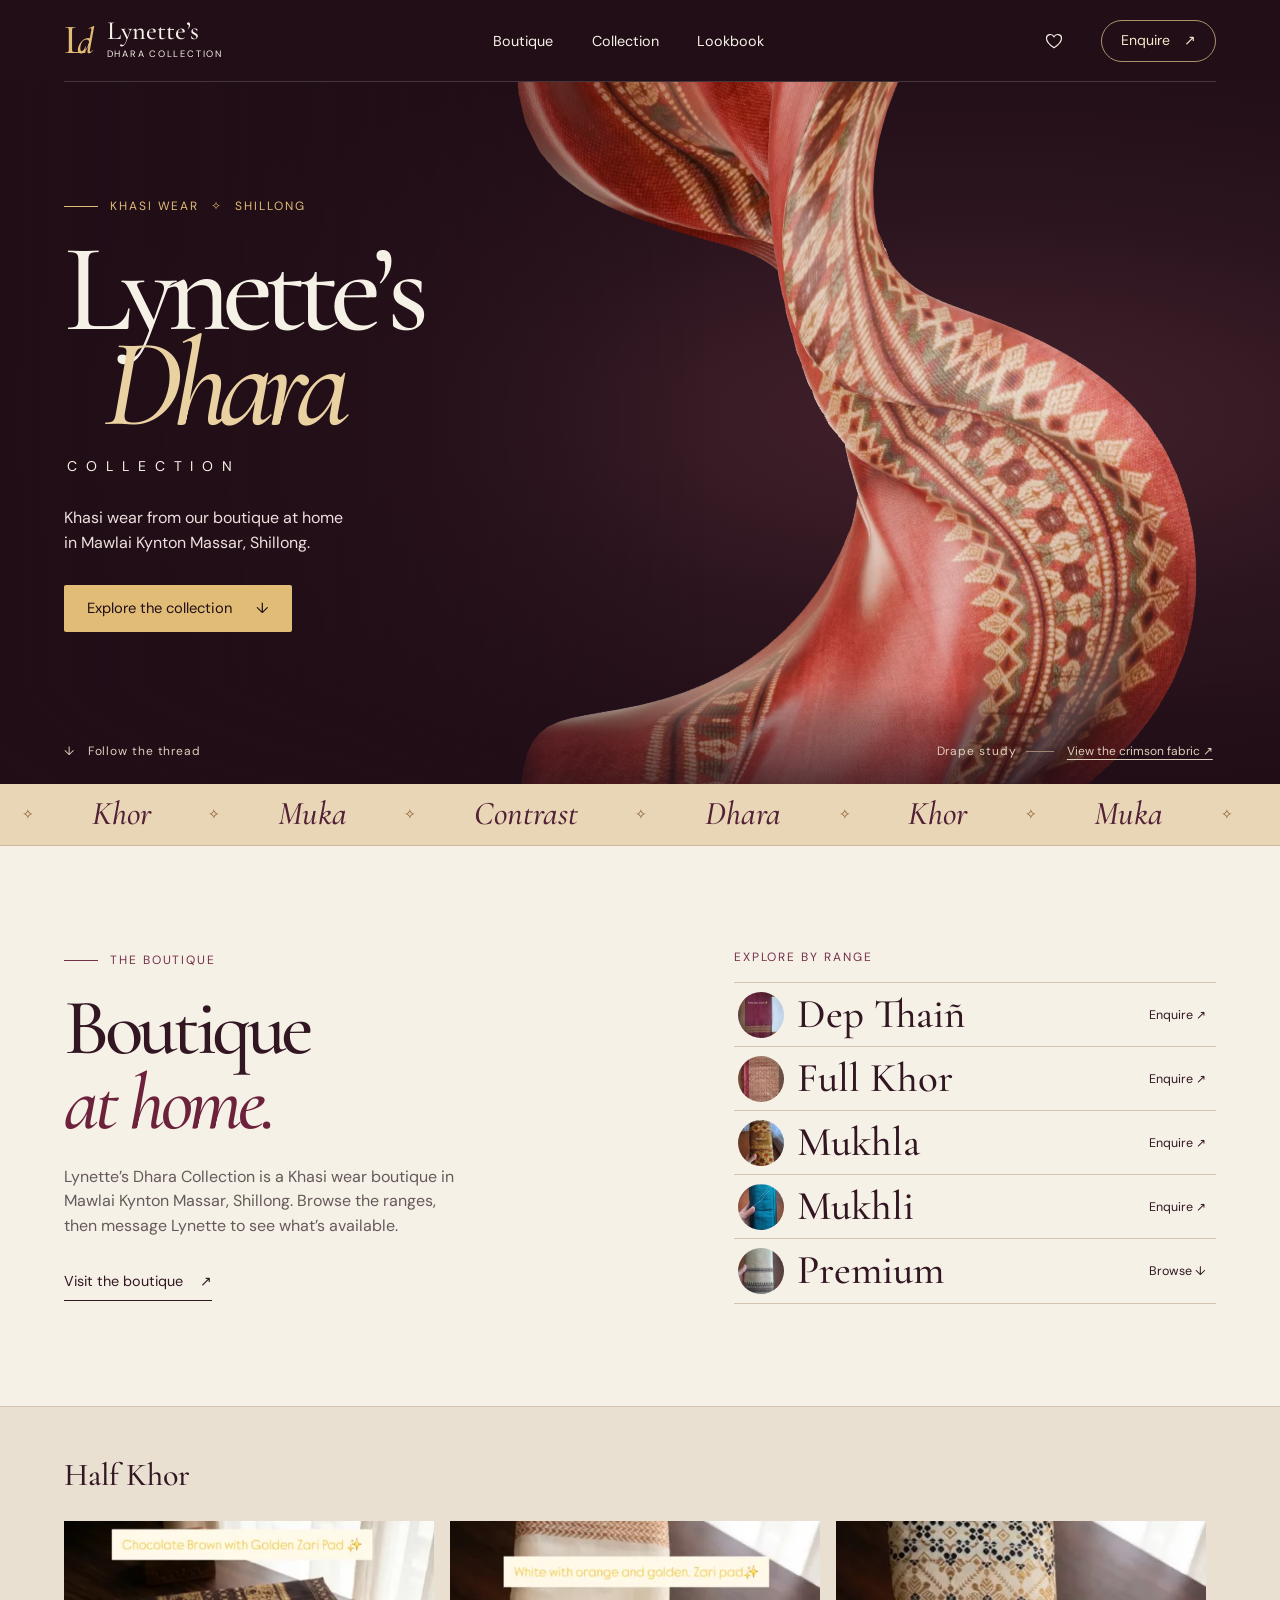
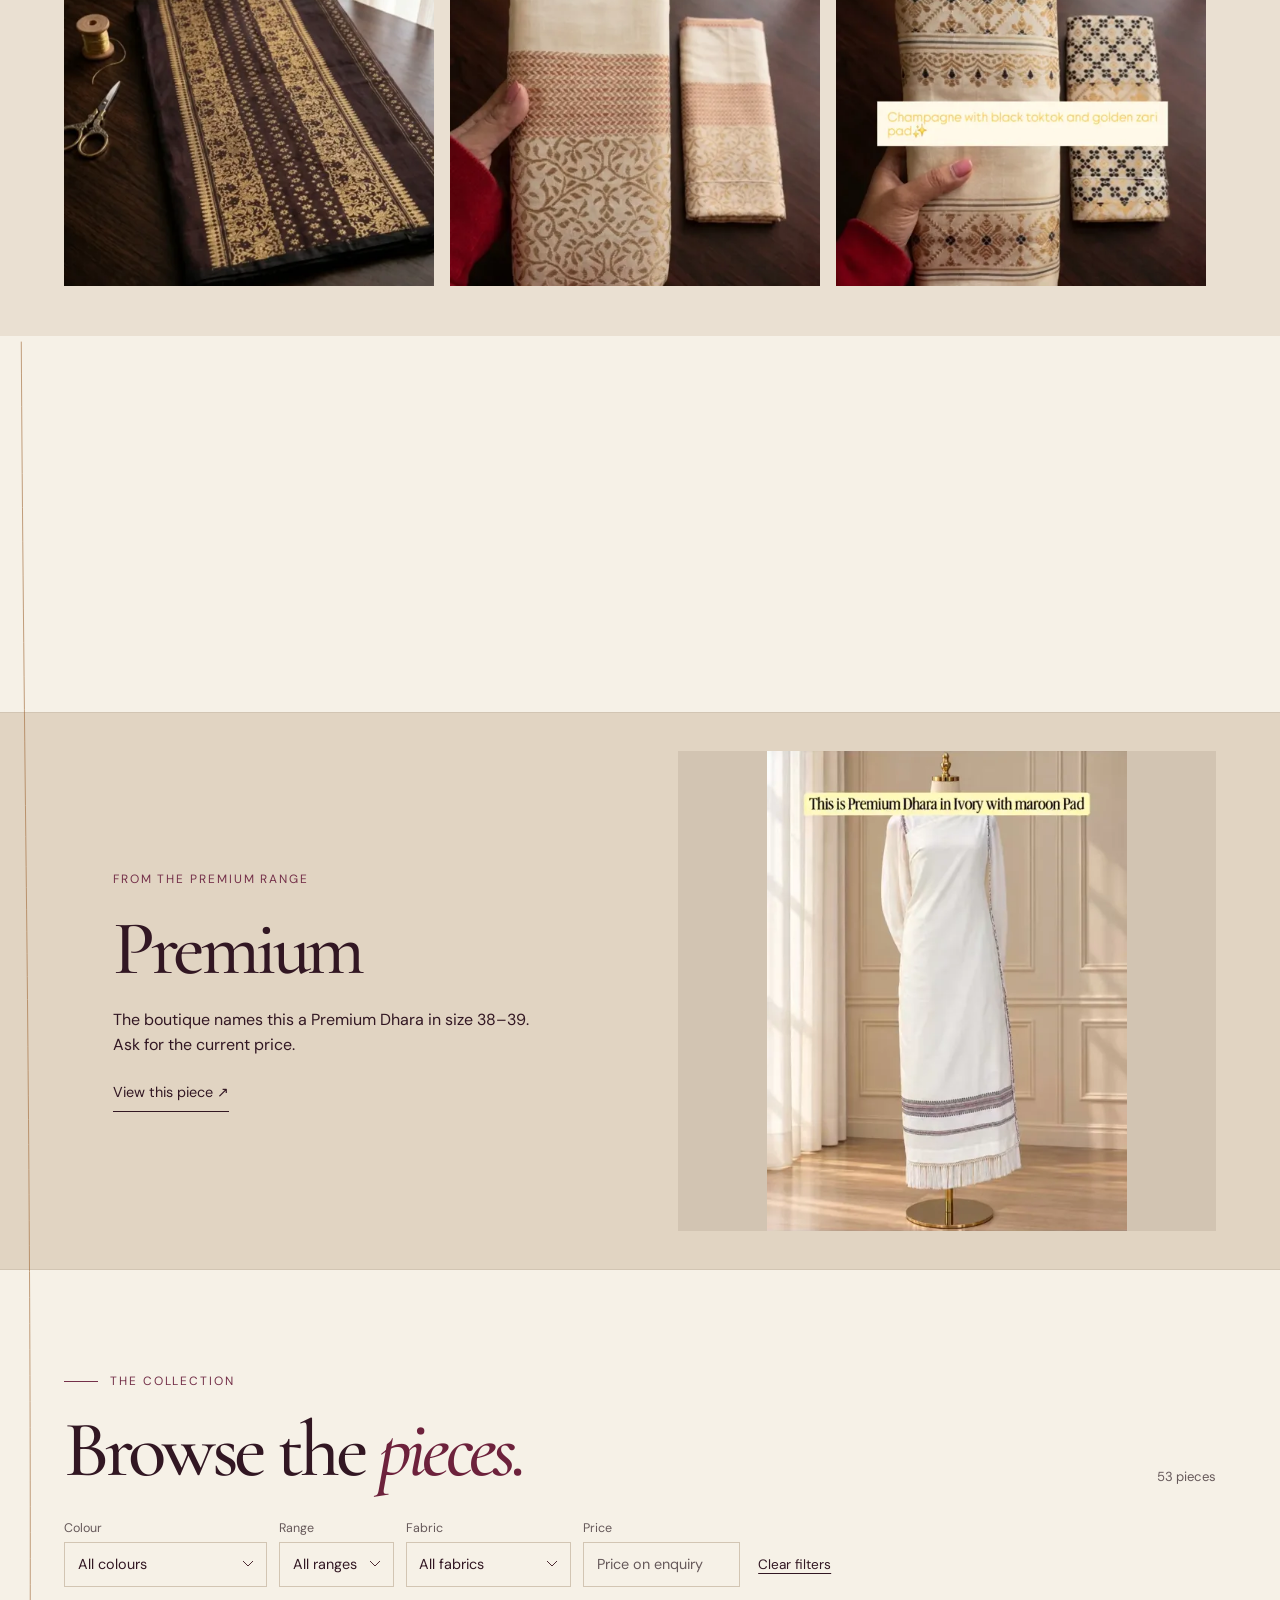
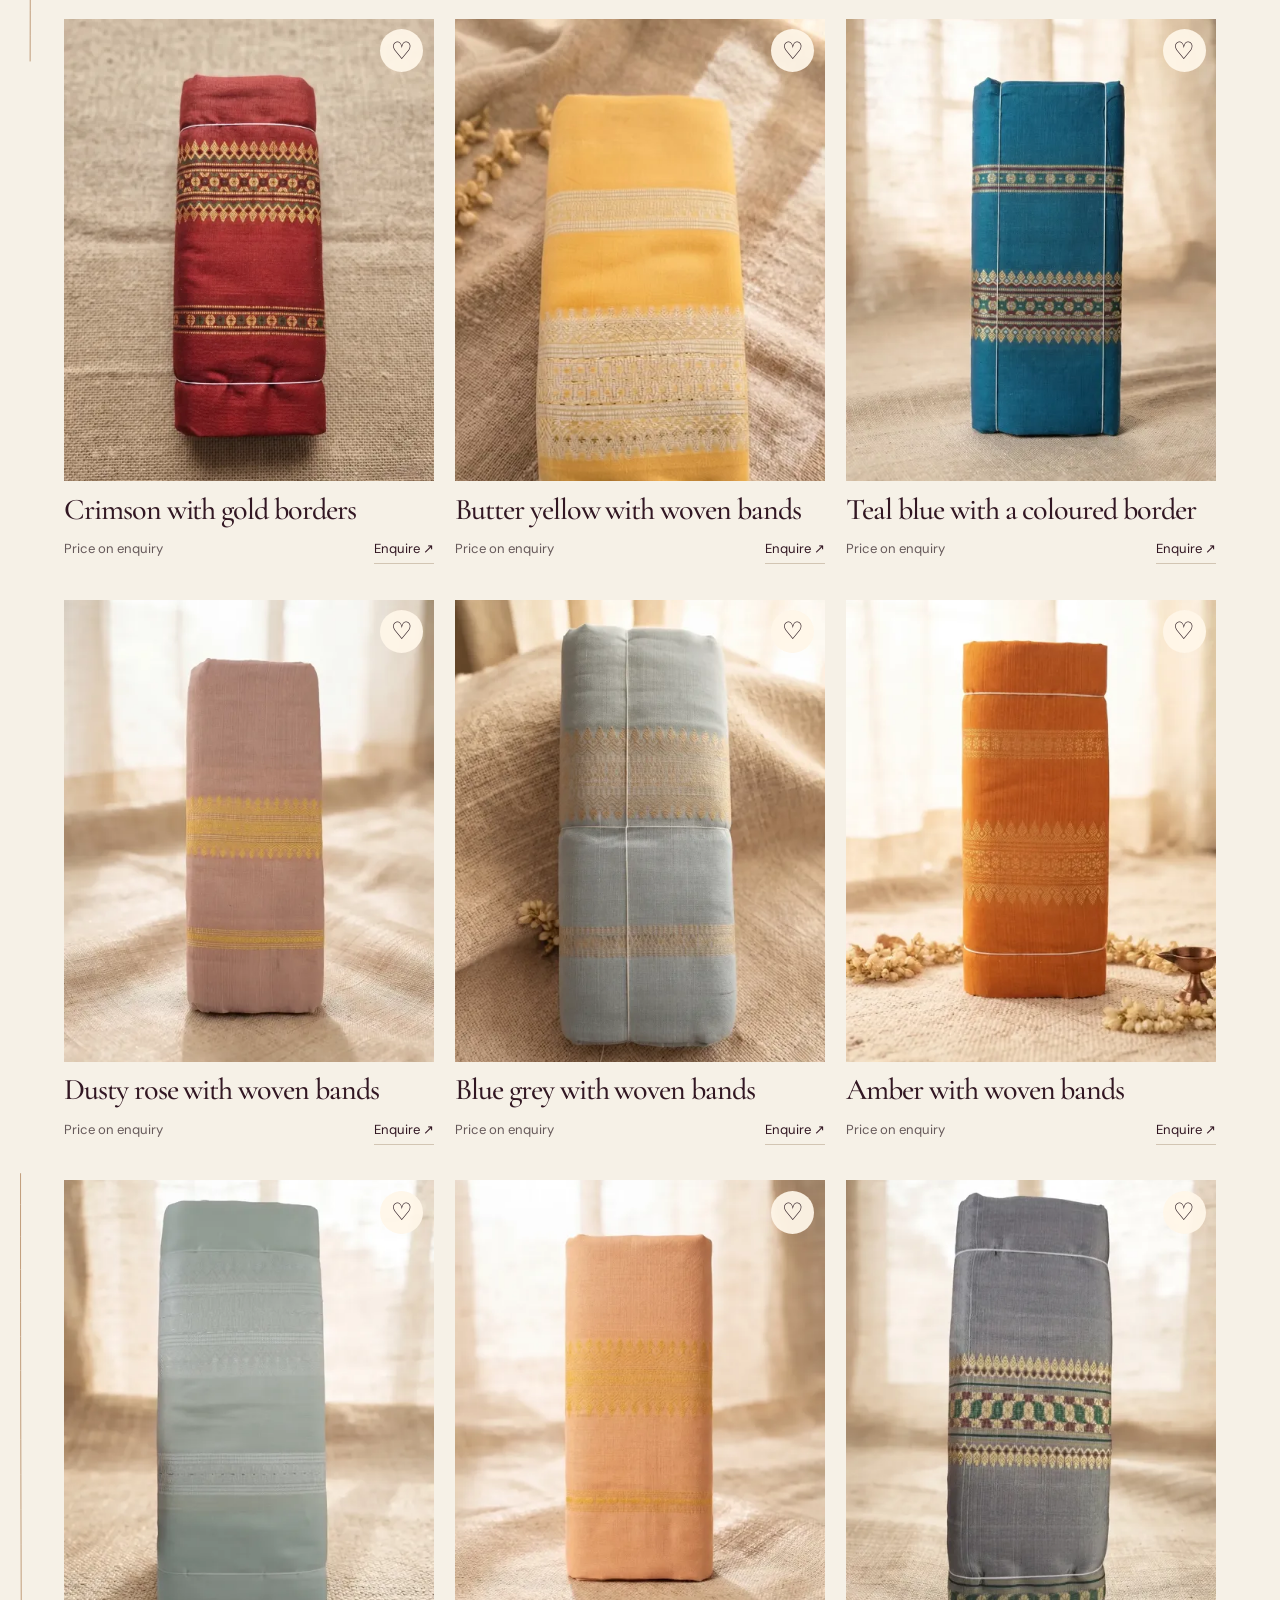
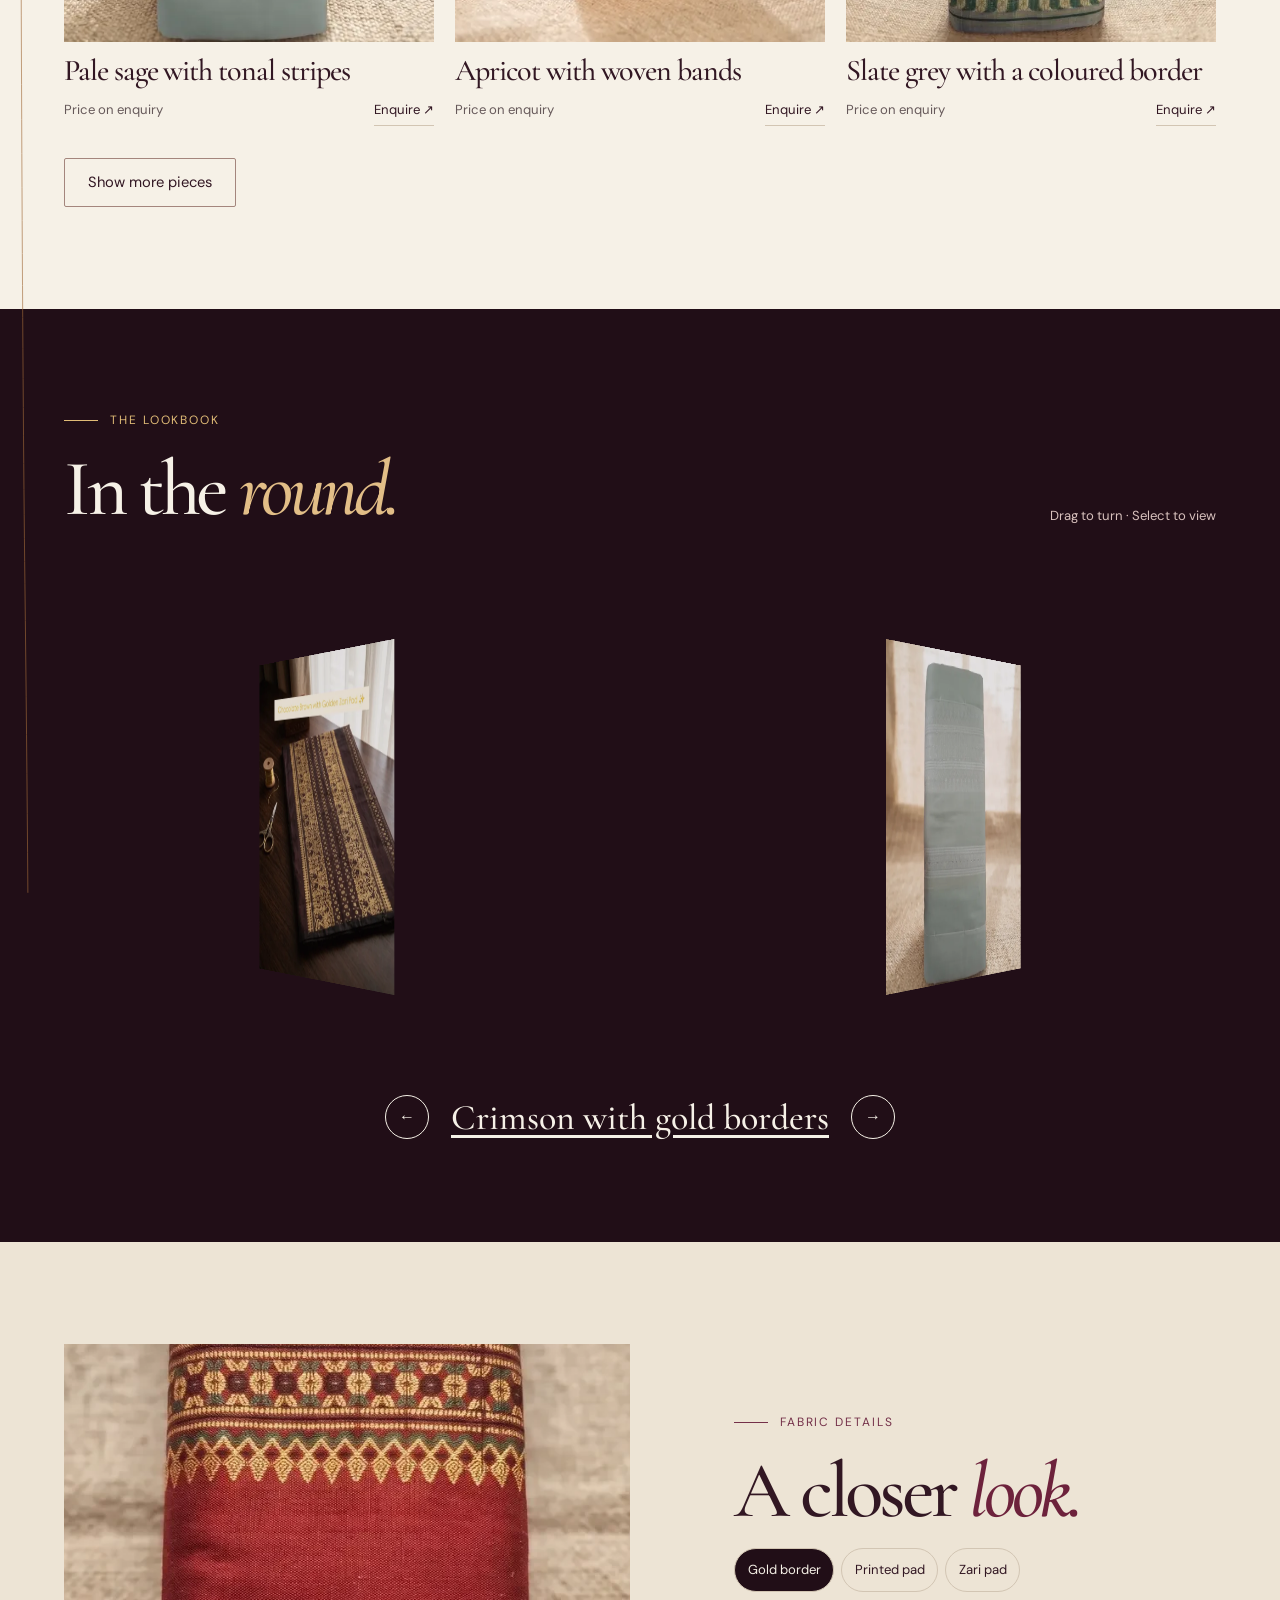
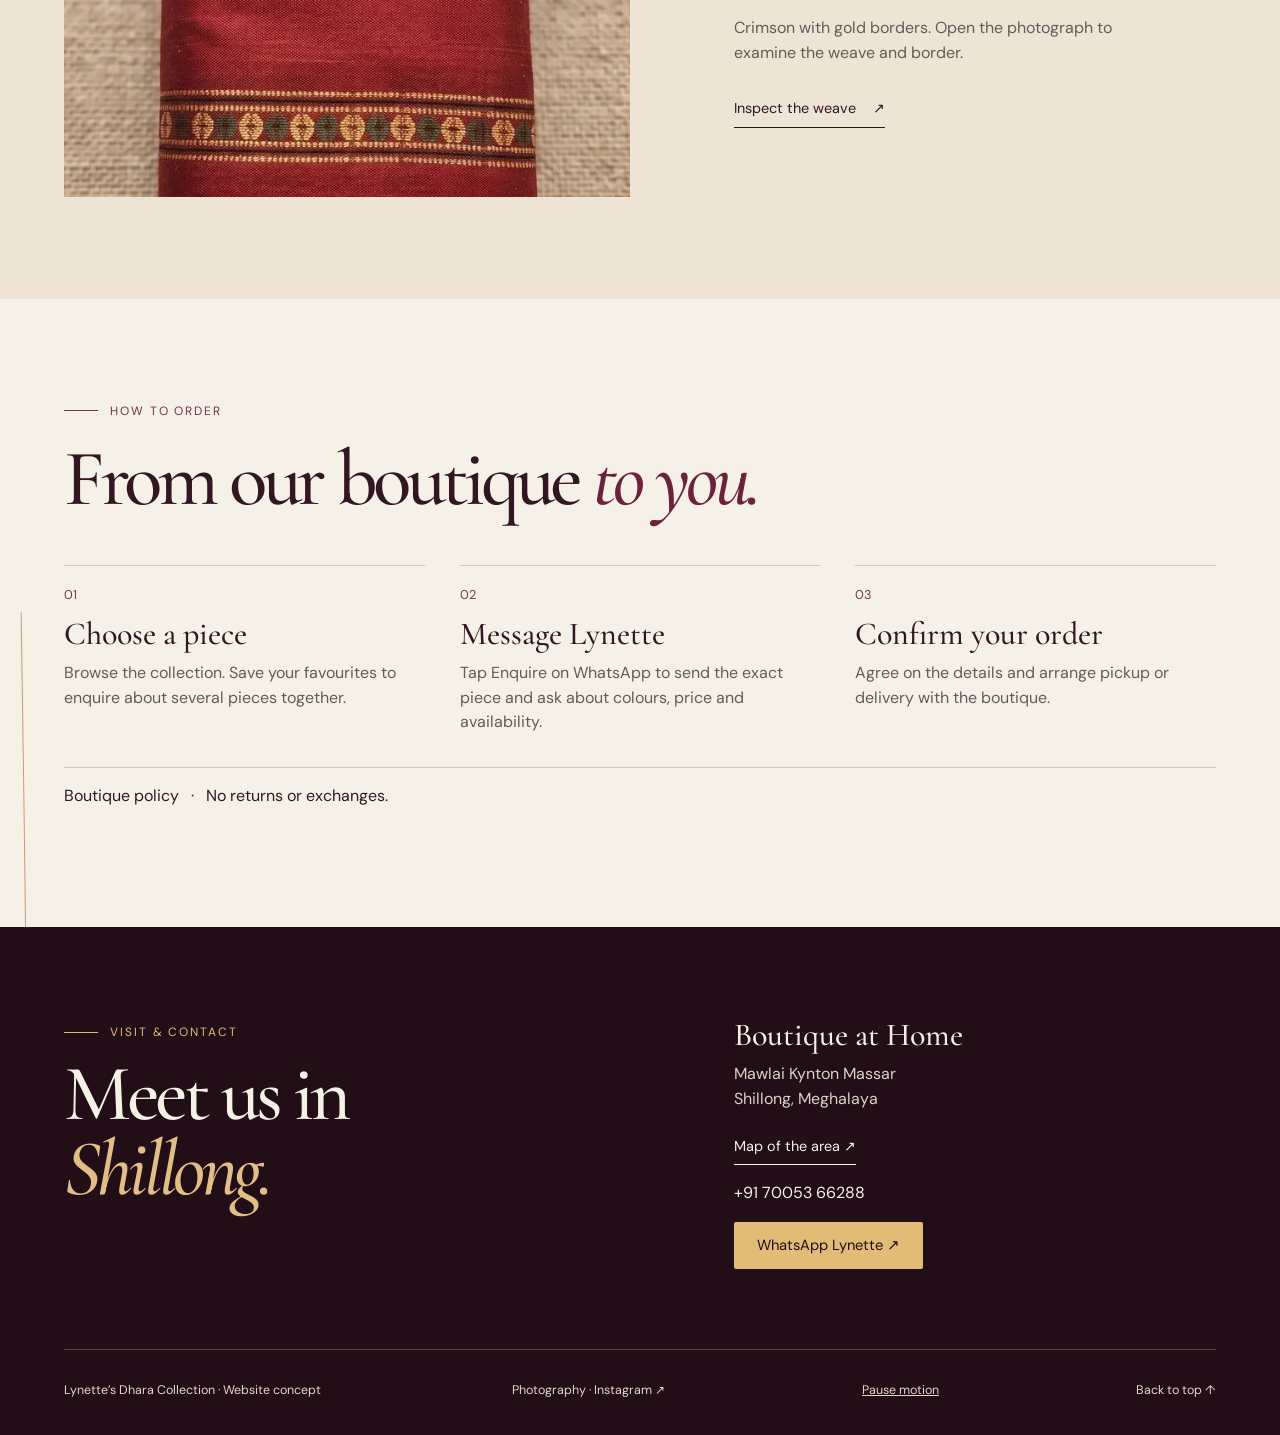
==== index.html @ dd5d3f0a "Build a motion-led Khasi wear showcase from verified boutique photographs" ====
<!doctype html>
<html lang="en"><head>
<meta charset="utf-8"><meta name="viewport" content="width=device-width,initial-scale=1">
<title>Lynette’s Dhara Collection · Khasi wear in Shillong</title>
<meta name="description" content="Explore Khasi wear from Lynette’s Dhara Collection, a boutique at home in Mawlai Kynton Massar, Shillong. Enquire about your favourite pieces on WhatsApp.">
<meta name="theme-color" content="#210e17"><link rel="icon" href="assets/mark.svg" type="image/svg+xml">
<link rel="preload" href="assets/vendor/serif.woff2" as="font" type="font/woff2" crossorigin>
<link rel="stylesheet" href="style.css">
</head><body>
<a class="skip" href="#collection">Skip to the collection</a>
<header id="top">
<nav class="mast wrap" aria-label="Main navigation">
<a href="#top" class="brand" aria-label="Lynette’s Dhara Collection, home"><span class="monogram" aria-hidden="true">L<i>d</i></span><span>Lynette’s<small>DHARA COLLECTION</small></span></a>
<div class="navlinks"><a href="#boutique">Boutique</a><a href="#collection">Collection</a><a href="#lookbook" data-look-link>Lookbook</a></div>
<div class="navend"><button type="button" id="saved" aria-label="Open wishlist" class="iconbtn"><svg aria-hidden="true" viewBox="0 0 24 24"><path d="M12 20S3 14.4 3 8.7C3 3.7 9.7 2.6 12 7c2.3-4.4 9-3.3 9 1.7C21 14.4 12 20 12 20Z"/></svg><span id="saved-count"></span></button><a class="navcta" href="https://wa.me/917005366288?text=Hello%20Lynette%2C%20I%E2%80%99d%20like%20to%20enquire%20about%20your%20Khasi%20wear.">Enquire <span aria-hidden="true">↗</span></a></div>
<button type="button" class="menu-btn" id="menu-toggle" aria-expanded="false" aria-controls="mobile-menu">Menu</button>
</nav><div id="mobile-menu" class="mobile-menu" hidden><a href="#boutique">Boutique</a><a href="#collection">Collection</a><a href="#lookbook">Lookbook</a><a href="#visit">Visit &amp; contact</a></div></header>
<main>
<section class="hero" aria-labelledby="title">
<div id="hero-art" aria-hidden="true"><img id="cloth-poster" src="assets/art/thread.webp" srcset="assets/art/thread-small.webp 720w, assets/art/thread.webp 1200w" sizes="(max-width:760px) 95vw, 70vw" alt="" fetchpriority="high"><canvas id="cloth"></canvas></div>
<div class="hero-inner wrap"><div class="hero-copy"><p class="eyebrow light"><span class="stitch"></span> Khasi wear <b>✧</b> Shillong</p>
<h1 id="title" aria-label="Lynette’s Dhara Collection"><span>Lynette’s</span><em>Dhara</em><small>Collection</small></h1>
<p class="promise">Khasi wear from our boutique at home<br>in Mawlai Kynton Massar, Shillong.</p>
<a href="#collection" class="button gold">Explore the collection <span aria-hidden="true">↓</span></a>
</div></div>
<div class="hero-foot wrap"><a href="#boutique"><span aria-hidden="true">↓</span> Follow the thread</a><span class="art-credit">Drape study <i></i> Shillong, Meghalaya</span></div>
</section>
<div class="ticker" aria-hidden="true"><div><span>Dhara</span><b>✧</b><span>Khor</span><b>✧</b><span>Muka</span><b>✧</b><span>Contrast</span><b>✧</b><span>Dhara</span><b>✧</b><span>Khor</span><b>✧</b><span>Muka</span><b>✧</b><span>Contrast</span><b>✧</b><span>Dhara</span><b>✧</b><span>Khor</span><b>✧</b><span>Muka</span><b>✧</b><span>Contrast</span><b>✧</b><span>Dhara</span><b>✧</b><span>Khor</span><b>✧</b><span>Muka</span><b>✧</b><span>Contrast</span><b>✧</b><span>Dhara</span><b>✧</b><span>Khor</span><b>✧</b><span>Muka</span><b>✧</b><span>Contrast</span><b>✧</b></div></div>
<div class="journey">
<svg id="page-thread" preserveAspectRatio="none" viewBox="0 0 38 1200" aria-hidden="true"><path d="M21 0C21 120 4 125 11 143S35 138 22 130C3 119 13 230 20 300S33 480 15 538S8 602 22 592S25 571 16 581S11 773 18 840S30 990 16 1050S13 1138 19 1200"/></svg>
<section class="boutique wrap section" id="boutique"><div><p class="eyebrow"><span class="stitch"></span> The boutique</p><h2>Boutique<br><em>at home.</em></h2><p class="bodycopy">Lynette’s Dhara Collection is a Khasi wear boutique in Mawlai Kynton Massar, Shillong. Browse the ranges, then message Lynette to see what’s available.</p><a class="textlink" href="#visit">Visit the boutique <span aria-hidden="true">↗</span></a></div>
<div class="range-column"><p class="eyebrow">Explore by range</p><div id="range-list"></div></div></section>
<section id="range-rails" class="range-rails"></section>
<section id="collection" class="collection wrap section"><p class="eyebrow"><span class="stitch"></span> The collection</p>
<div class="sectionhead"><h2>Browse the <em>pieces.</em></h2><span id="total" class="meta" aria-live="polite"></span></div>
<form id="filters" aria-label="Filter collection"><label>Range<select name="range"><option value="">All ranges</option></select></label><label>Fabric<select name="fabric"><option value="">All fabrics</option></select></label><label>Price<select name="price"><option value="">All prices</option><option value="low">Under ₹4,000</option><option value="mid">₹4,000–₹6,999</option><option value="high">₹7,000 and above</option><option value="ask">Price on enquiry</option></select></label><button class="clear" type="reset">Clear filters</button></form>
<div id="grid" class="grid"></div><div id="no-pieces" hidden><p>There are no pieces in this selection.</p><a class="textlink" id="range-enquire" href="https://wa.me/917005366288">Ask Lynette about availability ↗</a></div><button id="more" class="button border" hidden>Show more pieces</button>
<noscript><p>Browse the boutique’s pieces on <a href="https://www.instagram.com/lynette_dhara_collection/">Instagram</a> or <a href="https://wa.me/917005366288">ask Lynette on WhatsApp</a>.</p></noscript></section>
<section id="lookbook" class="lookbook section" hidden><div class="wrap"><p class="eyebrow light"><span class="stitch"></span> The lookbook</p><div class="sectionhead"><h2>In the <em>round.</em></h2><span class="meta">Drag to turn · Select to view</span></div>
<div id="stage"><div id="ring"></div></div><div class="look-controls"><button class="round" id="previous" aria-label="Previous look">←</button><button class="look-name" id="look-open"></button><button class="round" id="next" aria-label="Next look">→</button></div></div></section>
<section id="details" class="details wrap section" hidden><div class="detail-image"><img id="detail-photo" alt="" loading="lazy"></div><div><p class="eyebrow"><span class="stitch"></span> Fabric details</p><h2>A closer <em>look.</em></h2><p id="detail-caption"></p><button class="textlink" id="detail-open">Inspect the weave <span aria-hidden="true">↗</span></button></div></section>
<section id="order" class="order wrap section"><p class="eyebrow"><span class="stitch"></span> How to order</p><h2>From our boutique <em>to you.</em></h2><ol><li><h3>Choose a piece</h3><p>Browse the collection. Save your favourites to enquire about several pieces together.</p></li><li><h3>Message Lynette</h3><p>Tap Enquire on WhatsApp to send the exact piece and ask about colours, price and availability.</p></li><li><h3>Confirm your order</h3><p>Agree on the details and arrange pickup or delivery with the boutique.</p></li></ol><p class="policy">Boutique policy <span>·</span> No returns or exchanges.</p></section>
</div>
</main>
<footer id="visit"><div class="wrap"><div class="footer-layout"><div><p class="eyebrow light"><span class="stitch"></span> Visit &amp; contact</p><h2>Meet us in<br><em>Shillong.</em></h2></div><div><h3>Boutique at Home</h3><address>Mawlai Kynton Massar<br>Shillong, Meghalaya</address><p><a class="textlink" href="https://www.google.com/maps/search/?api=1&amp;query=Mawlai%20Kynton%20Massar%2C%20Shillong%2C%20Meghalaya">Map of the area ↗</a></p><a href="tel:+917005366288">+91 70053 66288</a><p><a href="https://wa.me/917005366288" class="button gold">WhatsApp Lynette ↗</a></p></div></div><div class="colophon"><span>Lynette’s Dhara Collection · Website concept</span><a href="https://www.instagram.com/lynette_dhara_collection/">Photography · Instagram ↗</a><button id="motion-toggle" type="button">Pause motion</button><a href="#top">Back to top ↑</a></div></div></footer>
<dialog id="quick" aria-labelledby="quick-title" data-lenis-prevent><button class="close" data-close aria-label="Close product details">×</button><div class="quick-layout"><div><div id="zoom-window"><img id="quick-img" alt=""><canvas id="ripple" aria-hidden="true"></canvas></div><div class="gallery-bar"><button id="gallery-prev" aria-label="Previous photo">←</button><span id="gallery-count"></span><button id="gallery-next" aria-label="Next photo">→</button><button id="zoom" aria-pressed="false">Zoom in +</button></div></div><div class="quick-info"><p class="eyebrow" id="quick-range"></p><h2 id="quick-title"></h2><p id="quick-price"></p><p id="quick-colors"></p><p id="quick-fabric"></p><div class="quick-actions"><a id="quick-wa" class="button dark">Enquire on WhatsApp ↗</a><button id="quick-save" class="button border"></button></div><a class="textlink" id="quick-source">View original post ↗</a><p class="fine">No returns or exchanges.</p></div></div></dialog>
<dialog id="wishlist" aria-labelledby="wishlist-title" data-lenis-prevent><button class="close" data-close aria-label="Close wishlist">×</button><p class="eyebrow">Your selection</p><h2 id="wishlist-title">The <em>wishlist.</em></h2><div id="wishlist-items"></div><a id="wishlist-wa" class="button dark">Enquire about these pieces ↗</a></dialog>
<script defer src="catalog.js"></script><script defer src="app.js"></script><script defer src="assets/vendor/gsap.min.js"></script><script defer src="assets/vendor/ScrollTrigger.min.js"></script><script defer src="assets/vendor/Flip.min.js"></script><script defer src="assets/vendor/lenis.min.js"></script><script defer src="motion.js"></script>
</body></html>
---- style.css ----
@font-face{font-family:Cormorant;src:url(assets/vendor/serif.woff2) format("woff2");font-weight:500;font-display:swap}@font-face{font-family:Cormorant;src:url(assets/vendor/italic.woff2) format("woff2");font-weight:500;font-style:italic;font-display:swap}@font-face{font-family:DM;src:url(assets/vendor/sans.woff2) format("woff2");font-display:swap}
:root{--wine:#210e17;--rouge:#6d223c;--paper:#f6f1e7;--ink:#321723;--muted:#66595a;--gold:#e1bc77;--rule:#d2c5b3;--serif:Cormorant,Georgia,serif;--sans:DM,Arial,sans-serif;--edge:clamp(1.25rem,5vw,6rem);color:var(--ink);background:var(--paper);font:100%/1.55 var(--sans);font-synthesis:none}*{box-sizing:border-box}body{margin:0}button,select,a{touch-action:manipulation}button,select{font:inherit;color:inherit}button,a{color:inherit}button{cursor:pointer}button{border:0;background:none}a{text-decoration:none}button:focus-visible,a:focus-visible,select:focus-visible{outline:3px solid #b46920;outline-offset:4px}img{display:block;max-width:100%}[hidden]{display:none!important}h1,h2,h3,p{margin:0}h1,h2,h3,.brand,.look-name{font-family:var(--serif);font-weight:500}h2{font-size:clamp(3.5rem,6.2vw,6.8rem);line-height:.94;letter-spacing:-.055em}h2 em{color:var(--rouge)}.wrap{width:min(100%,1660px);margin-inline:auto;padding-inline:var(--edge)}.section{padding-block:clamp(4.5rem,8vw,8rem);scroll-margin-top:1rem}.eyebrow,.meta,.fine,.hero-foot,.colophon{font-family:var(--sans)}.eyebrow{display:flex;align-items:center;gap:12px;margin-bottom:1.4rem;font-size:.75rem;line-height:1.5;text-transform:uppercase;letter-spacing:.16em;font-weight:600;color:#743049}.eyebrow.light{color:var(--gold)}.eyebrow b{font-weight:400}.stitch{display:inline-block;width:34px;height:1px;background:currentColor}.skip{position:fixed;left:12px;top:-100px;background:white;padding:10px;z-index:99}.skip:focus{top:8px}
header,.hero,footer,.lookbook{background:var(--wine);color:var(--paper)}header{position:relative;z-index:5}.mast,.navlinks,.navend,.brand,.hero-foot,.sectionhead,.gallery-bar,.colophon,.look-controls{display:flex;align-items:center}.mast{height:82px;justify-content:space-between;position:relative}.mast:after{content:"";position:absolute;bottom:0;left:var(--edge);right:var(--edge);height:1px;background:#ffffff29}.brand{gap:.85rem;font-size:1.65rem;line-height:.93}.brand small{font:500 .58rem/1.7 var(--sans);letter-spacing:.19em;display:block;margin-top:.2rem}.monogram{font-size:2.6rem;line-height:.9;letter-spacing:-.22em;color:var(--gold);padding-right:.2em}.monogram i{font-size:.9em}.navlinks{gap:2.4rem;font-size:.9rem}.navlinks a:hover,.hero-foot a:hover,.colophon a:hover{text-decoration:underline;text-underline-offset:5px}.navend{gap:1.4rem}.navcta{border:1px solid #ad916b;border-radius:30px;padding:9px 19px;color:#f8e8ca;font-size:.88rem}.navcta span{margin-left:10px}.iconbtn{min-width:44px;height:44px;color:var(--paper);display:flex;align-items:center;justify-content:center;gap:5px}.iconbtn svg{width:20px;fill:none;stroke:currentColor;stroke-width:1.4}.hero{isolation:isolate;overflow:hidden;position:relative;min-height:clamp(580px,78svh,840px);display:flex;flex-direction:column;justify-content:center}#hero-art,#cloth,#cloth-poster{position:absolute;width:100%;height:100%;inset:0}#hero-art{z-index:-2;pointer-events:none}#cloth-poster{object-fit:cover}#cloth{display:block}.hero:after{content:"";position:absolute;inset:0;z-index:-1;pointer-events:none;background:linear-gradient(90deg,#210e17f2 0%,#210e17ac 27%,transparent 55%),linear-gradient(0deg,#210e17ad,transparent 14%)}.hero-inner{padding-top:2.3rem;padding-bottom:4.6rem}.hero-copy{width:fit-content}.hero .eyebrow{margin-bottom:1.65rem}.hero h1{font-size:clamp(5.9rem,9.8vw,10.6rem);line-height:.76;letter-spacing:-.075em}.hero h1>span,.hero h1>em,.hero h1>small{display:block}.hero h1>em{font-weight:500;color:#ead1a2;margin-left:.32em}.hero h1 small{margin:1.5rem 0 0 .24em;font:400 clamp(.75rem,1.1vw,1.1rem)/1.5 var(--sans);text-transform:uppercase;letter-spacing:.63em}.promise{margin:1.8rem 0 1.8rem;line-height:1.55;color:#ede0df}.button{display:inline-flex;align-items:center;justify-content:center;gap:1.5rem;min-height:46px;padding:.76rem 1.45rem;border-radius:2px;font-size:.92rem;font-weight:600;transition:background .22s,box-shadow .22s}.gold{background:var(--gold);color:var(--wine)}.gold:hover{background:#edd1a2}.dark{background:var(--wine);color:white}.border{border:1px solid #a4867d}.button.border:hover{background:#e8dece}.hero-foot{position:absolute;bottom:0;left:0;right:0;justify-content:space-between;padding-bottom:1.25rem;color:#dfcebd;font-size:.75rem;letter-spacing:.075em}.hero-foot a span{margin-right:.55rem}.art-credit{display:flex;align-items:center;gap:.8em}.art-credit i{width:28px;height:1px;background:#a18471}.ticker{background:#e8d6b7;color:#532136;overflow:hidden;border-bottom:1px solid #ccb79b}.ticker>div{width:max-content;display:flex;align-items:center;gap:clamp(1.5rem,4.5vw,5rem);padding:.6rem 0 .7rem;font:italic 500 clamp(1.4rem,2.6vw,2.8rem)/1.2 var(--serif)}.ticker b{font:400 .9rem var(--sans);color:#88582b}
.journey{position:relative}#page-thread{position:absolute;left:1.1%;top:0;height:100%;width:1.8%;stroke:#a16a39;stroke-width:1;fill:none;opacity:.62;pointer-events:none;z-index:1}#page-thread path{vector-effect:non-scaling-stroke}.boutique,.details,.footer-layout{display:grid;grid-template-columns:1.08fr .92fr;align-items:center;gap:9%}.bodycopy,.details p:not(.eyebrow){max-width:36ch;color:var(--muted);margin:1.5rem 0}.textlink{display:inline-block;border:0;border-bottom:1px solid currentColor;padding:.45rem 0;font-size:.9rem}.textlink span{margin-left:.8rem}.range-column .eyebrow{margin-bottom:1rem}.range-row{display:flex;align-items:center;justify-content:space-between;width:100%;border-top:1px solid var(--rule);padding:.5rem .25rem;font:500 clamp(1.7rem,3.2vw,3rem)/1.15 var(--serif);text-align:left}.range-row:last-child{border-bottom:1px solid var(--rule)}.range-row:hover{color:var(--rouge);background:#efe5d4}.range-row span:last-child{font:400 1.2rem var(--sans);margin-right:.4rem}.sectionhead{justify-content:space-between;align-items:end;gap:1rem}.meta,.fine{font-size:.82rem;color:var(--muted)}.collection{border-top:1px solid var(--rule)}#filters{display:flex;flex-wrap:wrap;align-items:end;gap:12px;margin:2rem 0}#filters label{display:grid;gap:3px;color:var(--muted);font-size:.78rem}select{appearance:none;border:1px solid var(--rule);background:transparent url("data:image/svg+xml,%3Csvg xmlns='http://www.w3.org/2000/svg' width='12' height='8' viewBox='0 0 12 8'%3E%3Cpath d='m1 1 5 5 5-5' fill='none' stroke='%234d2b32'/%3E%3C/svg%3E") no-repeat right 12px center;padding:.65rem 2.25rem .65rem .8rem;border-radius:0;font-size:.9rem;min-height:44px;color:var(--ink)}.clear{font-size:.85rem;text-decoration:underline;text-underline-offset:4px;min-height:44px}.grid{display:grid;grid-template-columns:repeat(3,minmax(0,1fr));gap:2.2rem 1.35rem}.piece{min-width:0;position:relative}.picture,.card-open,.photo{display:block;width:100%}.picture{padding:0;position:relative;overflow:hidden;aspect-ratio:4/5;background:#e5dbcf}.photo{height:100%;object-fit:cover;transition:transform .65s}.picture:hover .photo{transform:scale(1.04)}.picture:after{content:"";position:absolute;inset:0;background:linear-gradient(115deg,transparent 33%,#ffe6b029 48%,transparent 62%);transform:translateX(-110%);transition:transform .8s;pointer-events:none}.picture:hover:after{transform:translateX(110%)}.save-piece{position:absolute;right:.65rem;top:.65rem;border-radius:50%;width:43px;height:43px;background:#fff7e9ee;color:var(--wine);display:grid;place-items:center;font-size:1.5rem;line-height:1}.save-piece[aria-pressed=true]{color:#882147}.card-info{padding-top:.8rem}.card-open{padding:0;text-align:left;font:500 clamp(1.7rem,2.35vw,2.65rem)/1.08 var(--serif);letter-spacing:-.035em}.card-bottom{display:flex;justify-content:space-between;align-items:baseline;gap:8px;margin-top:.55rem;font-size:.82rem;color:var(--muted)}.card-bottom a{color:var(--ink);border-bottom:1px solid var(--rule);padding:4px 0}.range-rails:empty{display:none}.rail{overflow:hidden;padding:2rem var(--edge);border-top:1px solid var(--rule)}.rail h3{font-size:2rem}.rail-track{display:flex;gap:1rem;overflow:auto;scroll-snap-type:x proximity}.rail-track button{flex:0 0 min(260px,70vw);padding:0;text-align:left;scroll-snap-align:start}.rail-track img{width:100%;aspect-ratio:5/4;object-fit:cover}.rail-track span{display:block;padding:.5rem 0}.lookbook .meta{color:#d8c1bd}.lookbook h2 em,footer h2 em{color:#e2be87}#stage{height:clamp(300px,41vw,525px);perspective:1150px;overflow:hidden;position:relative;touch-action:pan-y;cursor:grab;margin-top:1.75rem}#stage:active{cursor:grabbing}#ring{position:absolute;inset:0;transform-style:preserve-3d}.look-tile{position:absolute;top:50%;left:50%;width:clamp(145px,22vw,290px);aspect-ratio:4/5;padding:0;overflow:hidden;backface-visibility:hidden;transform-origin:center}.look-tile img{width:100%;height:100%;object-fit:cover}.look-controls{justify-content:center;gap:1rem;margin-top:1rem}.round,.gallery-bar button{min-width:44px;height:44px;border:1px solid currentColor;border-radius:50%}.look-name{font-size:clamp(1.35rem,2.8vw,2.25rem);line-height:1.1;text-decoration:underline;text-underline-offset:6px}.details{background:#ede4d5}.detail-image{aspect-ratio:5/4;overflow:hidden}.detail-image img{width:100%;height:100%;object-fit:cover;transform:scale(1.7)}.order ol{list-style:none;counter-reset:steps;display:grid;grid-template-columns:repeat(3,1fr);padding:0;margin:3rem 0 1rem;gap:2.2rem}.order li{counter-increment:steps;border-top:1px solid var(--rule);padding:1rem 0}.order li:before{content:"0" counter(steps);color:#733d47;font-size:.8rem}.order h3,footer h3{font-size:2rem;line-height:1.1;margin:.6rem 0}.order li p{color:var(--muted);max-width:32ch}.policy{padding:1rem 0;border-top:1px solid var(--rule)}.policy span{padding:0 8px}footer{padding-block:5rem 1.5rem}.footer-layout{align-items:start}.footer-layout p{margin:1rem 0}.footer-layout address{font-style:normal;color:#dfd0c8}.colophon{flex-wrap:wrap;justify-content:space-between;gap:1rem;margin-top:4rem;border-top:1px solid #60434d;padding-top:1.3rem;font-size:.78rem;color:#e5d5ca}.colophon button{text-decoration:underline;min-height:40px}
dialog{background:var(--paper);color:var(--ink);padding:clamp(1rem,2.5vw,3rem);border:0;width:min(920px,94vw);max-height:90svh;overscroll-behavior:contain}dialog::backdrop{background:#180912cf}body:has(dialog[open]){overflow:hidden}.close{display:grid;place-items:center;position:sticky;top:0;margin:0 0 .5rem auto;background:var(--paper);width:44px;height:44px;border-radius:50%;border:1px solid var(--rule);font-size:1.7rem;line-height:1;z-index:3}.quick-layout{display:grid;grid-template-columns:1fr .88fr;gap:6%;align-items:center}.quick-info h2,#wishlist h2{font-size:clamp(2.5rem,4vw,4.6rem)}.quick-info>p:not(.eyebrow){margin:1rem 0}.quick-actions{display:grid;gap:.65rem;margin:1.4rem 0}.swatch{display:inline-block;width:14px;height:14px;border-radius:50%;border:1px solid #74666c;vertical-align:middle;margin:0 .3rem}.gallery-bar{gap:.5rem;justify-content:space-between;margin-top:.6rem}.gallery-bar button:disabled{opacity:.35;cursor:default}.gallery-bar #zoom{width:auto;border-radius:2px;padding:0 .7rem}.gallery-bar span{font-size:.8rem}#zoom-window{position:relative;overflow:hidden;aspect-ratio:4/5;background:#e7dece}#quick-img,#ripple{width:100%;height:100%;object-fit:contain;display:block}#ripple{position:absolute;inset:0;pointer-events:none;opacity:0}#zoom-window.zoomed{touch-action:none;cursor:move}.zoomed img{transform:scale(2.2)}#wishlist{max-width:600px}.wish-row{display:flex;align-items:center;gap:1rem;border-bottom:1px solid var(--rule);padding:.8rem 0}.wish-row img{width:58px;height:68px;object-fit:cover}.wish-row span{flex:1}.wish-row button{min-height:44px;text-decoration:underline}#wishlist-items{margin:1.5rem 0}.lenis.lenis-smooth{scroll-behavior:auto!important}.lenis.lenis-smooth [data-lenis-prevent]{overscroll-behavior:contain}.lenis.lenis-stopped{overflow:hidden}.intro-thread{position:absolute;pointer-events:none;left:var(--edge);bottom:1px;background:var(--gold);width:calc(100% - 2 * var(--edge));height:1px;transform-origin:left}.intro-skip{position:absolute;right:var(--edge);top:90px;z-index:4;color:var(--paper);background:var(--wine);padding:.4rem .75rem;font-size:.8rem}.reduced *{animation-duration:.01ms!important;transition-duration:.01ms!important}
@media(min-width:761px){.picture:hover{cursor:url("data:image/svg+xml,%3Csvg xmlns='http://www.w3.org/2000/svg' width='28' height='30'%3E%3Cpath d='M2 27 19 5q4-5 5-2t-3 4Z' fill='%23f3d69b' stroke='%23321924'/%3E%3Cpath d='M22 4q8 0 4 10' fill='none' stroke='%23fff'/%3E%3C/svg%3E") 2 27,pointer}}
@media(max-width:760px){.mast{height:67px}.navlinks{display:none}.navend{gap:.35rem}.navcta{padding:7px 12px}.brand{font-size:1.35rem}.brand small{font-size:.53rem}.monogram{font-size:2.15rem}.hero{min-height:clamp(550px,76svh,740px)}.hero-inner{padding-top:3rem;padding-bottom:4rem}.hero h1{font-size:clamp(5.2rem,17vw,8rem)}.hero-copy{position:relative;z-index:1}.hero-copy .promise{font-size:.94rem}.hero:after{background:linear-gradient(90deg,#210e17bf,transparent 80%),linear-gradient(0deg,#210e17de,transparent 47%)}.hero-foot{font-size:.7rem}.art-credit i,.art-credit{gap:4px}.art-credit i{width:12px}.boutique,.details,.footer-layout{grid-template-columns:1fr;gap:2rem}.boutique{gap:3rem}.sectionhead{align-items:start;flex-direction:column}#page-thread{width:8px;left:4px}.range-row{padding:.7rem 0}.grid{grid-template-columns:repeat(2,minmax(0,1fr));gap:1.5rem .8rem}.card-open{font-size:1.55rem}.card-bottom{align-items:start;flex-direction:column;gap:0}.save-piece{width:38px;height:38px;right:.35rem;top:.35rem}#filters{display:grid;grid-template-columns:1fr 1fr;gap:.6rem}#filters select{min-width:0;width:100%}.clear{justify-self:start}.order ol{display:block;margin-top:2rem}.order li{padding:1rem 0 1.4rem}.order li p{max-width:45ch}.quick-layout{grid-template-columns:1fr;gap:1.2rem}#zoom-window{max-height:52svh}.quick-info .eyebrow{margin-bottom:.7rem}.colophon{align-items:start;display:grid;grid-template-columns:1fr 1fr}.colophon button{text-align:left;padding:0;min-height:24px}.details .detail-image{order:2}.look-controls{gap:.4rem}.look-name{max-width:55%}.section{padding-block:3.7rem}}
@media(max-width:410px){.art-credit{display:none}.hero h1{font-size:5.65rem}.navcta span{margin-left:3px}.eyebrow{letter-spacing:.13em}.navcta{font-size:.82rem}.hero .eyebrow{font-size:.68rem}}
@media(prefers-reduced-motion:reduce){*,*:before,*:after{scroll-behavior:auto!important;animation-duration:.01ms!important;transition-duration:.01ms!important}}

#hero-art{left:auto;right:0;width:73%}.hero{background:radial-gradient(ellipse at 76% 48%,#44222c 0%,#2b141e 40%,#210e17 73%)}.rail h3{margin:.3rem 0 1.3rem}.rail{padding-block:2.4rem;background:#eae0d2}.rail-track{scrollbar-color:#9c7463 #ddcfbc;scrollbar-width:thin;padding-bottom:.7rem}.rail-track button:hover span{text-decoration:underline;text-underline-offset:4px}.rail-track span{font:500 1.4rem/1.2 var(--serif)}#more{margin-top:2rem}.meta{line-height:1.55}
@media(max-width:760px){#hero-art{width:95%;right:-25%;top:-7%;height:100%}.hero:after{background:linear-gradient(90deg,#210e17c9 0%,#210e1770 35%,transparent 74%),linear-gradient(0deg,#210e17f0 1%,transparent 66%)}}
.range-row{gap:.8rem}.range-row img{border-radius:50%;width:46px;height:46px;object-fit:cover}.range-name{flex:1}.range-row span.range-action{font:400 .78rem var(--sans)}.menu-btn,.mobile-quick-wa{display:none}.mobile-menu{position:absolute;left:0;right:0;padding:1rem var(--edge);color:var(--paper);background:var(--wine);border-bottom:1px solid #876c67}.mobile-menu a{display:inline-block;margin-right:1rem;padding:.5rem 0}.art-credit button{text-decoration:underline;text-underline-offset:4px;color:inherit;font:inherit;padding:.2rem}.swatch{background-position:center;background-size:400%}.detail-choices{display:flex;flex-wrap:wrap;gap:.4rem;margin:1.25rem 0}.detail-choices button{border:1px solid var(--rule);border-radius:2rem;padding:.45rem .8rem;min-height:44px;font-size:.82rem}.detail-choices button[aria-pressed=true]{background:var(--wine);color:var(--paper)}select:disabled{opacity:1;color:var(--muted);background-image:none}
@media(max-width:760px){#hero-art{mask-image:linear-gradient(90deg,transparent,#000 22%),linear-gradient(0deg,transparent,#000 14%);mask-composite:intersect}.menu-btn{display:block;order:1;min-height:44px;font-size:.85rem;padding:0 .4rem}.navend{order:2}.mast .brand{margin-right:auto}.mobile-quick-wa{display:inline-flex;position:sticky;top:0;z-index:5;float:left;min-height:44px;font-size:.82rem;padding:.5rem 1rem}.quick-info #quick-wa{display:none}.quick-layout{clear:both}.navend .iconbtn{min-width:38px}.art-credit button{padding:0}.mobile-menu a{min-height:44px}}
.rail:not(.single) .rail-track button{flex-basis:min(370px,72vw)}.rail.single{display:grid;grid-template-columns:1fr 1fr;align-items:center;gap:clamp(1.25rem,6vw,6rem);background:#e1d4c2}.rail-description{max-width:40ch;margin-inline:auto}.rail-description h3{font:500 clamp(3.5rem,6vw,6rem)/1 var(--serif);letter-spacing:-.055em}.rail-description .textlink{margin-top:1rem}.rail.single .rail-track{width:100%;padding:0}.rail.single .rail-track button{flex-basis:100%;position:relative}.rail.single img{aspect-ratio:5/4;object-fit:contain;background:#d2c4b2}.rail.single .rail-track span{padding:.7rem 0}.range-action{white-space:nowrap}
@media(max-width:760px){.rail.single{grid-template-columns:1fr}.rail-description{margin:0}.rail.single img{max-height:330px}.rail:not(.single){padding-right:0}.rail-track{scroll-padding-left:var(--edge)}}
.picture .silk-light{position:absolute;inset:0;width:100%;height:100%;pointer-events:none}.rail{position:relative}.rail.woven-in:after{content:"";pointer-events:none;position:absolute;inset:0;background:repeating-linear-gradient(0deg,transparent 0 5px,#f6f1e760 5px 6px);animation:weave-in .95s ease-out forwards}@keyframes weave-in{from{clip-path:inset(0);opacity:.65}to{clip-path:inset(100% 0 0);opacity:0}}.reduced .rail:after{display:none}
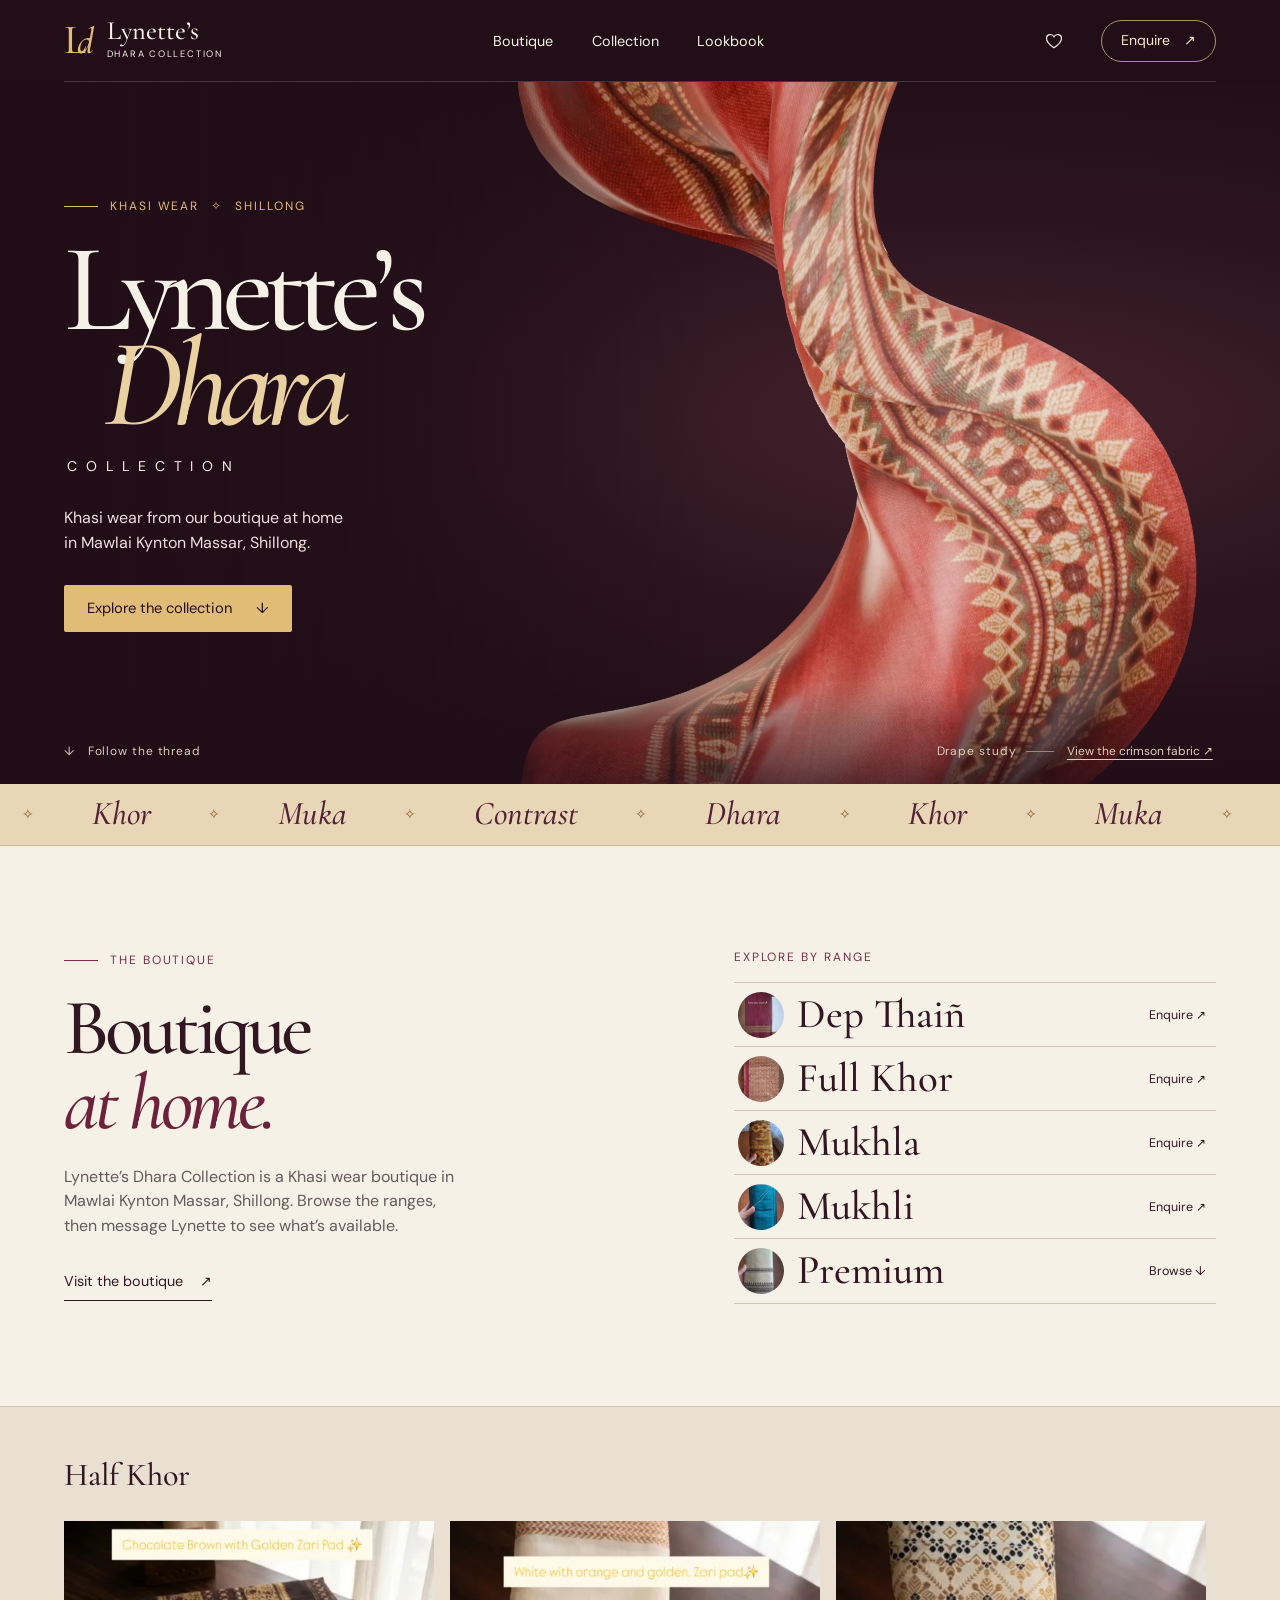
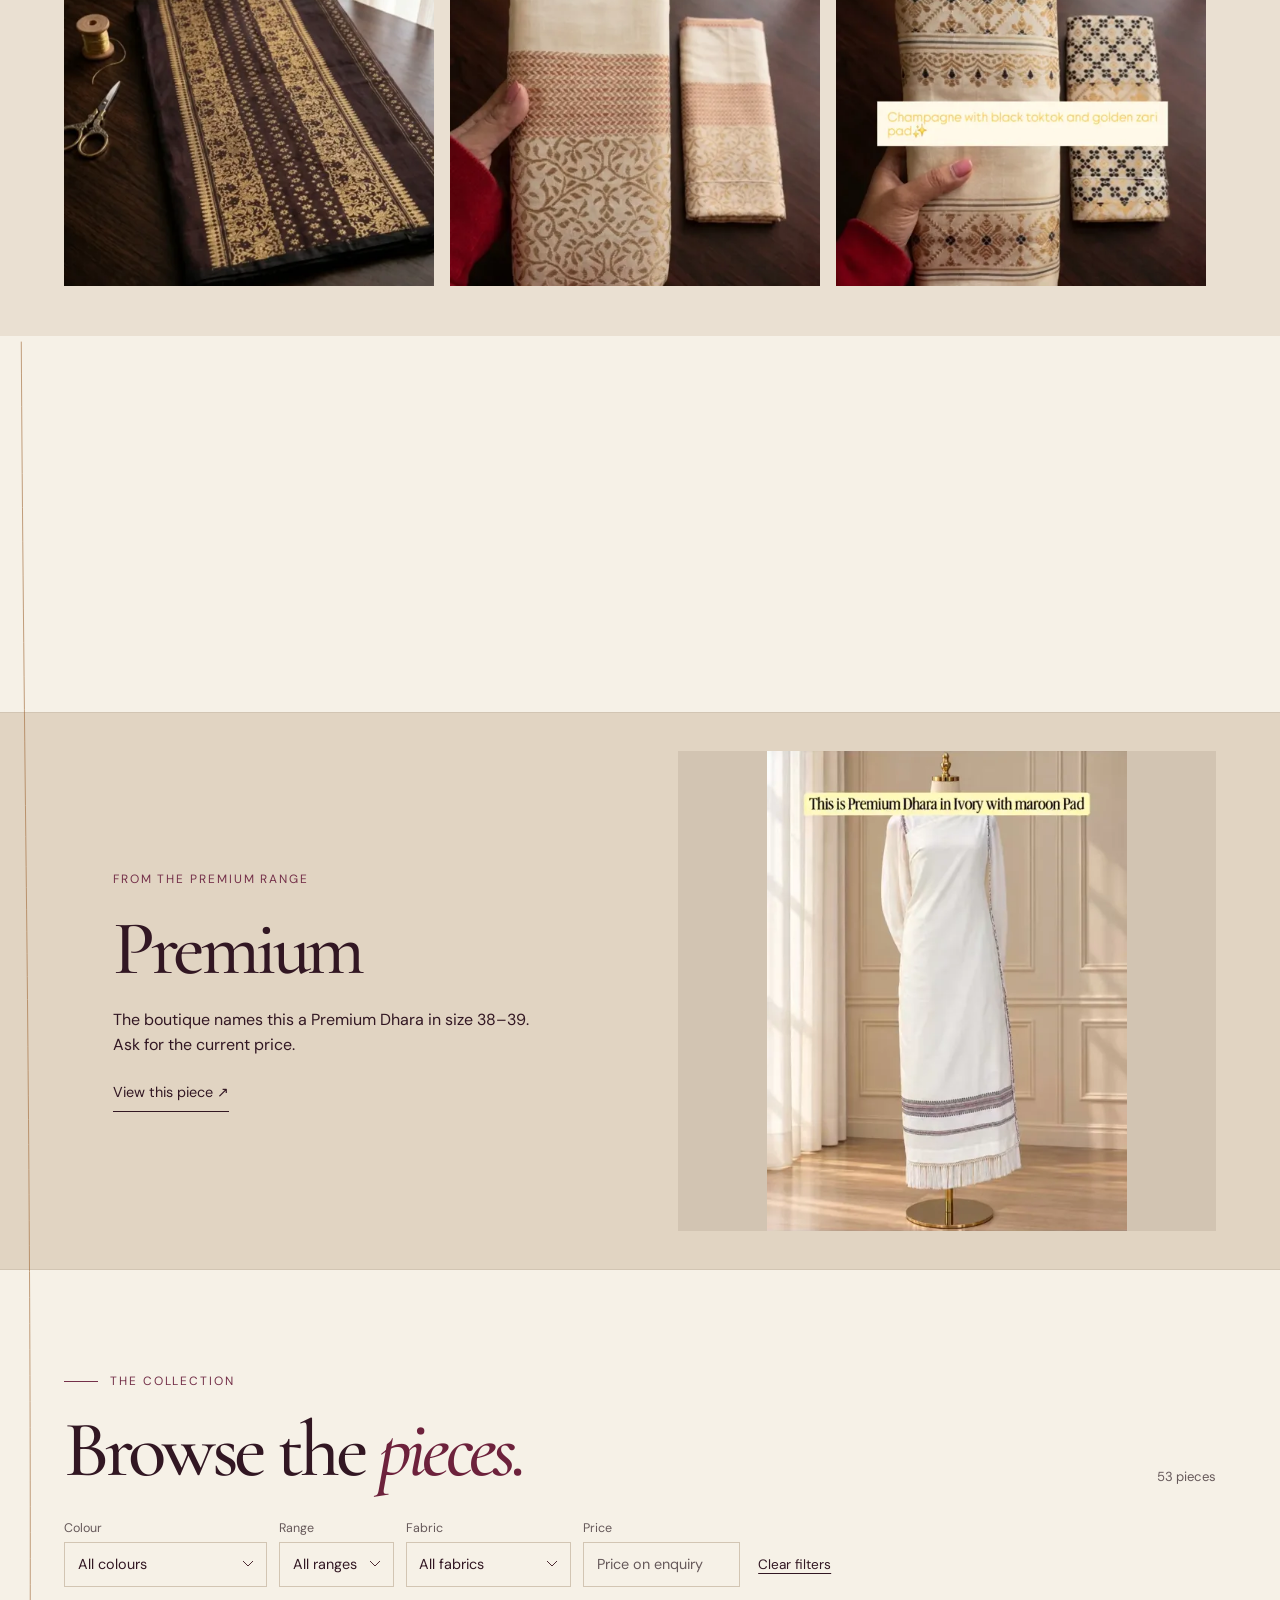
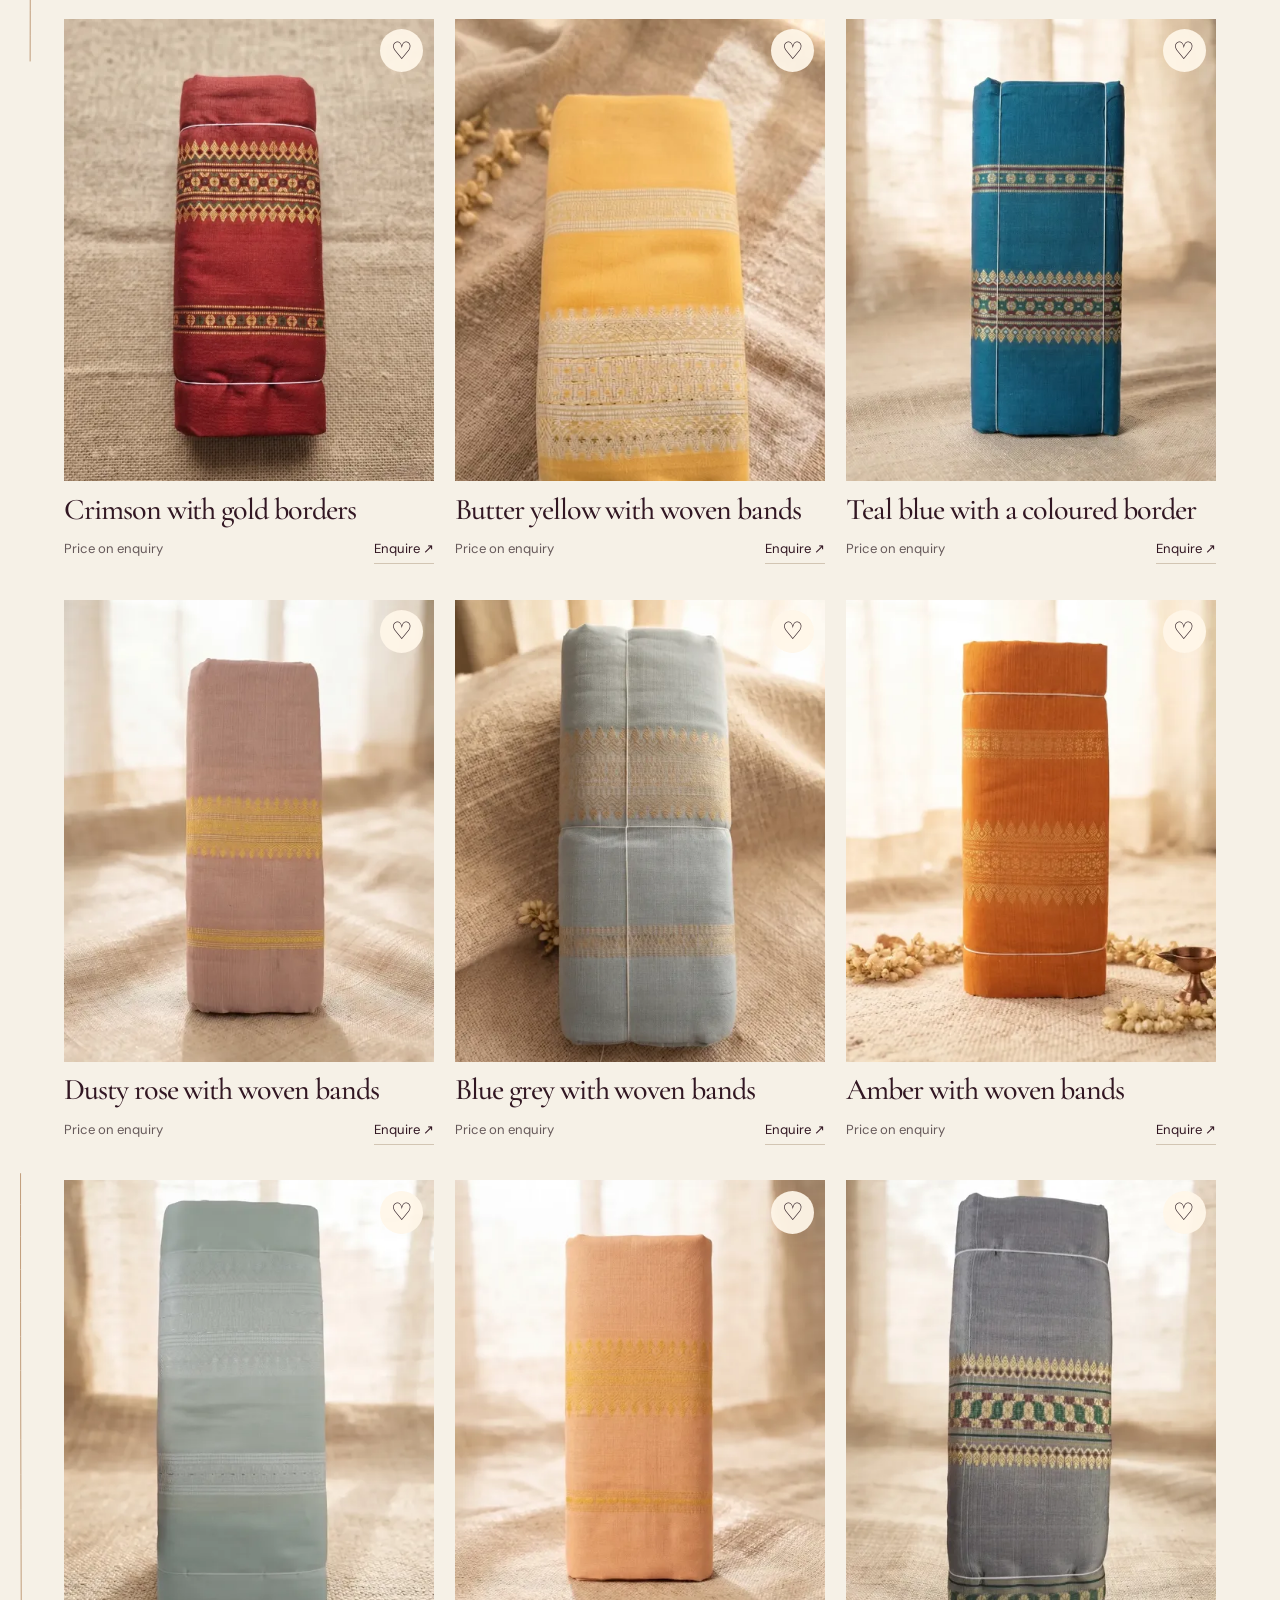
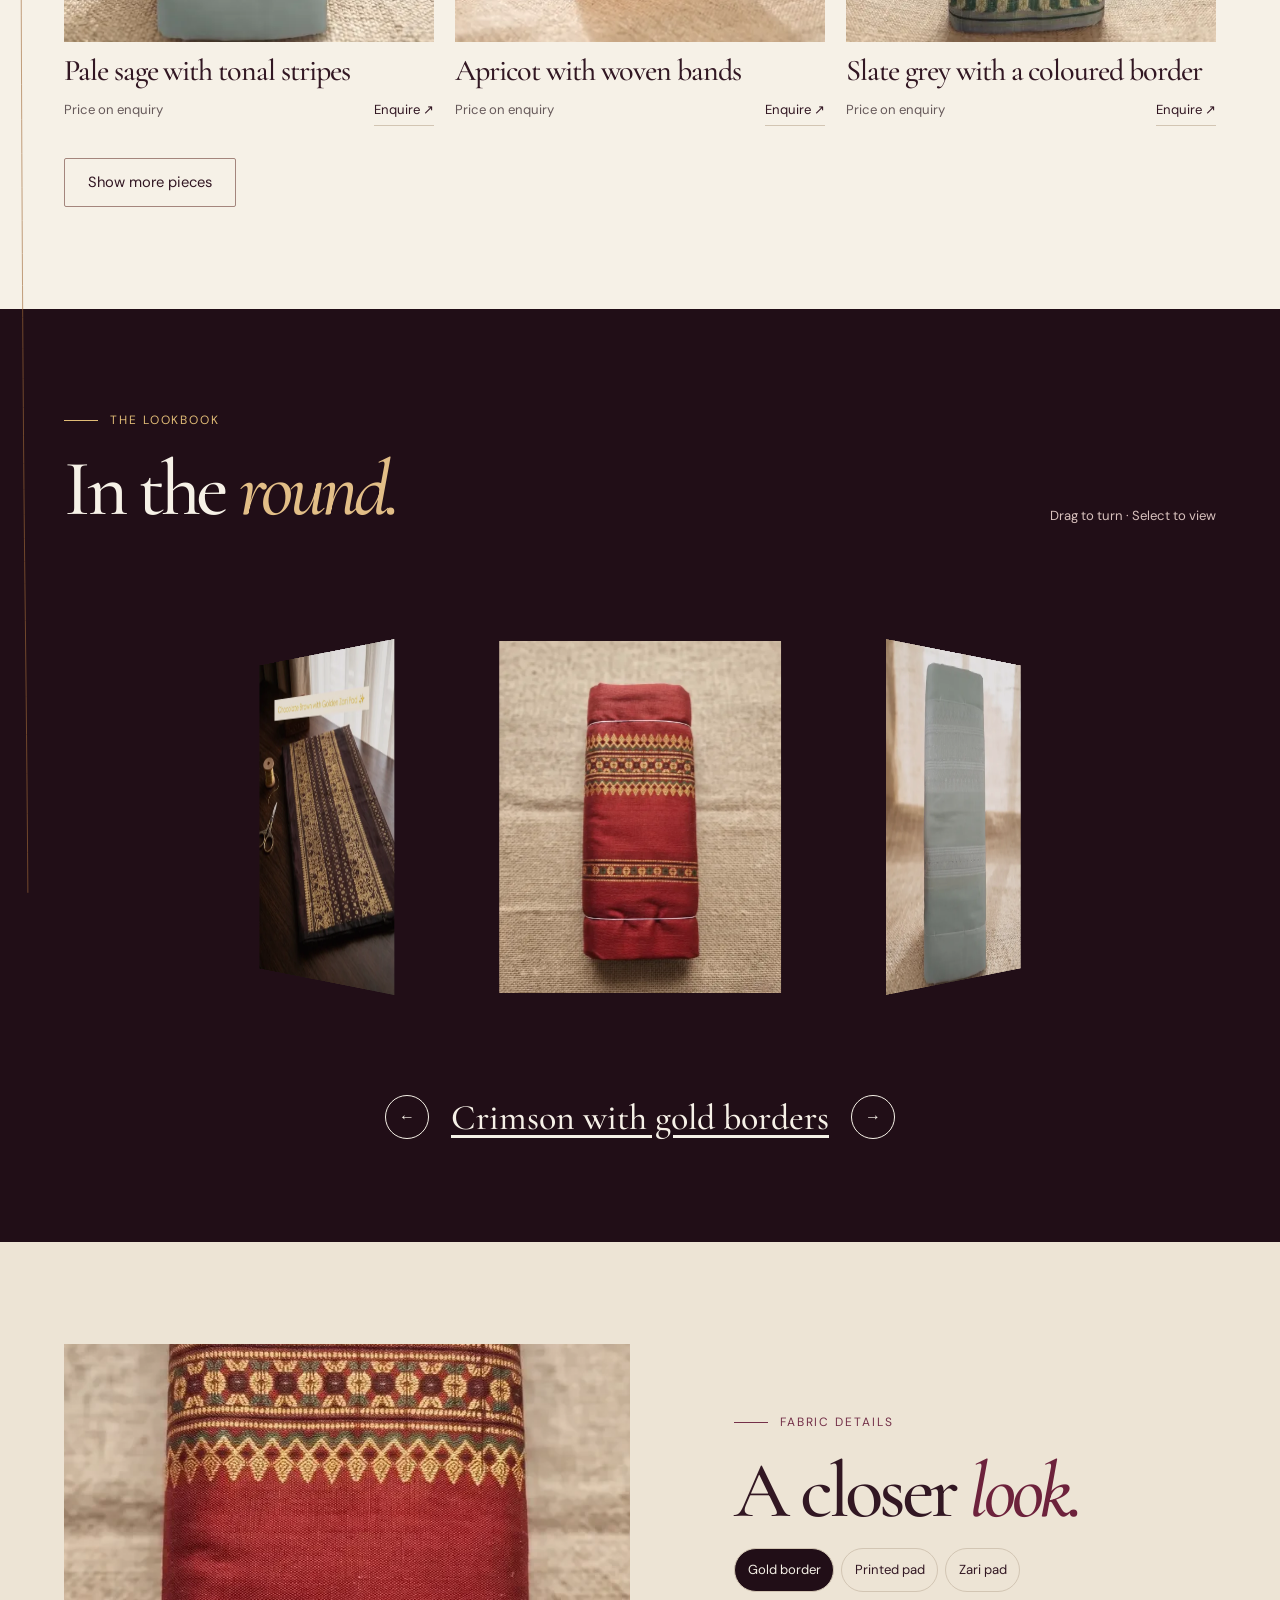
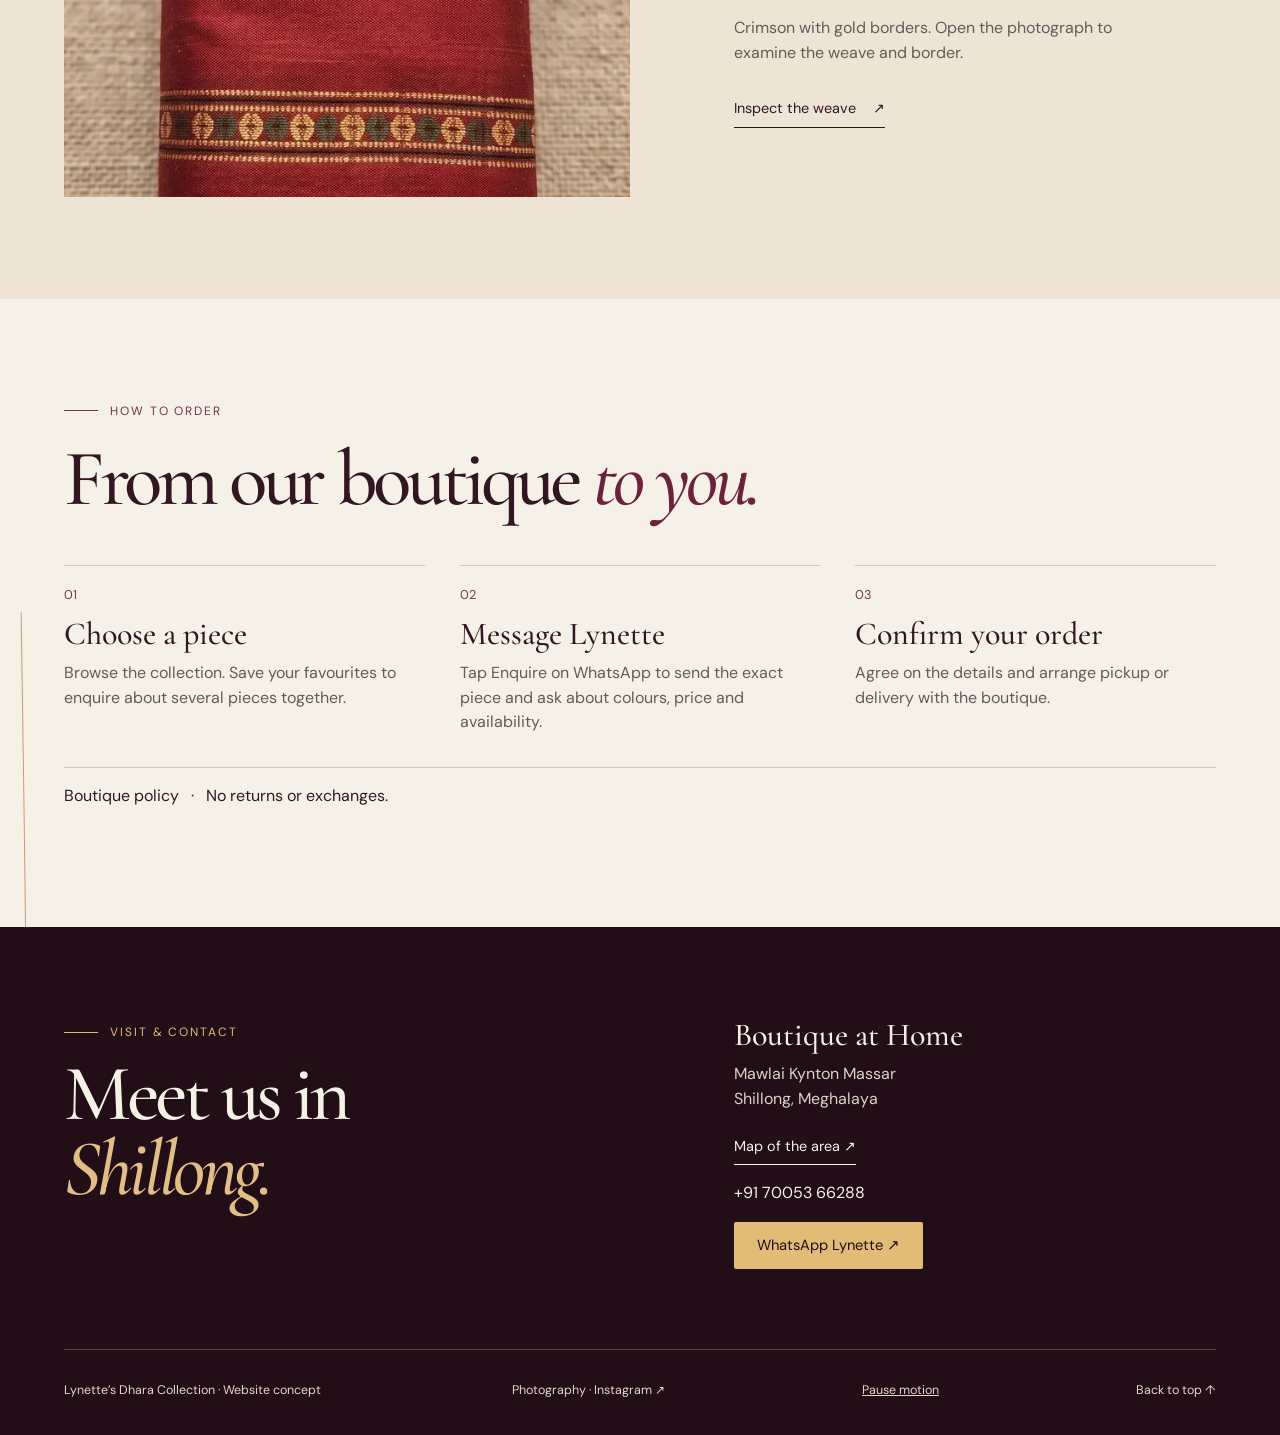
==== commit 0f705e03: "Refine accessible product controls and record live mobile checks" ====
--- a/index.html
+++ b/index.html
@@ -10,7 +10,7 @@
 <a class="skip" href="#collection">Skip to the collection</a>
 <header id="top">
 <nav class="mast wrap" aria-label="Main navigation">
-<a href="#top" class="brand" aria-label="Lynette’s Dhara Collection, home"><span class="monogram" aria-hidden="true">L<i>d</i></span><span>Lynette’s<small>DHARA COLLECTION</small></span></a>
+<a href="#top" class="brand" aria-label="Ld Lynette’s Dhara Collection, home"><span class="monogram" aria-hidden="true">L<i>d</i></span><span>Lynette’s<small>DHARA COLLECTION</small></span></a>
 <div class="navlinks"><a href="#boutique">Boutique</a><a href="#collection">Collection</a><a href="#lookbook" data-look-link>Lookbook</a></div>
 <div class="navend"><button type="button" id="saved" aria-label="Open wishlist" class="iconbtn"><svg aria-hidden="true" viewBox="0 0 24 24"><path d="M12 20S3 14.4 3 8.7C3 3.7 9.7 2.6 12 7c2.3-4.4 9-3.3 9 1.7C21 14.4 12 20 12 20Z"/></svg><span id="saved-count"></span></button><a class="navcta" href="https://wa.me/917005366288?text=Hello%20Lynette%2C%20I%E2%80%99d%20like%20to%20enquire%20about%20your%20Khasi%20wear.">Enquire <span aria-hidden="true">↗</span></a></div>
 <button type="button" class="menu-btn" id="menu-toggle" aria-expanded="false" aria-controls="mobile-menu">Menu</button>
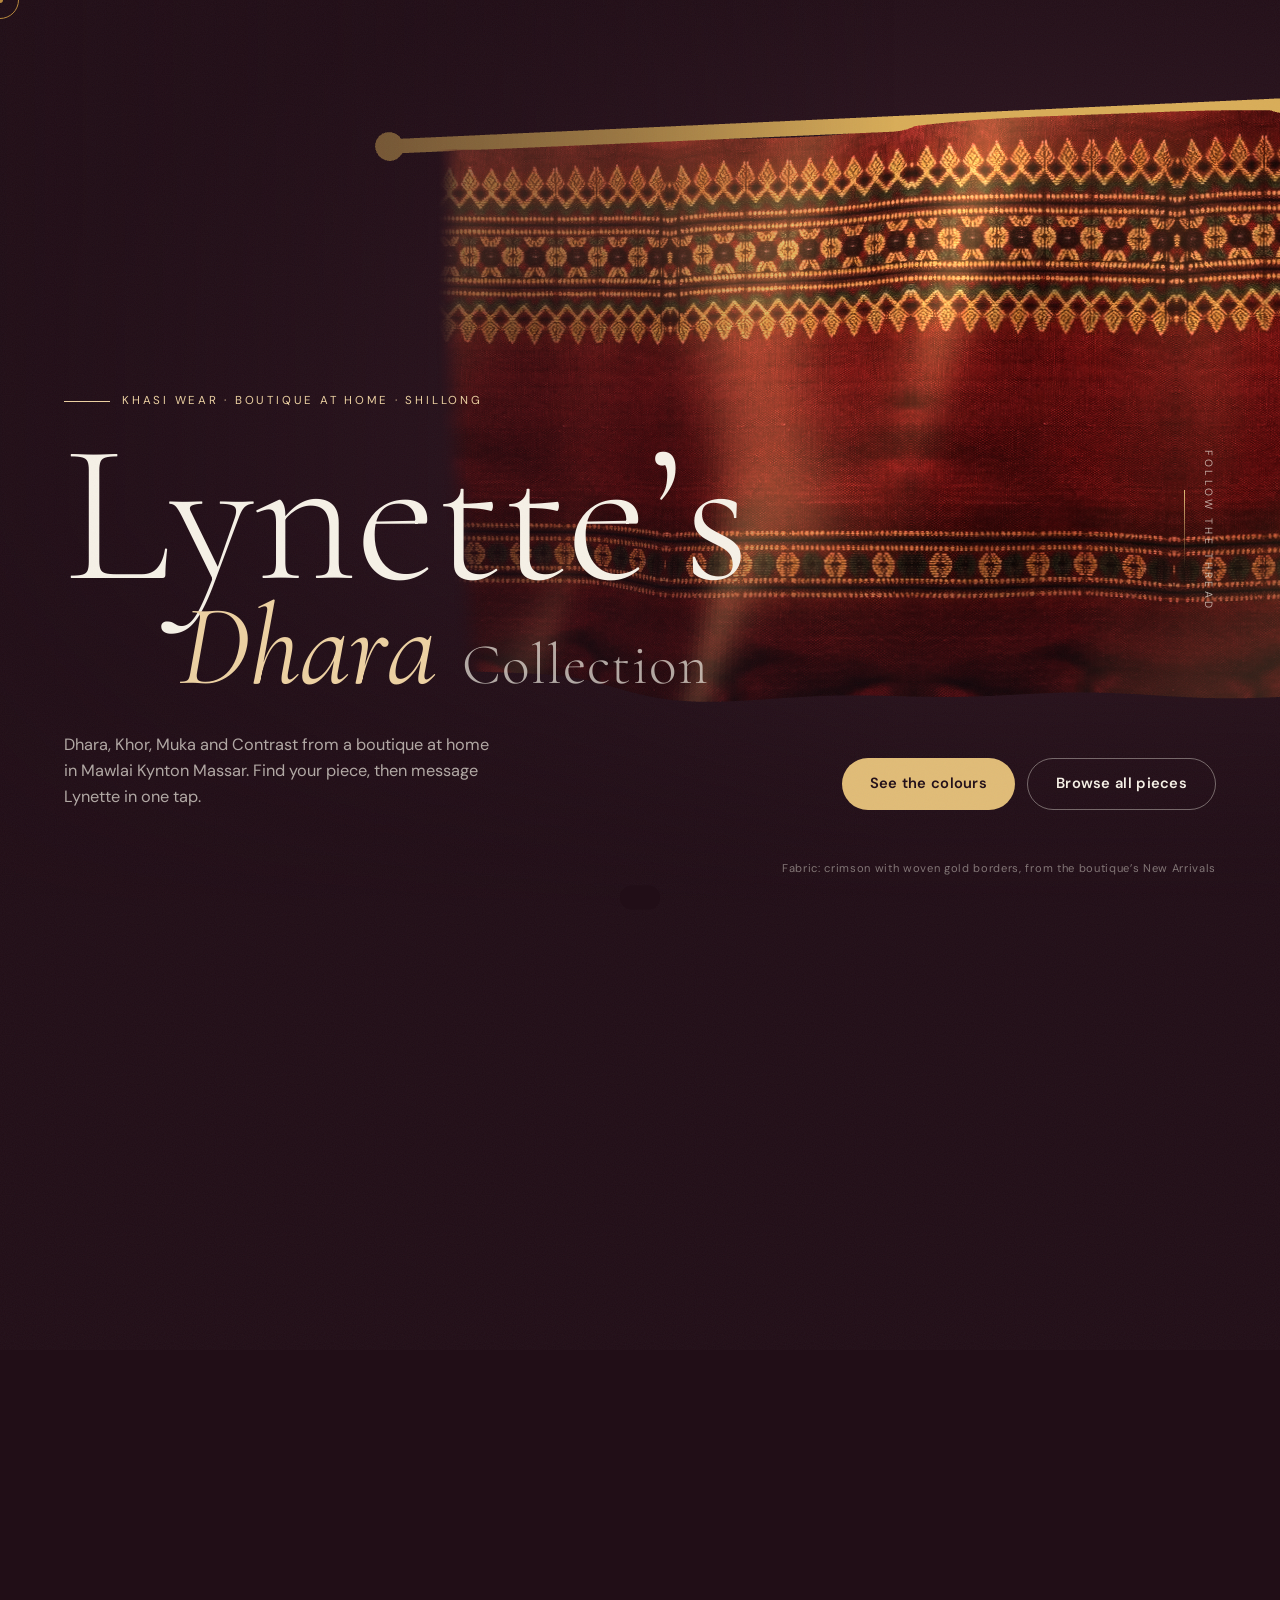
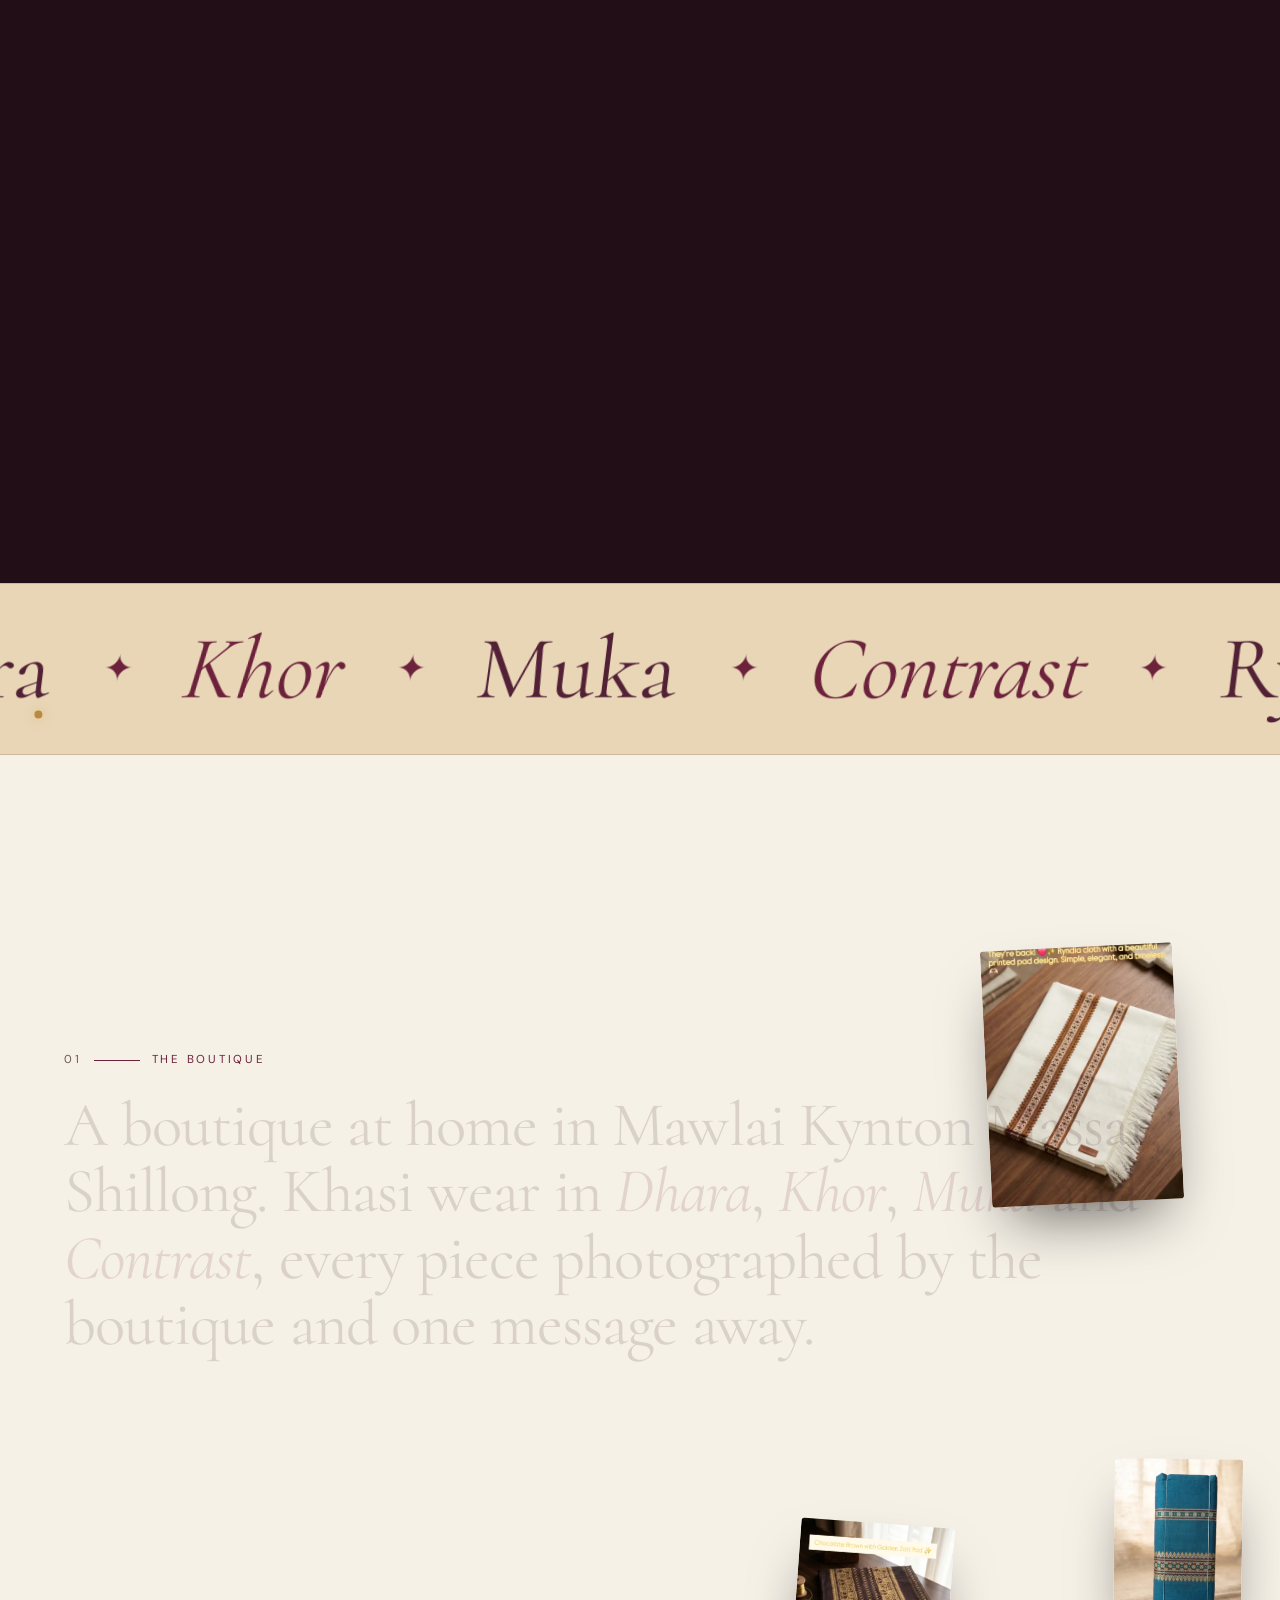
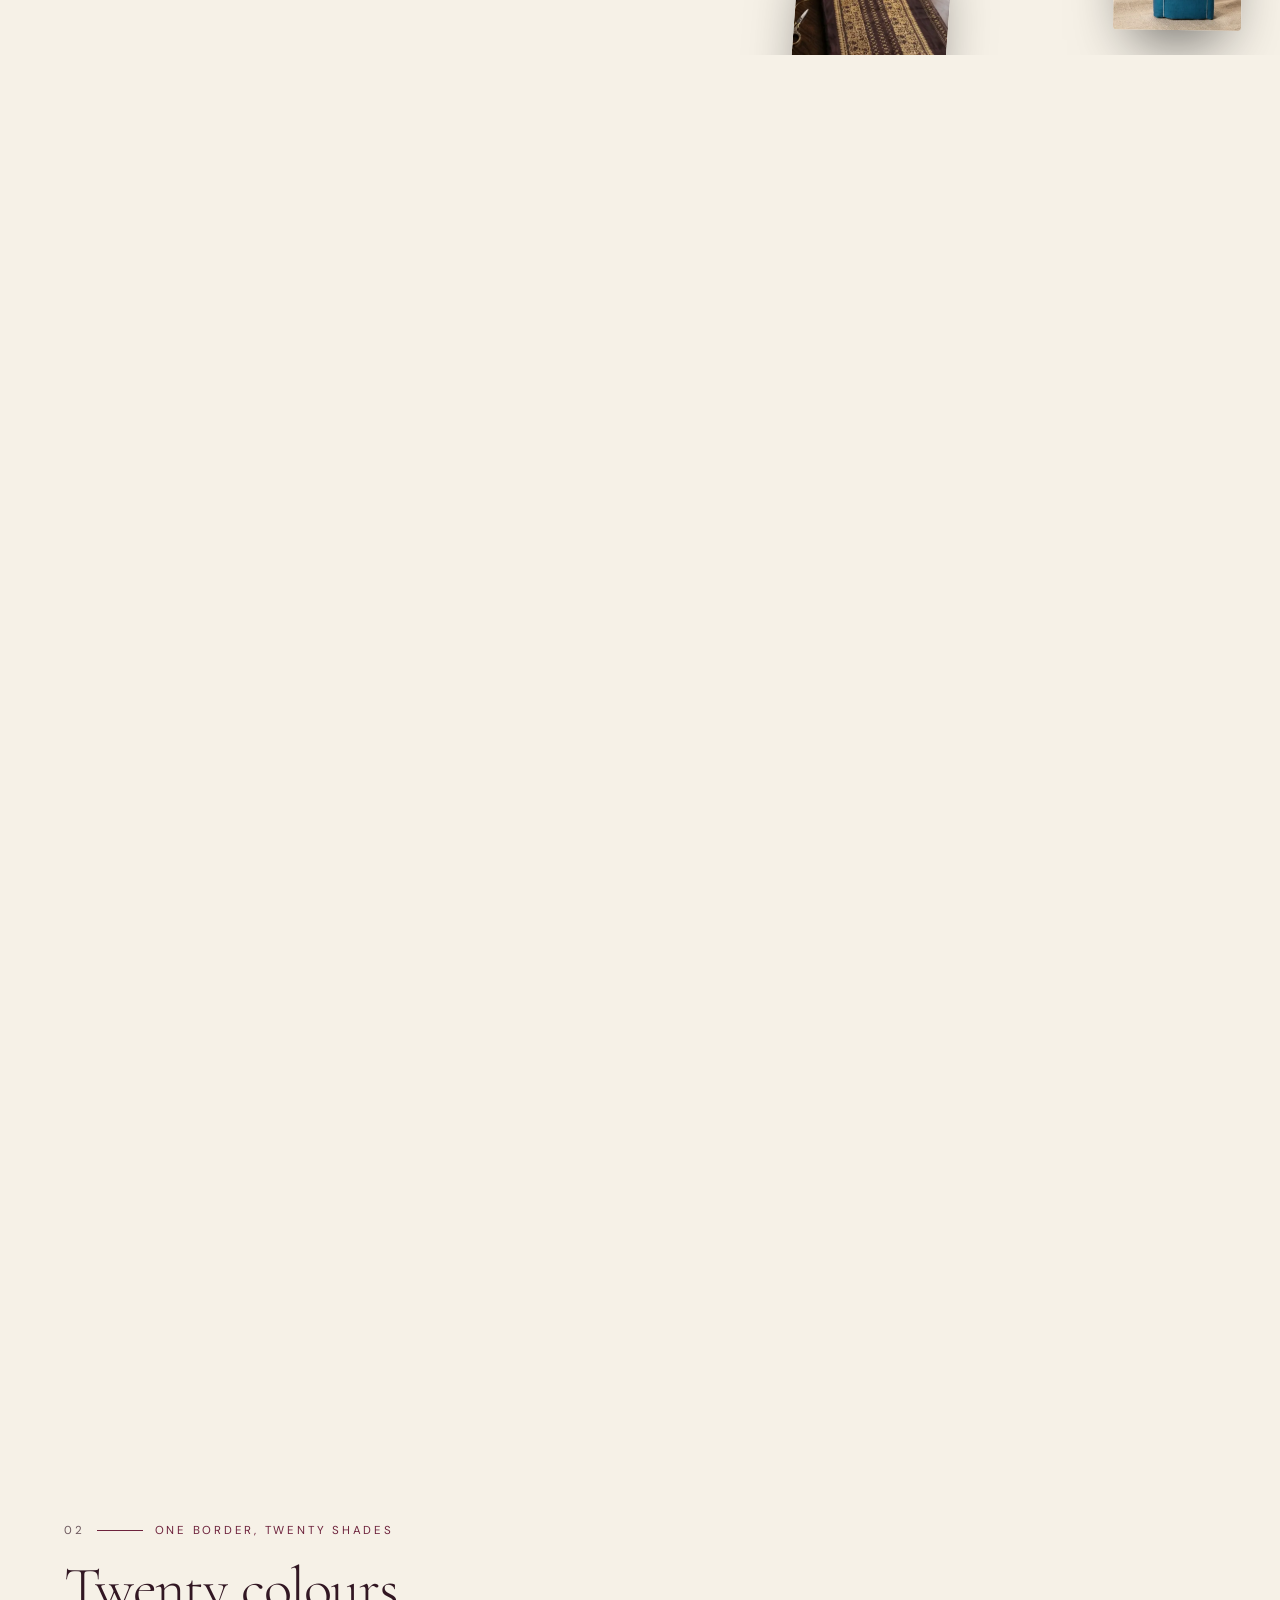
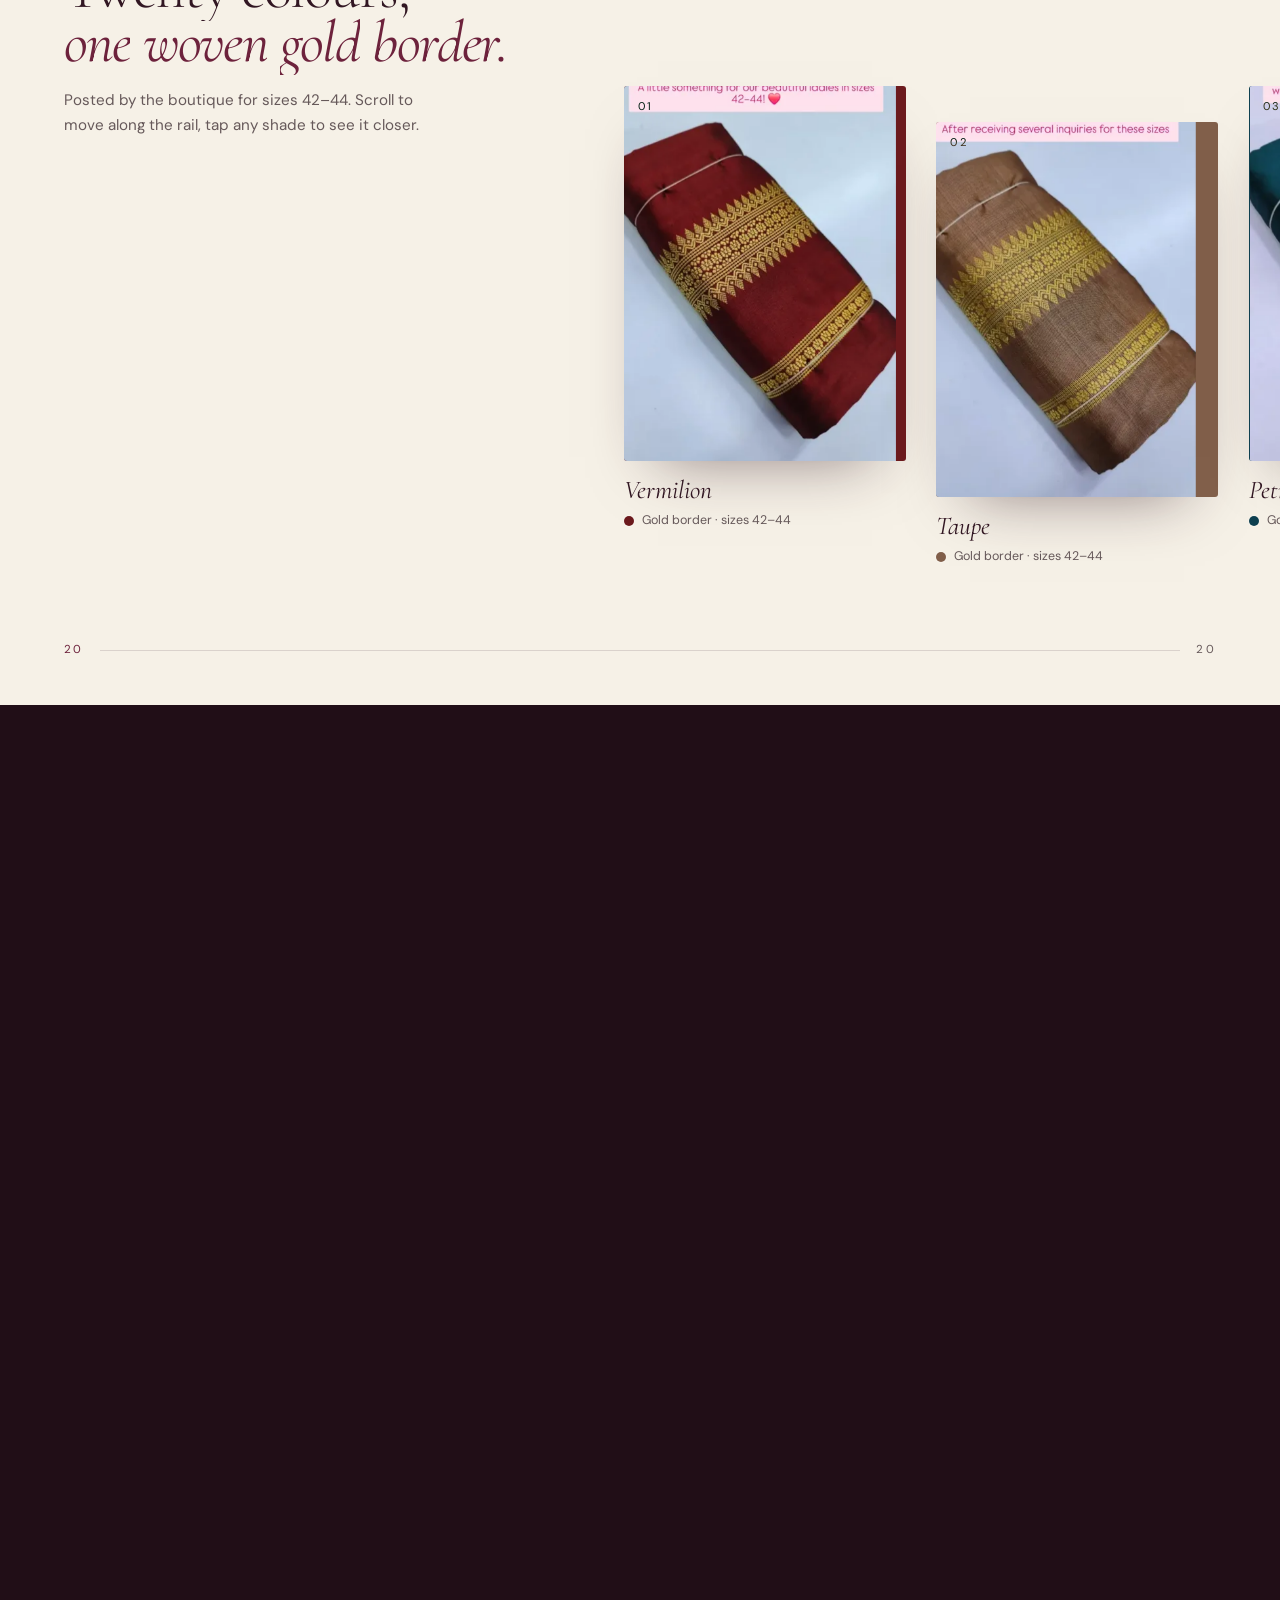
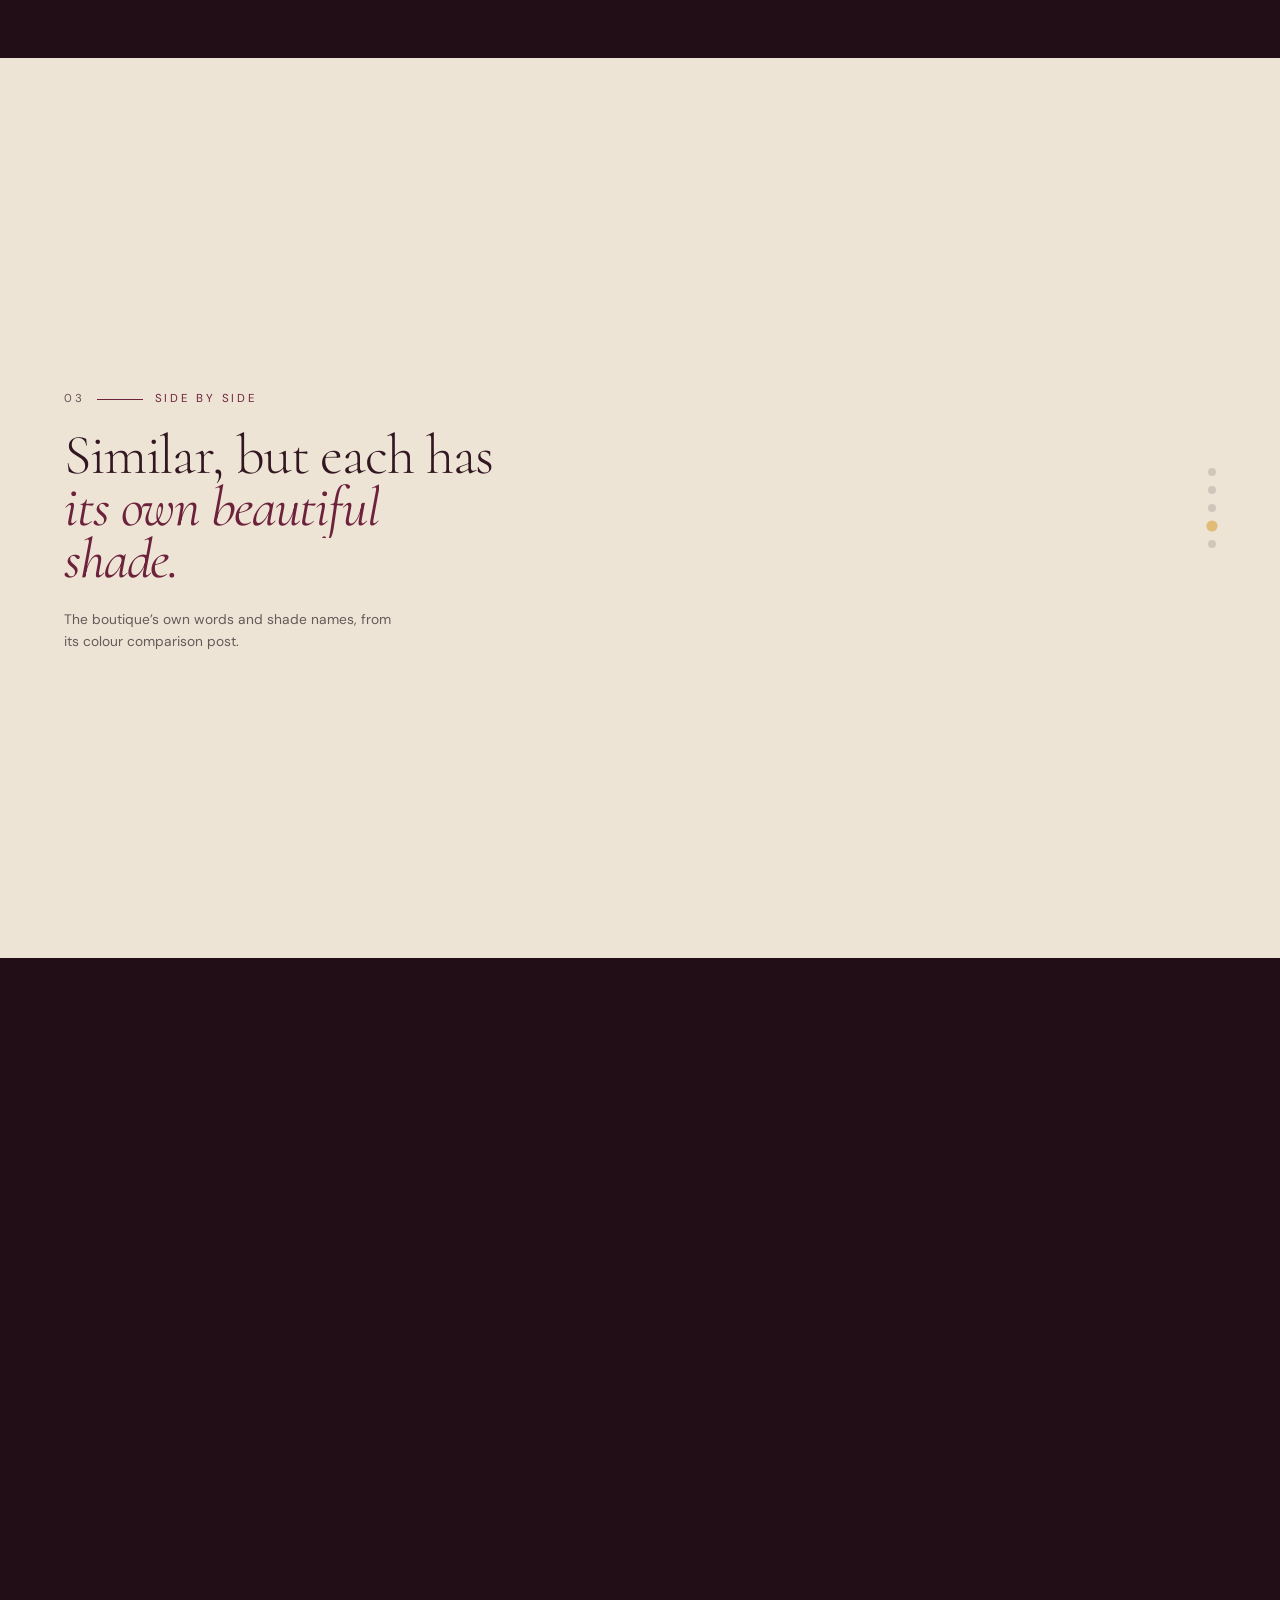
==== commit 7098b5c7: "Rebuild the site as a max-motion story in Astra's palette - WebGL hero cloth made from the boutique'" ====
--- a/index.html
+++ b/index.html
@@ -1,49 +1,338 @@
 <!doctype html>
-<html lang="en"><head>
-<meta charset="utf-8"><meta name="viewport" content="width=device-width,initial-scale=1">
-<title>Lynette’s Dhara Collection · Khasi wear in Shillong</title>
-<meta name="description" content="Explore Khasi wear from Lynette’s Dhara Collection, a boutique at home in Mawlai Kynton Massar, Shillong. Enquire about your favourite pieces on WhatsApp.">
-<meta name="theme-color" content="#210e17"><link rel="icon" href="assets/mark.svg" type="image/svg+xml">
-<link rel="preload" href="assets/vendor/serif.woff2" as="font" type="font/woff2" crossorigin>
-<link rel="stylesheet" href="style.css">
-</head><body>
+<html lang="en" class="no-js">
+<head>
+<meta charset="utf-8">
+<meta name="viewport" content="width=device-width,initial-scale=1,viewport-fit=cover">
+<title>Lynette’s Dhara Collection · Khasi wear, Shillong</title>
+<meta name="description" content="Khasi wear from Lynette’s Dhara Collection, a boutique at home in Mawlai Kynton Massar, Shillong. Browse Dhara, Khor, Muka, Ryndia and more, then enquire on WhatsApp in one tap.">
+<meta name="theme-color" content="#210e17">
+<meta property="og:title" content="Lynette’s Dhara Collection">
+<meta property="og:description" content="Khasi wear from a boutique at home in Mawlai Kynton Massar, Shillong.">
+<meta property="og:image" content="assets/art/cloth.webp">
+<link rel="icon" href="assets/mark.svg" type="image/svg+xml">
+<script>
+  (function(){var d=document.documentElement;d.classList.remove('no-js');d.classList.add('js');
+  try{if(localStorage.getItem('ldc-motion')==='off')d.classList.add('reduced')}catch(e){}
+  if(matchMedia('(pointer: coarse)').matches)d.classList.add('touch');})();
+</script>
+<link rel="preconnect" href="https://fonts.googleapis.com">
+<link rel="preconnect" href="https://fonts.gstatic.com" crossorigin>
+<link href="https://fonts.googleapis.com/css2?family=Cormorant:ital,wght@0,300..700;1,300..700&family=DM+Sans:opsz,wght@9..40,300..700&display=swap" rel="stylesheet">
+<link rel="preload" href="assets/art/cloth-small.webp" as="image">
+<link rel="stylesheet" href="css/style.css">
+</head>
+<body>
 <a class="skip" href="#collection">Skip to the collection</a>
-<header id="top">
-<nav class="mast wrap" aria-label="Main navigation">
-<a href="#top" class="brand" aria-label="Ld Lynette’s Dhara Collection, home"><span class="monogram" aria-hidden="true">L<i>d</i></span><span>Lynette’s<small>DHARA COLLECTION</small></span></a>
-<div class="navlinks"><a href="#boutique">Boutique</a><a href="#collection">Collection</a><a href="#lookbook" data-look-link>Lookbook</a></div>
-<div class="navend"><button type="button" id="saved" aria-label="Open wishlist" class="iconbtn"><svg aria-hidden="true" viewBox="0 0 24 24"><path d="M12 20S3 14.4 3 8.7C3 3.7 9.7 2.6 12 7c2.3-4.4 9-3.3 9 1.7C21 14.4 12 20 12 20Z"/></svg><span id="saved-count"></span></button><a class="navcta" href="https://wa.me/917005366288?text=Hello%20Lynette%2C%20I%E2%80%99d%20like%20to%20enquire%20about%20your%20Khasi%20wear.">Enquire <span aria-hidden="true">↗</span></a></div>
-<button type="button" class="menu-btn" id="menu-toggle" aria-expanded="false" aria-controls="mobile-menu">Menu</button>
-</nav><div id="mobile-menu" class="mobile-menu" hidden><a href="#boutique">Boutique</a><a href="#collection">Collection</a><a href="#lookbook">Lookbook</a><a href="#visit">Visit &amp; contact</a></div></header>
-<main>
-<section class="hero" aria-labelledby="title">
-<div id="hero-art" aria-hidden="true"><img id="cloth-poster" src="assets/art/thread.webp" srcset="assets/art/thread-small.webp 720w, assets/art/thread.webp 1200w" sizes="(max-width:760px) 95vw, 70vw" alt="" fetchpriority="high"><canvas id="cloth"></canvas></div>
-<div class="hero-inner wrap"><div class="hero-copy"><p class="eyebrow light"><span class="stitch"></span> Khasi wear <b>✧</b> Shillong</p>
-<h1 id="title" aria-label="Lynette’s Dhara Collection"><span>Lynette’s</span><em>Dhara</em><small>Collection</small></h1>
-<p class="promise">Khasi wear from our boutique at home<br>in Mawlai Kynton Massar, Shillong.</p>
-<a href="#collection" class="button gold">Explore the collection <span aria-hidden="true">↓</span></a>
-</div></div>
-<div class="hero-foot wrap"><a href="#boutique"><span aria-hidden="true">↓</span> Follow the thread</a><span class="art-credit">Drape study <i></i> Shillong, Meghalaya</span></div>
-</section>
-<div class="ticker" aria-hidden="true"><div><span>Dhara</span><b>✧</b><span>Khor</span><b>✧</b><span>Muka</span><b>✧</b><span>Contrast</span><b>✧</b><span>Dhara</span><b>✧</b><span>Khor</span><b>✧</b><span>Muka</span><b>✧</b><span>Contrast</span><b>✧</b><span>Dhara</span><b>✧</b><span>Khor</span><b>✧</b><span>Muka</span><b>✧</b><span>Contrast</span><b>✧</b><span>Dhara</span><b>✧</b><span>Khor</span><b>✧</b><span>Muka</span><b>✧</b><span>Contrast</span><b>✧</b><span>Dhara</span><b>✧</b><span>Khor</span><b>✧</b><span>Muka</span><b>✧</b><span>Contrast</span><b>✧</b></div></div>
-<div class="journey">
-<svg id="page-thread" preserveAspectRatio="none" viewBox="0 0 38 1200" aria-hidden="true"><path d="M21 0C21 120 4 125 11 143S35 138 22 130C3 119 13 230 20 300S33 480 15 538S8 602 22 592S25 571 16 581S11 773 18 840S30 990 16 1050S13 1138 19 1200"/></svg>
-<section class="boutique wrap section" id="boutique"><div><p class="eyebrow"><span class="stitch"></span> The boutique</p><h2>Boutique<br><em>at home.</em></h2><p class="bodycopy">Lynette’s Dhara Collection is a Khasi wear boutique in Mawlai Kynton Massar, Shillong. Browse the ranges, then message Lynette to see what’s available.</p><a class="textlink" href="#visit">Visit the boutique <span aria-hidden="true">↗</span></a></div>
-<div class="range-column"><p class="eyebrow">Explore by range</p><div id="range-list"></div></div></section>
-<section id="range-rails" class="range-rails"></section>
-<section id="collection" class="collection wrap section"><p class="eyebrow"><span class="stitch"></span> The collection</p>
-<div class="sectionhead"><h2>Browse the <em>pieces.</em></h2><span id="total" class="meta" aria-live="polite"></span></div>
-<form id="filters" aria-label="Filter collection"><label>Range<select name="range"><option value="">All ranges</option></select></label><label>Fabric<select name="fabric"><option value="">All fabrics</option></select></label><label>Price<select name="price"><option value="">All prices</option><option value="low">Under ₹4,000</option><option value="mid">₹4,000–₹6,999</option><option value="high">₹7,000 and above</option><option value="ask">Price on enquiry</option></select></label><button class="clear" type="reset">Clear filters</button></form>
-<div id="grid" class="grid"></div><div id="no-pieces" hidden><p>There are no pieces in this selection.</p><a class="textlink" id="range-enquire" href="https://wa.me/917005366288">Ask Lynette about availability ↗</a></div><button id="more" class="button border" hidden>Show more pieces</button>
-<noscript><p>Browse the boutique’s pieces on <a href="https://www.instagram.com/lynette_dhara_collection/">Instagram</a> or <a href="https://wa.me/917005366288">ask Lynette on WhatsApp</a>.</p></noscript></section>
-<section id="lookbook" class="lookbook section" hidden><div class="wrap"><p class="eyebrow light"><span class="stitch"></span> The lookbook</p><div class="sectionhead"><h2>In the <em>round.</em></h2><span class="meta">Drag to turn · Select to view</span></div>
-<div id="stage"><div id="ring"></div></div><div class="look-controls"><button class="round" id="previous" aria-label="Previous look">←</button><button class="look-name" id="look-open"></button><button class="round" id="next" aria-label="Next look">→</button></div></div></section>
-<section id="details" class="details wrap section" hidden><div class="detail-image"><img id="detail-photo" alt="" loading="lazy"></div><div><p class="eyebrow"><span class="stitch"></span> Fabric details</p><h2>A closer <em>look.</em></h2><p id="detail-caption"></p><button class="textlink" id="detail-open">Inspect the weave <span aria-hidden="true">↗</span></button></div></section>
-<section id="order" class="order wrap section"><p class="eyebrow"><span class="stitch"></span> How to order</p><h2>From our boutique <em>to you.</em></h2><ol><li><h3>Choose a piece</h3><p>Browse the collection. Save your favourites to enquire about several pieces together.</p></li><li><h3>Message Lynette</h3><p>Tap Enquire on WhatsApp to send the exact piece and ask about colours, price and availability.</p></li><li><h3>Confirm your order</h3><p>Agree on the details and arrange pickup or delivery with the boutique.</p></li></ol><p class="policy">Boutique policy <span>·</span> No returns or exchanges.</p></section>
+
+<!-- PRELOADER: a gold thread writes her name -->
+<div class="loader" id="loader" aria-hidden="true">
+  <div class="loader__panel loader__panel--l"></div>
+  <div class="loader__panel loader__panel--r"></div>
+  <div class="loader__inner">
+    <div class="loader__loom">
+      <i class="v" style="--i:0"></i><i class="v" style="--i:1"></i><i class="v" style="--i:2"></i><i class="v" style="--i:3"></i><i class="v" style="--i:4"></i><i class="v" style="--i:5"></i><i class="v" style="--i:6"></i><i class="v" style="--i:7"></i><i class="v" style="--i:8"></i>
+      <i class="h" style="--i:0"></i><i class="h" style="--i:1"></i><i class="h" style="--i:2"></i><i class="h" style="--i:3"></i><i class="h" style="--i:4"></i><i class="h" style="--i:5"></i><i class="h" style="--i:6"></i><i class="h" style="--i:7"></i><i class="h" style="--i:8"></i>
+      <b class="loader__diamond"></b>
+    </div>
+    <svg class="loader__name" viewBox="0 0 900 220">
+      <text x="450" y="150" text-anchor="middle">Lynette’s</text>
+    </svg>
+    <div class="loader__thread"><i></i><b></b></div>
+    <div class="loader__meta"><span>Weaving the collection</span><span class="loader__count">00</span></div>
+  </div>
+  <button class="loader__skip" type="button">Skip intro</button>
 </div>
+<script>
+/* Loading animation: the counter follows real loading (fonts, page, 3D cloth texture), never shorter than ~2s, never longer than ~5.5s. */
+(function(){
+  var d=document.documentElement; if(d.classList.contains('reduced'))return;
+  var L=document.getElementById('loader'); if(!L)return;
+  var cnt=L.querySelector('.loader__count'), bar=L.querySelector('.loader__thread i'), nd=L.querySelector('.loader__thread b');
+  var t0=performance.now(), shown=0, got={fonts:0,load:0,cloth:0}, finished=false;
+  if(document.fonts&&document.fonts.ready)document.fonts.ready.then(function(){got.fonts=1});else got.fonts=1;
+  addEventListener('load',function(){got.load=1});
+  document.addEventListener('cloth:ready',function(){got.cloth=1});
+  document.addEventListener('cloth:none',function(){got.cloth=1});
+  setTimeout(function(){got.fonts=got.load=got.cloth=1},4500);
+  window.__loaderFinish=function(){if(finished)return;finished=true;window.__loaderDone=true;document.dispatchEvent(new Event('loader:done'));
+    setTimeout(function(){if(L.style.display!=='none'){L.style.transition='opacity .6s';L.style.opacity=0;setTimeout(function(){L.style.display='none'},650)}},3500)};
+  function tick(now){
+    var real=(got.fonts+got.load+got.cloth)/3, time=Math.min(1,(now-t0)/2000);
+    var target=Math.min(time,.18+.82*real);
+    shown+=(target-shown)*.09; if(target>=1&&shown>.995)shown=1;
+    cnt.textContent=String(Math.round(shown*100)).padStart(2,'0');
+    bar.style.transform='scaleX('+shown+')'; nd.style.left=(shown*100)+'%';
+    if(shown>=1){L.classList.add('is-woven');setTimeout(window.__loaderFinish,250);return}
+    if(!finished)requestAnimationFrame(tick);
+  }
+  requestAnimationFrame(tick);
+  L.querySelector('.loader__skip').addEventListener('click',function(){window.__loaderFinish()});
+})();
+</script>
+
+<div class="glow" aria-hidden="true"></div>
+<div class="grain" aria-hidden="true"></div>
+<div class="cursor" aria-hidden="true"><div class="cursor__ring"><span class="cursor__needle"></span><span class="cursor__label"></span></div><div class="cursor__dot"></div></div>
+<div class="progress" aria-hidden="true"><i></i></div>
+
+<header class="nav" id="nav">
+  <a href="#top" class="brand" aria-label="Lynette’s Dhara Collection, back to top">
+    <span class="brand__mark" aria-hidden="true">L<i>d</i></span>
+    <span class="brand__word">Lynette’s<small>Dhara Collection</small></span>
+  </a>
+  <nav class="nav__links" aria-label="Main">
+    <a href="#story">Story</a><a href="#colours">Colours</a><a href="#lookbook">Lookbook</a><a href="#collection">Collection</a><a href="#order">Order</a>
+  </nav>
+  <div class="nav__end">
+    <button type="button" class="nav__saved" id="open-wishlist" aria-label="Open your wishlist">
+      <svg viewBox="0 0 24 24" aria-hidden="true"><path d="M12 20.5S3 14.8 3 8.9C3 4.2 9.2 2.8 12 7.4 14.8 2.8 21 4.2 21 8.9c0 5.9-9 11.6-9 11.6Z"/></svg>
+      <span class="nav__count" id="saved-count">0</span>
+    </button>
+    <a class="btn btn--gold btn--sm magnetic" data-cursor="Chat" href="https://wa.me/917005366288?text=Hello%20Lynette%2C%20I%E2%80%99d%20like%20to%20enquire%20about%20your%20Khasi%20wear." target="_blank" rel="noopener"><span>WhatsApp</span></a>
+    <button type="button" class="nav__menu" id="menu-btn" aria-expanded="false" aria-controls="menu">Menu</button>
+  </div>
+</header>
+<div class="menu" id="menu" hidden>
+  <a href="#story">Story</a><a href="#colours">Colours</a><a href="#lookbook">Lookbook</a><a href="#collection">Collection</a><a href="#order">How to order</a><a href="#visit">Visit</a>
+</div>
+
+<main id="main">
+<svg class="thread" id="thread" aria-hidden="true"><path class="thread__shadow"/><path class="thread__line"/><circle class="thread__needle" r="4"/></svg>
+
+<!-- 01 HERO -->
+<section class="hero" id="top" data-tone="#210e17" aria-labelledby="hero-title">
+  <div class="hero__stage" aria-hidden="true">
+    <img class="hero__poster" src="assets/art/cloth-small.webp" srcset="assets/art/cloth-small.webp 1024w, assets/art/cloth.webp 2048w" sizes="80vw" alt="" fetchpriority="high">
+    <canvas id="cloth"></canvas>
+  </div>
+  <div class="hero__inner">
+    <p class="kicker hero__kicker"><span class="kicker__line"></span>Khasi wear · Boutique at home · Shillong</p>
+    <h1 class="hero__title" id="hero-title" aria-label="Lynette’s Dhara Collection">
+      <span class="hero__row hero__row--a" data-letters>Lynette’s</span>
+      <span class="hero__row hero__row--b"><em data-letters>Dhara</em> <span class="hero__small" data-letters>Collection</span></span>
+    </h1>
+    <div class="hero__foot">
+      <p class="hero__promise" data-reveal>Dhara, Khor, Muka and Contrast from a boutique at home in Mawlai Kynton Massar. Find your piece, then message Lynette in one tap.</p>
+      <div class="hero__cta" data-reveal>
+        <a href="#colours" class="btn btn--gold magnetic"><span>See the colours</span></a>
+        <a href="#collection" class="btn btn--line magnetic"><span>Browse all pieces</span></a>
+      </div>
+    </div>
+  </div>
+  <div class="hero__scroll" aria-hidden="true"><span>Follow the thread</span><i></i></div>
+  <p class="hero__caption" aria-hidden="true">Fabric: crimson with woven gold borders, from the boutique’s New Arrivals</p>
+</section>
+
+<div class="marquee" data-tone="#e8d6b7" aria-hidden="true">
+  <div class="marquee__track">
+    <span>Dhara</span><b>✦</b><span><em>Khor</em></span><b>✦</b><span>Muka</span><b>✦</b><span><em>Contrast</em></span><b>✦</b><span>Ryndia</span><b>✦</b><span><em>Half Khor</em></span><b>✦</b>
+  </div>
+</div>
+
+<!-- 02 STORY / MANIFESTO -->
+<section class="story" id="story" data-tone="#f6f1e7" aria-labelledby="story-title">
+  <div class="story__pin">
+    <p class="kicker"><span class="kicker__num">01</span><span class="kicker__line"></span>The boutique</p>
+    <h2 class="visually-hidden" id="story-title">Boutique at home</h2>
+    <p class="story__text" data-words>A boutique at home in Mawlai Kynton Massar, Shillong. Khasi wear in <em>Dhara</em>, <em>Khor</em>, <em>Muka</em> and <em>Contrast</em>, every piece photographed by the boutique and one message away.</p>
+    <div class="story__float story__float--a" data-depth="0.6"><img src="assets/products/DfE3EgpmPrS-01-480.webp" alt="Ivory Ryndia cloth with rust-coloured woven borders laid on a table." loading="lazy"></div>
+    <div class="story__float story__float--b" data-depth="1.1"><img src="assets/products/DfpJqH9GMYd-01-480.webp" alt="Chocolate brown Half Khor with a golden zari pad." loading="lazy"></div>
+    <div class="story__float story__float--c" data-depth="0.85"><img src="assets/products/DfzonKjmInI-08-480.webp" alt="A roll of teal blue fabric with a magenta and green border." loading="lazy"></div>
+  </div>
+</section>
+
+<!-- 03 COLOURS: horizontal pinned track -->
+<section class="colours" id="colours" data-tone="#f6f1e7" aria-labelledby="colours-title">
+  <div class="colours__pin">
+    <div class="colours__head">
+      <p class="kicker"><span class="kicker__num">02</span><span class="kicker__line"></span>One border, twenty shades</p>
+      <h2 class="colours__title" id="colours-title" data-split>Twenty colours,<br><em>one woven gold border.</em></h2>
+      <p class="colours__lede">Posted by the boutique for sizes 42–44. Scroll to move along the rail, tap any shade to see it closer.</p>
+    </div>
+    <div class="colours__rail" id="colour-rail"></div>
+    <div class="colours__meter" aria-hidden="true"><span class="colours__index" id="colour-index">01</span><i><b id="colour-bar"></b></i><span>20</span></div>
+  </div>
+</section>
+
+<!-- 04 PAIRS -->
+<section class="pairs" id="pairs" data-tone="#ede4d5" aria-labelledby="pairs-title">
+  <div class="pairs__pin">
+    <div class="pairs__head">
+      <p class="kicker"><span class="kicker__num">03</span><span class="kicker__line"></span>Side by side</p>
+      <h2 id="pairs-title" class="pairs__title" data-split>Similar, but each has<br><em>its own beautiful shade.</em></h2>
+      <p class="pairs__credit">The boutique’s own words and shade names, from its colour comparison post.</p>
+    </div>
+    <div class="pairs__stage" id="pairs-stage"></div>
+    <ol class="pairs__dots" id="pairs-dots" aria-hidden="true"></ol>
+  </div>
+</section>
+
+<!-- 05 STACK: Ryndia, Half Khor, Premium -->
+<section class="stack" id="fabrics" data-tone="#f6f1e7" aria-labelledby="stack-title">
+  <div class="stack__head">
+    <p class="kicker"><span class="kicker__num">04</span><span class="kicker__line"></span>Named by the boutique</p>
+    <h2 id="stack-title" class="section-title" data-split>Ryndia, Half Khor<br><em>&amp; Premium Dhara.</em></h2>
+  </div>
+  <div class="stack__cards" id="stack-cards"></div>
+</section>
+
+<!-- 06 NEW ARRIVALS: opposing reels -->
+<section class="reels" id="arrivals" data-tone="#eae0d2" aria-labelledby="reels-title">
+  <div class="reels__head">
+    <p class="kicker"><span class="kicker__num">05</span><span class="kicker__line"></span>New arrivals</p>
+    <h2 id="reels-title" class="section-title" data-split>Fresh off<br><em>the shelf.</em></h2>
+    <p class="reels__hint" aria-hidden="true">Swipe the rows →</p>
+  </div>
+  <div class="reels__row reels__row--a" data-dir="-1"></div>
+  <div class="reels__row reels__row--b" data-dir="1"></div>
+</section>
+
+<!-- 07 LOOKBOOK: 3D ring -->
+<section class="look" id="lookbook" data-tone="#210e17" aria-labelledby="look-title">
+  <div class="look__pin">
+    <div class="look__head">
+      <p class="kicker"><span class="kicker__num">06</span><span class="kicker__line"></span>The lookbook</p>
+      <h2 id="look-title" class="section-title" data-split>In the <em>round.</em></h2>
+      <p class="look__hint">Scroll or drag to turn the ring. Select a piece to open it.</p>
+    </div>
+    <div class="look__scene" id="look-scene"><div class="look__ring" id="look-ring"></div></div>
+    <div class="look__now"><span class="look__label" id="look-label" aria-live="polite"></span></div>
+  </div>
+</section>
+
+<!-- 08 RANGES -->
+<section class="ranges" id="ranges" data-tone="#f6f1e7" aria-labelledby="ranges-title">
+  <div class="weave" aria-hidden="true"></div>
+  <div class="ranges__head">
+    <p class="kicker"><span class="kicker__num">07</span><span class="kicker__line"></span>The ranges</p>
+    <h2 id="ranges-title" class="section-title" data-split>Ask by <em>range.</em></h2>
+    <p class="ranges__lede">The boutique groups its stories into these ranges. Tap one to ask Lynette what is in it today.</p>
+  </div>
+  <ul class="ranges__list" id="range-list"></ul>
+  <div class="prices">
+    <p class="prices__label">Price highlights on Instagram</p>
+    <div class="prices__row" id="price-row"></div>
+    <p class="prices__note">Ask which pieces sit at each price. Prices are confirmed by the boutique on WhatsApp.</p>
+  </div>
+  <div class="ranges__preview" aria-hidden="true"><img alt=""></div>
+</section>
+
+<!-- 09 COLLECTION -->
+<section class="collection" id="collection" data-tone="#f6f1e7" aria-labelledby="collection-title">
+  <div class="collection__head">
+    <p class="kicker"><span class="kicker__num">08</span><span class="kicker__line"></span>The collection</p>
+    <h2 id="collection-title" class="section-title" data-split>Every piece,<br><em>one tap away.</em></h2>
+  </div>
+  <div class="filters" role="group" aria-label="Filter the collection">
+    <div class="filters__group" id="filter-family" role="radiogroup" aria-label="Colour"></div>
+    <div class="filters__group filters__group--alt" id="filter-kind" role="radiogroup" aria-label="Range or fabric"></div>
+    <p class="filters__total" id="total" aria-live="polite"></p>
+  </div>
+  <div class="grid" id="grid"></div>
+  <div class="collection__more"><button type="button" class="btn btn--line magnetic" id="more"><span>Show more pieces</span></button></div>
+  <noscript><p class="noscript">Browse the pieces on <a href="https://www.instagram.com/lynette_dhara_collection/">Instagram</a> or <a href="https://wa.me/917005366288">message Lynette on WhatsApp</a>.</p></noscript>
+</section>
+
+<!-- 10 ORDER -->
+<section class="order" id="order" data-tone="#ede4d5" aria-labelledby="order-title">
+  <div class="order__head">
+    <p class="kicker"><span class="kicker__num">09</span><span class="kicker__line"></span>How to order</p>
+    <h2 id="order-title" class="section-title" data-split>From her table<br><em>to yours.</em></h2>
+  </div>
+  <div class="order__body">
+    <svg class="order__thread" viewBox="0 0 1200 160" preserveAspectRatio="none" aria-hidden="true"><path d="M0 80 C 150 10, 250 150, 400 80 S 650 10, 800 80 S 1050 150, 1200 80"/><path class="order__stitch" d="M0 80 C 150 10, 250 150, 400 80 S 650 10, 800 80 S 1050 150, 1200 80"/></svg>
+    <ol class="steps">
+      <li class="step"><span class="step__n">01</span><h3>Choose</h3><p>Browse the colours and the collection. Save the pieces you like to your wishlist.</p></li>
+      <li class="step"><span class="step__n">02</span><h3>Message</h3><p>Tap Enquire. WhatsApp opens with the exact piece and its photo link already written.</p></li>
+      <li class="step"><span class="step__n">03</span><h3>Confirm</h3><p>Lynette confirms price, size and availability with you before anything is set aside.</p></li>
+      <li class="step"><span class="step__n">04</span><h3>Collect</h3><p>Agree pickup from the boutique in Mawlai Kynton Massar, or delivery, directly with her.</p></li>
+    </ol>
+  </div>
+  <div class="policy" role="note"><span class="policy__mark" aria-hidden="true">!</span><p><strong>No returns or exchanges.</strong> Please check colour, size and details with Lynette before you confirm.</p></div>
+</section>
+
+<!-- 11 VISIT -->
+<section class="visit" id="visit" data-tone="#210e17" aria-labelledby="visit-title">
+  <div class="weave weave--visit" aria-hidden="true"></div>
+  <div class="visit__grid">
+    <div>
+      <p class="kicker"><span class="kicker__num">10</span><span class="kicker__line"></span>Visit &amp; contact</p>
+      <h2 id="visit-title" class="section-title" data-split>Meet her<br><em>in Shillong.</em></h2>
+    </div>
+    <div class="visit__card">
+      <h3>Boutique at Home</h3>
+      <address>Mawlai Kynton Massar<br>Shillong, Meghalaya</address>
+      <ul class="visit__links">
+        <li><a href="https://wa.me/917005366288?text=Hello%20Lynette%2C%20I%E2%80%99d%20like%20to%20visit%20the%20boutique." target="_blank" rel="noopener" data-cursor="Chat">WhatsApp <span>+91 70053 66288</span></a></li>
+        <li><a href="tel:+917005366288">Call <span>+91 70053 66288</span></a></li>
+        <li><a href="https://www.instagram.com/lynette_dhara_collection/" target="_blank" rel="noopener">Instagram <span>@lynette_dhara_collection</span></a></li>
+        <li><a href="https://www.google.com/maps/search/?api=1&amp;query=Mawlai%20Kynton%20Massar%2C%20Shillong%2C%20Meghalaya" target="_blank" rel="noopener">Map <span>Mawlai Kynton Massar</span></a></li>
+      </ul>
+      <p class="visit__note">Message before visiting to arrange a time.</p>
+    </div>
+  </div>
+</section>
 </main>
-<footer id="visit"><div class="wrap"><div class="footer-layout"><div><p class="eyebrow light"><span class="stitch"></span> Visit &amp; contact</p><h2>Meet us in<br><em>Shillong.</em></h2></div><div><h3>Boutique at Home</h3><address>Mawlai Kynton Massar<br>Shillong, Meghalaya</address><p><a class="textlink" href="https://www.google.com/maps/search/?api=1&amp;query=Mawlai%20Kynton%20Massar%2C%20Shillong%2C%20Meghalaya">Map of the area ↗</a></p><a href="tel:+917005366288">+91 70053 66288</a><p><a href="https://wa.me/917005366288" class="button gold">WhatsApp Lynette ↗</a></p></div></div><div class="colophon"><span>Lynette’s Dhara Collection · Website concept</span><a href="https://www.instagram.com/lynette_dhara_collection/">Photography · Instagram ↗</a><button id="motion-toggle" type="button">Pause motion</button><a href="#top">Back to top ↑</a></div></div></footer>
-<dialog id="quick" aria-labelledby="quick-title" data-lenis-prevent><button class="close" data-close aria-label="Close product details">×</button><div class="quick-layout"><div><div id="zoom-window"><img id="quick-img" alt=""><canvas id="ripple" aria-hidden="true"></canvas></div><div class="gallery-bar"><button id="gallery-prev" aria-label="Previous photo">←</button><span id="gallery-count"></span><button id="gallery-next" aria-label="Next photo">→</button><button id="zoom" aria-pressed="false">Zoom in +</button></div></div><div class="quick-info"><p class="eyebrow" id="quick-range"></p><h2 id="quick-title"></h2><p id="quick-price"></p><p id="quick-colors"></p><p id="quick-fabric"></p><div class="quick-actions"><a id="quick-wa" class="button dark">Enquire on WhatsApp ↗</a><button id="quick-save" class="button border"></button></div><a class="textlink" id="quick-source">View original post ↗</a><p class="fine">No returns or exchanges.</p></div></div></dialog>
-<dialog id="wishlist" aria-labelledby="wishlist-title" data-lenis-prevent><button class="close" data-close aria-label="Close wishlist">×</button><p class="eyebrow">Your selection</p><h2 id="wishlist-title">The <em>wishlist.</em></h2><div id="wishlist-items"></div><a id="wishlist-wa" class="button dark">Enquire about these pieces ↗</a></dialog>
-<script defer src="catalog.js"></script><script defer src="app.js"></script><script defer src="assets/vendor/gsap.min.js"></script><script defer src="assets/vendor/ScrollTrigger.min.js"></script><script defer src="assets/vendor/Flip.min.js"></script><script defer src="assets/vendor/lenis.min.js"></script><script defer src="motion.js"></script>
-</body></html>
+
+<footer class="footer" data-tone="#210e17">
+  <p class="footer__word" aria-hidden="true" data-footer-letters>Lynette’s</p>
+  <div class="footer__bar">
+    <span>Lynette’s Dhara Collection · Website concept</span>
+    <a href="https://www.instagram.com/lynette_dhara_collection/" target="_blank" rel="noopener">All photographs © the boutique, via Instagram</a>
+    <button type="button" class="footer__motion" id="motion-toggle" aria-pressed="true">Motion: On</button>
+    <a href="#top">Back to top ↑</a>
+  </div>
+</footer>
+
+<!-- QUICK VIEW -->
+<dialog class="quick" id="quick" aria-labelledby="quick-title" data-lenis-prevent>
+  <button type="button" class="quick__close" data-close aria-label="Close">×</button>
+  <div class="quick__layout">
+    <div class="quick__media">
+      <div class="quick__zoom" id="quick-zoom" tabindex="0" aria-label="Photo. Press Z or click to zoom, move to pan."><img id="quick-img" alt=""><span class="quick__sheen" aria-hidden="true"></span></div>
+      <div class="quick__bar">
+        <button type="button" id="quick-prev" aria-label="Previous photo">←</button>
+        <span id="quick-count"></span>
+        <button type="button" id="quick-next" aria-label="Next photo">→</button>
+        <button type="button" id="quick-zoom-btn" aria-pressed="false">Zoom +</button>
+      </div>
+    </div>
+    <div class="quick__info">
+      <p class="kicker" id="quick-kind"></p>
+      <h2 id="quick-title"></h2>
+      <p class="quick__swatch"><i id="quick-dot"></i><span id="quick-colour"></span></p>
+      <p class="quick__price" id="quick-price">Price on enquiry</p>
+      <p class="quick__notes" id="quick-notes"></p>
+      <div class="quick__actions">
+        <a class="btn btn--gold" id="quick-wa" target="_blank" rel="noopener"><span>Enquire on WhatsApp</span></a>
+        <button type="button" class="btn btn--line" id="quick-save"><span>Save to wishlist</span></button>
+      </div>
+      <a class="quick__src" id="quick-src" target="_blank" rel="noopener">See the original post ↗</a>
+      <p class="quick__fine">No returns or exchanges. Confirm details with Lynette before ordering.</p>
+    </div>
+  </div>
+</dialog>
+
+<!-- WISHLIST -->
+<dialog class="wish" id="wishlist" aria-labelledby="wish-title" data-lenis-prevent>
+  <button type="button" class="quick__close" data-close aria-label="Close">×</button>
+  <p class="kicker">Your selection</p>
+  <h2 id="wish-title">The <em>wishlist.</em></h2>
+  <ul class="wish__items" id="wish-items"></ul>
+  <p class="wish__empty" id="wish-empty">Tap the heart on any piece to save it here, then send one message about all of them.</p>
+  <a class="btn btn--gold" id="wish-wa" target="_blank" rel="noopener"><span>Send all to Lynette</span></a>
+</dialog>
+
+<div class="toast" id="toast" role="status" aria-live="polite"></div>
+
+<script src="catalog.js"></script>
+<script src="js/swatches.js"></script>
+<script defer src="assets/vendor/gsap.min.js"></script>
+<script defer src="assets/vendor/ScrollTrigger.min.js"></script>
+<script defer src="assets/vendor/Flip.min.js"></script>
+<script defer src="assets/vendor/lenis.min.js"></script>
+<script defer src="js/shop.js"></script>
+<script defer src="js/main.js"></script>
+<script type="module" src="js/cloth.js"></script>
+</body>
+</html>
--- a/css/style.css
+++ b/css/style.css
@@ -0,0 +1,559 @@
+/* Lynette's Dhara Collection — "The thread"
+   One warm dusk palette, gold thread, fabric colour as the only loud thing. */
+:root{
+  /* Astra's original palette: ivory paper, wine, rouge, Muka gold */
+  --wine:#210e17;
+  --rouge:#6d223c;
+  --paper:#f6f1e7;
+  --rule:#d2c5b3;
+  --gold:#e1bc77;
+  --gold-deep:#b8893f;
+  --maroon:#6d223c;
+  --surface:#f6f1e7;
+  --bg:#f6f1e7;
+  --ink:#321723;
+  --mute:#66595a;
+  --faint:rgba(50,23,35,.14);
+  --fg-rgb:50,23,35;
+  --accent:#6d223c;
+  --accent-hi:#6d223c;
+  --accent-rgb:109,34,60;
+  --card:#e5dbcf;
+  --serif:"Cormorant","Cormorant Garamond",Georgia,serif;
+  --sans:"DM Sans",system-ui,-apple-system,"Segoe UI",sans-serif;
+  --pad:clamp(20px,5vw,72px);
+  --ease:cubic-bezier(.16,1,.3,1);
+  --glow:#7e1f2b;
+}
+*,*::before,*::after{box-sizing:border-box}
+html{-webkit-text-size-adjust:100%;scroll-behavior:auto}
+html.lenis,html.lenis body{height:auto}
+.lenis.lenis-smooth{scroll-behavior:auto!important}
+.lenis.lenis-stopped{overflow:hidden}
+body{margin:0;background:var(--bg);color:var(--ink);font-family:var(--sans);font-size:16px;line-height:1.6;overflow-x:hidden;-webkit-font-smoothing:antialiased}
+img{display:block;max-width:100%}
+a{color:inherit}
+button{font:inherit;color:inherit;background:none;border:0;cursor:pointer;padding:0}
+em{font-style:italic}
+h1,h2,h3{margin:0;font-weight:400}
+::selection{background:var(--gold);color:var(--wine)}
+:focus-visible{outline:2px solid var(--accent-hi);outline-offset:3px;border-radius:2px}
+.visually-hidden{position:absolute!important;width:1px;height:1px;overflow:hidden;clip:rect(0 0 0 0);white-space:nowrap}
+.skip{position:fixed;left:12px;top:-60px;z-index:300;background:var(--gold);color:var(--wine);padding:10px 16px;border-radius:99px;text-decoration:none;font-weight:600}
+.skip:focus{top:12px}
+
+/* ---------- shared ---------- */
+.kicker{display:flex;align-items:center;gap:12px;margin:0 0 22px;font-size:.72rem;letter-spacing:.24em;text-transform:uppercase;color:var(--accent)}
+.kicker__num{font-variant-numeric:tabular-nums;color:var(--ink);opacity:.7}
+.kicker__line{display:inline-block;width:46px;height:1px;background:currentColor;transform-origin:left}
+.section-title,.colours__title,.pairs__title{font-family:var(--serif);font-weight:400;font-size:clamp(2.7rem,7.4vw,7.4rem);line-height:.92;letter-spacing:-.02em}
+.section-title em,.colours__title em,.pairs__title em,.hero__title em{color:var(--accent-hi);font-weight:400}
+.btn{position:relative;display:inline-flex;align-items:center;justify-content:center;gap:10px;min-height:52px;padding:0 28px;border-radius:99px;text-decoration:none;font-weight:600;font-size:.92rem;letter-spacing:.02em;overflow:hidden;isolation:isolate;transition:color .4s var(--ease)}
+.btn span{position:relative;z-index:1;pointer-events:none}
+.btn::before{content:"";position:absolute;inset:0;z-index:0;border-radius:inherit;transform:translateY(101%);transition:transform .55s var(--ease)}
+.btn:hover::before{transform:none}
+.btn--gold{background:var(--gold);color:var(--wine)}
+.btn--gold:hover{color:var(--surface)}
+.btn--gold::before{background:var(--ink)}
+.btn--line{border:1px solid rgba(var(--fg-rgb),.4);color:var(--ink)}
+.btn--line::before{background:var(--ink)}
+.btn--line:hover{color:var(--surface)}
+.btn--sm{min-height:42px;padding:0 20px;font-size:.84rem}
+
+/* grain + glow */
+.grain{position:fixed;inset:-50%;z-index:90;pointer-events:none;opacity:.045;background-image:url("data:image/svg+xml,%3Csvg xmlns='http://www.w3.org/2000/svg' width='160' height='160'%3E%3Cfilter id='n'%3E%3CfeTurbulence type='fractalNoise' baseFrequency='.9' numOctaves='2' stitchTiles='stitch'/%3E%3C/filter%3E%3Crect width='100%25' height='100%25' filter='url(%23n)'/%3E%3C/svg%3E");animation:grain 1.2s steps(6) infinite}
+@keyframes grain{0%{transform:translate(0,0)}20%{transform:translate(-3%,2%)}40%{transform:translate(2%,-3%)}60%{transform:translate(-2%,-1%)}80%{transform:translate(3%,3%)}100%{transform:translate(0,0)}}
+.glow{display:none}
+.colours__pin::before,.pairs__pin::before{content:"";position:absolute;inset:0;z-index:0;pointer-events:none;background:radial-gradient(55vmax 45vmax at 66% 56%,var(--glow),transparent 70%);opacity:var(--glow-o,0);mix-blend-mode:multiply}
+main,footer,.nav{position:relative;z-index:2}
+
+/* progress */
+.progress{position:fixed;left:0;top:0;right:0;height:2px;z-index:120;pointer-events:none}
+.progress i{display:block;height:100%;background:linear-gradient(90deg,var(--gold),var(--accent-hi));transform:scaleX(0);transform-origin:left}
+
+/* ---------- loader ---------- */
+.loader{position:fixed;inset:0;z-index:400;display:grid;place-items:center;pointer-events:auto}
+.loader__panel{position:absolute;top:0;bottom:0;width:50.5%;background:var(--wine)}
+.loader__panel--l{left:0}.loader__panel--r{right:0}
+.loader__panel::after{content:"";position:absolute;inset:0;background:url(../assets/art/cloth-small.webp) center/cover;opacity:.08}
+.loader__inner{position:relative;width:min(760px,86vw);text-align:center}
+.loader__name{width:100%;height:auto;overflow:visible}
+.loader__name text{font-family:var(--serif);font-style:italic;font-weight:400;font-size:190px;fill:var(--accent-hi);fill-opacity:0;stroke:var(--gold);stroke-width:1.1;stroke-dasharray:1200;stroke-dashoffset:1200;animation:write 2s cubic-bezier(.65,0,.35,1) .25s forwards}
+.loader.is-woven .loader__name text{fill-opacity:1;transition:fill-opacity .5s}
+@keyframes write{to{stroke-dashoffset:0}}
+.loader__loom{position:relative;width:76px;height:76px;margin:0 auto 18px;transform:rotate(45deg)}
+.loader__loom i{position:absolute;background:var(--gold)}
+.loader__loom i.v{top:0;bottom:0;width:1px;left:calc(var(--i)*12.5%);transform:scaleY(0);transform-origin:top;animation:warp .7s cubic-bezier(.16,1,.3,1) forwards;animation-delay:calc(var(--i)*60ms)}
+.loader__loom i.v:nth-child(even){transform-origin:bottom}
+.loader__loom i.h{left:0;right:0;height:1px;top:calc(var(--i)*12.5%);background:var(--accent-hi);opacity:.85;transform:scaleX(0);transform-origin:left;animation:weft .7s cubic-bezier(.16,1,.3,1) forwards;animation-delay:calc(.55s + var(--i)*110ms)}
+.loader__loom i.h:nth-of-type(even){transform-origin:right}
+@keyframes warp{to{transform:scaleY(1)}}
+@keyframes weft{to{transform:scaleX(1)}}
+.loader__diamond{position:absolute;left:50%;top:50%;width:26px;height:26px;margin:-13px 0 0 -13px;background:var(--maroon);border:1px solid var(--accent-hi);transform:scale(0);animation:knot .6s cubic-bezier(.34,1.56,.64,1) 1.6s forwards}
+@keyframes knot{to{transform:scale(1)}}
+.loader.is-woven .loader__loom{animation:spin 1s cubic-bezier(.65,0,.35,1) forwards}
+@keyframes spin{to{transform:rotate(225deg) scale(.85)}}
+.loader__thread{position:relative;height:1px;margin:6px auto 0;width:100%;background:rgba(var(--fg-rgb),.12)}
+.loader__thread i{position:absolute;inset:0;background:var(--gold);transform:scaleX(0);transform-origin:left}
+.loader__thread b{position:absolute;top:-3px;left:0;width:7px;height:7px;border-radius:50%;background:var(--accent-hi);box-shadow:0 0 14px var(--gold)}
+.loader__meta{display:flex;justify-content:space-between;margin-top:14px;font-size:.72rem;letter-spacing:.26em;text-transform:uppercase;color:var(--mute)}
+.loader__count{font-variant-numeric:tabular-nums;color:var(--accent)}
+.loader__skip{position:absolute;right:24px;bottom:24px;font-size:.75rem;letter-spacing:.2em;text-transform:uppercase;color:var(--mute);padding:10px}
+html.no-js .loader,html.reduced .loader{display:none}
+
+/* ---------- cursor ---------- */
+.cursor{display:none}
+@media (pointer:fine){
+  html.js:not(.reduced) .cursor{display:block;position:fixed;inset:0;z-index:350;pointer-events:none}
+  .cursor__dot{position:fixed;left:0;top:0;width:6px;height:6px;margin:-3px 0 0 -3px;border-radius:50%;background:var(--gold-deep)}
+  .cursor__ring{position:fixed;left:0;top:0;width:38px;height:38px;margin:-19px 0 0 -19px;border:1px solid var(--gold-deep);border-radius:50%;display:grid;place-items:center;transition:width .45s var(--ease),height .45s var(--ease),margin .45s var(--ease),background-color .3s,border-color .3s}
+  .cursor__label{font-size:.66rem;letter-spacing:.18em;text-transform:uppercase;color:var(--wine);font-weight:700;opacity:0;transition:opacity .25s}
+  .cursor__needle{position:absolute;left:50%;top:50%;width:2px;height:0;background:linear-gradient(var(--wine),var(--rouge));transform:translate(-50%,-100%) rotate(35deg);transform-origin:50% 100%;transition:height .45s var(--ease);border-radius:2px}
+  .cursor__needle::after{content:"";position:absolute;top:3px;left:50%;width:3px;height:7px;border:1px solid var(--wine);border-radius:3px;transform:translateX(-50%)}
+  .cursor.is-label .cursor__ring{width:84px;height:84px;margin:-42px 0 0 -42px;background:var(--gold);border-color:var(--accent)}
+  .cursor.is-label .cursor__label{opacity:1}
+  .cursor.is-needle .cursor__needle{height:46px}
+  .cursor.is-needle .cursor__ring{width:84px;height:84px;margin:-42px 0 0 -42px;background:rgba(225,188,119,.92);border-color:var(--gold)}
+  .cursor.is-hidden{opacity:0}
+}
+
+/* ---------- nav ---------- */
+.nav{position:fixed;left:0;right:0;top:0;z-index:150;display:flex;align-items:center;justify-content:space-between;gap:20px;padding:18px var(--pad);transition:transform .6s var(--ease),background-color .4s,padding .4s}
+.nav.is-solid{background:rgba(33,14,23,.9);-webkit-backdrop-filter:blur(14px);backdrop-filter:blur(14px);padding-top:12px;padding-bottom:12px}
+html.touch .nav.is-solid{-webkit-backdrop-filter:none;backdrop-filter:none;background:rgba(33,14,23,.97)}
+.nav.is-hidden{transform:translateY(-110%)}
+.brand{display:flex;align-items:center;gap:12px;text-decoration:none}
+.brand__mark{display:grid;place-items:center;width:42px;height:42px;border:1px solid rgba(var(--accent-rgb),.6);border-radius:50%;font-family:var(--serif);font-size:1.3rem;color:var(--accent-hi);line-height:1}
+.brand__mark i{font-size:1rem;margin-left:1px}
+.brand__word{font-family:var(--serif);font-size:1.35rem;line-height:1;display:flex;flex-direction:column}
+.brand__word small{font-family:var(--sans);font-size:.56rem;letter-spacing:.28em;text-transform:uppercase;color:var(--accent);margin-top:5px}
+.nav__links{display:flex;gap:30px}
+.nav__links a{position:relative;text-decoration:none;font-size:.86rem;color:var(--mute);transition:color .3s}
+.nav__links a::after{content:"";position:absolute;left:0;right:0;bottom:-4px;height:1px;background:var(--gold);transform:scaleX(0);transform-origin:right;transition:transform .5s var(--ease)}
+.nav__links a:hover,.nav__links a.is-active{color:var(--ink)}
+.nav__links a:hover::after,.nav__links a.is-active::after{transform:scaleX(1);transform-origin:left}
+.nav__end{display:flex;align-items:center;gap:12px}
+.nav__saved{position:relative;display:grid;place-items:center;width:44px;height:44px;border-radius:50%;border:1px solid var(--faint)}
+.nav__saved svg{width:19px;height:19px;fill:none;stroke:var(--ink);stroke-width:1.5}
+.nav__saved.has-items svg{fill:var(--gold);stroke:var(--gold)}
+.nav__count{position:absolute;top:-3px;right:-3px;min-width:19px;height:19px;padding:0 5px;border-radius:99px;background:var(--gold);color:var(--wine);font-size:.68rem;font-weight:700;line-height:19px;text-align:center;transform:scale(0);transition:transform .4s var(--ease)}
+.nav__saved.has-items .nav__count{transform:scale(1)}
+.nav__menu{display:none;min-height:44px;padding:0 16px;border:1px solid var(--faint);border-radius:99px;font-size:.84rem}
+.menu{position:fixed;inset:0;z-index:140;background:var(--wine);display:flex;flex-direction:column;justify-content:center;gap:6px;padding:90px var(--pad) 40px}
+.menu[hidden]{display:none}
+.menu a{font-family:var(--serif);font-size:clamp(2.4rem,11vw,4rem);line-height:1.1;text-decoration:none}
+
+/* ---------- thread ---------- */
+main>section,main>.pin-spacer,main>.marquee{position:relative;z-index:1}
+.thread{position:absolute;left:0;top:0;width:100%;pointer-events:none;z-index:2;overflow:visible}
+.scard__media--single{grid-template-columns:1fr;grid-template-rows:1fr}
+.scard__media--single figure:first-child{grid-row:auto}
+.scard__media--single img{object-position:50% 30%}
+.thread path{fill:none;stroke-linecap:round}
+.thread__line{stroke:var(--gold-deep);stroke-width:1.4;opacity:.7}
+.thread__shadow{stroke:rgba(33,14,23,.12);stroke-width:2;transform:translate(2px,3px)}
+.thread__needle{fill:var(--gold-deep);filter:drop-shadow(0 0 6px var(--gold))}
+html.reduced .thread__needle{display:none}
+
+/* ---------- hero ---------- */
+.hero{position:relative;min-height:100vh;min-height:100svh;overflow:hidden;display:flex;align-items:flex-end}
+.hero__stage{position:absolute;inset:0;z-index:0}
+.hero__stage canvas{position:absolute;inset:0;width:100%;height:100%;display:block}
+.hero__poster{position:absolute;right:-4vw;top:12vh;width:min(78vw,1180px);aspect-ratio:16/9;object-fit:cover;transform:perspective(1200px) rotateY(-16deg) rotateX(6deg);border-radius:4px;box-shadow:0 60px 120px -30px rgba(0,0,0,.7);opacity:.95}
+html.has-gl .hero__poster{opacity:0;visibility:hidden}
+.hero::after{content:"";position:absolute;inset:0;z-index:1;pointer-events:none;background:linear-gradient(90deg,rgba(33,14,23,.86) 0%,rgba(33,14,23,.35) 48%,rgba(33,14,23,0) 70%),linear-gradient(0deg,rgba(33,14,23,.9) 0%,rgba(33,14,23,0) 42%)}
+.hero__inner{position:relative;z-index:2;width:100%;padding:0 var(--pad) clamp(70px,10vh,110px)}
+.hero__kicker{color:var(--accent-hi)}
+.hero__title{font-family:var(--serif);font-weight:300;line-height:.84;letter-spacing:-.035em;margin-bottom:clamp(24px,4vh,44px)}
+.hero__row{display:block}
+.hero__row--a{font-size:clamp(4.4rem,15.5vw,15.5rem)}
+.hero__row--b{font-size:clamp(3rem,9vw,9rem);padding-left:clamp(0px,9vw,180px)}
+.hero__row--b em{font-weight:400}
+.hero__small{font-size:.5em;font-style:normal;letter-spacing:.02em;color:var(--mute);font-weight:300}
+.hero__foot{display:flex;flex-wrap:wrap;align-items:flex-end;justify-content:space-between;gap:24px 40px;max-width:1500px}
+.hero__promise{max-width:430px;margin:0;color:var(--mute);font-size:1.02rem}
+.hero__cta{display:flex;flex-wrap:wrap;gap:12px}
+.hero__scroll{position:absolute;z-index:2;right:var(--pad);top:50%;display:flex;flex-direction:column;align-items:center;gap:14px;font-size:.66rem;letter-spacing:.3em;text-transform:uppercase;color:var(--mute);writing-mode:vertical-rl}
+.hero__scroll i{display:block;width:1px;height:80px;background:linear-gradient(var(--gold),transparent);animation:drip 2.2s var(--ease) infinite}
+@keyframes drip{0%{transform:scaleY(0);transform-origin:top}50%{transform:scaleY(1);transform-origin:top}51%{transform-origin:bottom}100%{transform:scaleY(0);transform-origin:bottom}}
+.hero__caption{position:absolute;z-index:2;right:var(--pad);bottom:22px;margin:0;font-size:.7rem;color:rgba(var(--fg-rgb),.45);letter-spacing:.06em}
+.ch{display:inline-block;will-change:transform}
+.word{display:inline-block;overflow:hidden;vertical-align:top;padding-bottom:.08em;margin-bottom:-.08em}
+.word>span{display:inline-block}
+
+/* ---------- marquee ---------- */
+.marquee{position:relative;overflow:hidden;padding:clamp(22px,4vw,40px) 0;border-block:1px solid var(--faint)}
+.marquee__track{display:flex;align-items:center;gap:clamp(24px,4vw,56px);width:max-content;font-family:var(--serif);font-size:clamp(2.6rem,7vw,6rem);line-height:1;white-space:nowrap;will-change:transform}
+.marquee__track em{color:var(--accent-hi)}
+.marquee__track b{font-size:.4em;color:var(--accent);font-weight:400}
+
+/* ---------- story ---------- */
+.story{position:relative}
+.story__pin{position:relative;min-height:100vh;display:flex;flex-direction:column;justify-content:center;padding:120px var(--pad);overflow:hidden}
+.story__text{position:relative;z-index:2;max-width:1280px;margin:0;font-family:var(--serif);font-weight:400;font-size:clamp(2rem,4.9vw,4.9rem);line-height:1.06;letter-spacing:-.015em}
+.story__text em{color:var(--accent-hi)}
+.story__text .w{opacity:.14;transition:none}
+html.reduced .story__text .w,html.no-js .story__text .w{opacity:1}
+.story__float{position:absolute;z-index:1;width:clamp(120px,15vw,240px);aspect-ratio:3/4;overflow:hidden;border-radius:3px;box-shadow:0 30px 60px -20px rgba(0,0,0,.6)}
+.story__float img{width:100%;height:118%;object-fit:cover}
+.story__float--a{right:8vw;top:12vh;transform:rotate(4deg)}
+.story__float--b{right:26vw;bottom:9vh;width:clamp(110px,12vw,190px);transform:rotate(-5deg)}
+.story__float--c{right:3vw;bottom:16vh;width:clamp(100px,10vw,160px);transform:rotate(-2deg)}
+
+/* ---------- colours (horizontal) ---------- */
+.colours{position:relative}
+.colours__pin{position:relative;height:100vh;height:100svh;overflow:hidden;display:flex;flex-direction:column;justify-content:center}
+.colours__head{position:absolute;left:var(--pad);top:clamp(86px,13vh,130px);z-index:3;max-width:520px;pointer-events:none}
+.colours__title{font-size:clamp(2.2rem,4.6vw,4.4rem)}
+.colours__lede{color:var(--mute);max-width:380px;font-size:.95rem;margin:18px 0 0}
+.colours__rail{display:flex;align-items:center;gap:clamp(18px,2.4vw,40px);padding:0 var(--pad);padding-left:max(var(--pad),calc(min(560px,44vw) + var(--pad)));width:max-content;will-change:transform;margin-top:clamp(80px,12vh,120px)}
+.shade{position:relative;flex:0 0 auto;width:clamp(220px,22vw,330px);text-align:left;cursor:pointer}
+.shade__frame,.shade__name,.pcard__frame{display:block}
+.shade__frame{position:relative;aspect-ratio:3/4;overflow:hidden;border-radius:3px;background:var(--shade,#2a1419);box-shadow:0 40px 70px -30px rgba(0,0,0,.75)}
+.shade__frame img{position:absolute;inset:-6% -10%;width:120%;height:112%;object-fit:cover;will-change:transform}
+.shade__frame::after{content:"";position:absolute;inset:0;background:linear-gradient(115deg,transparent 35%,rgba(255,235,180,.5) 50%,transparent 65%);transform:translateX(-120%);transition:transform 1.1s var(--ease);mix-blend-mode:soft-light}
+.shade:hover .shade__frame::after,.shade:focus-visible .shade__frame::after{transform:translateX(120%)}
+.shade__num{position:absolute;top:12px;left:14px;font-size:.7rem;letter-spacing:.2em;color:#fff;mix-blend-mode:difference;z-index:2}
+.shade__name{display:block;margin-top:16px;font-family:var(--serif);font-size:clamp(1.5rem,2vw,2rem);line-height:1;font-style:italic}
+.shade__sub{display:flex;align-items:center;gap:8px;margin-top:8px;font-size:.78rem;color:var(--mute)}
+.shade__sub i{width:10px;height:10px;border-radius:50%;background:var(--shade);box-shadow:0 0 0 1px rgba(255,255,255,.25)}
+.shade:nth-child(even){margin-top:clamp(40px,8vh,90px)}
+.shade--end{width:clamp(260px,26vw,380px);align-self:center;cursor:default}
+.shade--end h3{font-family:var(--serif);font-size:clamp(2rem,3vw,3rem);line-height:1}
+.shade--end p{color:var(--mute);font-size:.95rem}
+.colours__meter{position:absolute;left:var(--pad);right:var(--pad);bottom:clamp(24px,5vh,48px);display:flex;align-items:center;gap:16px;font-size:.72rem;letter-spacing:.2em;color:var(--mute);font-variant-numeric:tabular-nums}
+.colours__meter i{flex:1;height:1px;background:var(--faint);position:relative}
+.colours__meter b{position:absolute;inset:0;background:var(--gold);transform:scaleX(0);transform-origin:left}
+.colours__index{color:var(--accent-hi)}
+
+/* ---------- pairs ---------- */
+.pairs__pin{position:relative;height:100vh;height:100svh;overflow:hidden;display:grid;grid-template-columns:minmax(260px,.85fr) 1.3fr;align-items:center;gap:4vw;padding:100px var(--pad) 60px}
+.pairs__title{font-size:clamp(2.2rem,4.4vw,4.4rem)}
+.pairs__credit{margin-top:22px;color:var(--mute);font-size:.86rem;max-width:340px}
+.pairs__stage{position:relative;height:min(74vh,720px)}
+.pair{position:absolute;inset:0;display:grid;grid-template-columns:1fr 1fr;gap:clamp(10px,1.6vw,22px)}
+.pair__half{position:relative;overflow:hidden;border-radius:3px;background:var(--shade)}
+.pair__half img{width:100%;height:100%;object-fit:cover;object-position:50% 40%}
+.pair__name{color:#fff;position:absolute;left:0;right:0;bottom:0;padding:44px 18px 18px;background:linear-gradient(transparent,rgba(10,4,6,.82));font-family:var(--serif);font-style:italic;font-size:clamp(1.3rem,2.1vw,2.1rem);line-height:1}
+.pair__name small{display:block;font-family:var(--sans);font-style:normal;font-size:.66rem;letter-spacing:.22em;text-transform:uppercase;color:var(--accent);margin-bottom:8px}
+.pair__half button{position:absolute;inset:0;width:100%;z-index:2}
+.pairs__dots{position:absolute;right:var(--pad);top:50%;transform:translateY(-50%);list-style:none;margin:0;padding:0;display:flex;flex-direction:column;gap:10px}
+.pairs__dots li{width:8px;height:8px;border-radius:50%;background:var(--faint);transition:background .3s,transform .3s}
+.pairs__dots li.on{background:var(--gold);transform:scale(1.4)}
+
+/* ---------- stack ---------- */
+.stack{padding:clamp(100px,14vh,160px) var(--pad) clamp(60px,10vh,120px)}
+.stack__head{margin-bottom:clamp(40px,8vh,80px)}
+.stack__cards{position:relative}
+.scard{position:sticky;top:clamp(90px,12vh,120px);display:grid;grid-template-columns:1.1fr 1fr;gap:clamp(20px,4vw,64px);align-items:center;min-height:min(72vh,680px);margin-bottom:8vh;padding:clamp(18px,2.4vw,36px);border-radius:6px;background:linear-gradient(145deg,#efe7da,#e7ddce);border:1px solid rgba(var(--accent-rgb),.18);box-shadow:0 -30px 60px -30px rgba(0,0,0,.6);transform-origin:50% 0;will-change:transform}
+.scard::after{content:"";position:absolute;inset:0;border-radius:inherit;background:var(--paper);opacity:var(--dim,0);pointer-events:none;z-index:3}
+.scard__media{position:relative;display:grid;grid-template-columns:2fr 1fr;grid-template-rows:1fr 1fr;gap:10px;height:min(62vh,600px)}
+.scard__media figure{margin:0;overflow:hidden;border-radius:3px;position:relative;cursor:pointer}
+.scard__media figure:first-child{grid-row:span 2}
+.scard__media img{width:100%;height:100%;object-fit:cover;transition:transform 1.2s var(--ease)}
+.scard__media figure:hover img{transform:scale(1.06)}
+.scard__count{font-size:.72rem;letter-spacing:.24em;text-transform:uppercase;color:var(--accent)}
+.scard h3{font-family:var(--serif);font-size:clamp(2.6rem,5.4vw,5.4rem);line-height:.9;margin:12px 0 18px}
+.scard h3 em{color:var(--accent-hi)}
+.scard p{color:var(--mute);max-width:440px}
+.scard .btn{margin-top:14px}
+
+/* ---------- reels ---------- */
+.reels{padding:clamp(100px,14vh,160px) 0;overflow:hidden}
+.reels__head{padding:0 var(--pad);margin-bottom:clamp(36px,6vh,64px);display:flex;flex-wrap:wrap;align-items:flex-end;justify-content:space-between;gap:20px}
+.reels__head .kicker{width:100%}
+.reels__hint{display:none;color:var(--mute);font-size:.8rem;letter-spacing:.14em;text-transform:uppercase}
+.reels__row{display:flex;gap:clamp(12px,1.6vw,22px);width:max-content;padding:0 var(--pad);will-change:transform}
+.reels__row+.reels__row{margin-top:clamp(12px,1.6vw,22px)}
+.reel{position:relative;flex:0 0 auto;width:clamp(180px,19vw,290px);aspect-ratio:3/4;overflow:hidden;border-radius:3px;cursor:pointer;background:var(--shade)}
+.reels__row--b .reel{width:clamp(200px,24vw,360px);aspect-ratio:4/3}
+.reel img{width:100%;height:100%;object-fit:cover;transition:transform 1.2s var(--ease),filter .6s}
+.reel:hover img{transform:scale(1.07)}
+.reel span{color:#fff;position:absolute;left:12px;bottom:10px;right:12px;font-family:var(--serif);font-style:italic;font-size:1.15rem;line-height:1.1;text-shadow:0 2px 12px rgba(0,0,0,.6)}
+
+/* ---------- lookbook ---------- */
+.look__pin{position:relative;height:100vh;height:100svh;overflow:hidden;display:flex;flex-direction:column;padding:clamp(96px,13vh,130px) var(--pad) 40px}
+.look__head{position:relative;z-index:3;display:grid;grid-template-columns:1fr auto;align-items:end;gap:20px}
+.look__head .kicker{grid-column:1/-1;margin-bottom:6px}
+.look__hint{color:var(--mute);font-size:.86rem;max-width:260px;margin:0;text-align:right}
+.look__scene{position:relative;flex:1;perspective:1500px;perspective-origin:50% 40%;cursor:grab;touch-action:pan-y;user-select:none}
+.look__scene.is-drag{cursor:grabbing}
+.look__ring{position:absolute;left:50%;top:50%;width:0;height:0;transform-style:preserve-3d;will-change:transform}
+.lcard{position:absolute;left:0;top:0;width:var(--lw,220px);aspect-ratio:3/4;margin-left:calc(var(--lw,220px)/-2);margin-top:calc(var(--lw,220px)*-.666);border-radius:4px;overflow:hidden;backface-visibility:hidden;background:var(--shade);box-shadow:0 30px 60px -20px rgba(0,0,0,.6)}
+.lcard img{width:100%;height:100%;object-fit:cover;pointer-events:none}
+.lcard::after{content:"";position:absolute;inset:0;background:linear-gradient(110deg,transparent 30%,rgba(255,226,160,.38) 50%,transparent 70%);opacity:var(--sheen,0);mix-blend-mode:soft-light;pointer-events:none}
+.look__now{position:relative;z-index:3;text-align:center;min-height:2.4em}
+.look__label{font-family:var(--serif);font-style:italic;font-size:clamp(1.5rem,2.6vw,2.4rem)}
+
+/* ---------- ranges ---------- */
+.ranges{position:relative;padding:clamp(100px,14vh,170px) var(--pad);overflow:hidden}
+.weave{position:absolute;inset:0;z-index:0;pointer-events:none;opacity:.5}
+.weave i{position:absolute;background:linear-gradient(90deg,transparent,rgba(var(--accent-rgb),.11),transparent)}
+.weave i.h{left:0;right:0;height:1px;transform-origin:left}
+.weave i.v{top:0;bottom:0;width:1px;background:linear-gradient(transparent,rgba(var(--accent-rgb),.11),transparent);transform-origin:top}
+.ranges__head,.ranges__list,.prices{position:relative;z-index:2}
+.ranges__head{display:grid;grid-template-columns:1fr minmax(240px,380px);align-items:end;gap:20px 40px;margin-bottom:clamp(40px,7vh,70px)}
+.ranges__head .kicker{grid-column:1/-1}
+.ranges__lede{color:var(--mute);margin:0}
+.ranges__list{list-style:none;margin:0;padding:0;border-top:1px solid var(--faint)}
+.rrow{border-bottom:1px solid var(--faint)}
+.rrow a{position:relative;display:grid;grid-template-columns:70px 1fr auto;align-items:center;gap:20px;padding:clamp(18px,3vh,30px) 0;text-decoration:none;overflow:hidden}
+.rrow a::before{content:"";position:absolute;inset:0;background:linear-gradient(90deg,rgba(var(--accent-rgb),.16),rgba(var(--accent-rgb),0));transform:scaleX(0);transform-origin:left;transition:transform .7s var(--ease)}
+.rrow a:hover::before,.rrow a:focus-visible::before{transform:scaleX(1)}
+.rrow__n{position:relative;font-size:.74rem;letter-spacing:.2em;color:var(--accent)}
+.rrow__name{position:relative;font-family:var(--serif);font-size:clamp(2.4rem,6.6vw,6.4rem);line-height:.95;transition:transform .7s var(--ease),color .4s}
+.rrow a:hover .rrow__name{transform:translateX(24px);color:var(--accent-hi)}
+.rrow__go{position:relative;display:flex;align-items:center;gap:12px;font-size:.82rem;color:var(--mute)}
+.rrow__go img{width:52px;height:52px;border-radius:50%;object-fit:cover;border:1px solid rgba(var(--accent-rgb),.5)}
+.ranges__preview{position:fixed;left:0;top:0;z-index:5;width:220px;aspect-ratio:1;border-radius:50%;overflow:hidden;pointer-events:none;opacity:0;transform:scale(.6);box-shadow:0 30px 60px rgba(0,0,0,.5)}
+.ranges__preview img{width:100%;height:100%;object-fit:cover}
+.prices{margin-top:clamp(40px,7vh,70px);display:grid;gap:14px}
+.prices__label{margin:0;font-size:.72rem;letter-spacing:.24em;text-transform:uppercase;color:var(--accent)}
+.prices__row{display:flex;flex-wrap:wrap;gap:12px}
+.price{display:inline-flex;align-items:center;min-height:52px;padding:0 24px;border-radius:99px;border:1px solid rgba(var(--accent-rgb),.4);font-family:var(--serif);font-size:1.6rem;text-decoration:none;transition:background .35s,color .35s}
+.price:hover{background:var(--gold);color:var(--wine)}
+.prices__note{margin:0;color:var(--mute);font-size:.86rem}
+
+/* ---------- collection ---------- */
+.collection{position:relative;padding:clamp(100px,14vh,160px) var(--pad)}
+.collection__head{margin-bottom:clamp(30px,5vh,50px)}
+.filters{position:sticky;top:70px;z-index:20;display:flex;flex-wrap:wrap;align-items:center;gap:10px 18px;padding:14px 0;margin-bottom:28px;background:linear-gradient(var(--paper) 70%,rgba(246,241,231,0))}
+.filters__group{display:flex;flex-wrap:wrap;gap:8px}
+.chip{display:inline-flex;align-items:center;gap:8px;min-height:40px;padding:0 16px;border-radius:99px;border:1px solid var(--faint);font-size:.82rem;color:var(--mute);transition:border-color .3s,color .3s,background .3s}
+.chip i{width:10px;height:10px;border-radius:50%}
+.chip:hover{border-color:rgba(var(--accent-rgb),.6);color:var(--ink)}
+.chip[aria-checked="true"]{background:var(--ink);color:var(--surface);border-color:var(--ink)}
+.filters__total{margin:0 0 0 auto;font-size:.8rem;color:var(--mute);letter-spacing:.08em}
+.grid{display:grid;grid-template-columns:repeat(4,1fr);gap:clamp(14px,1.8vw,26px)}
+.pcard{position:relative}
+.pcard__open{display:block;width:100%;text-align:left}
+.pcard__frame{position:relative;aspect-ratio:3/4;overflow:hidden;border-radius:3px;background:var(--shade)}
+.pcard__frame img{width:100%;height:100%;object-fit:cover;transition:transform 1.2s var(--ease)}
+.pcard:hover .pcard__frame img{transform:scale(1.06)}
+.pcard__frame::after{content:"";position:absolute;inset:0;background:linear-gradient(115deg,transparent 35%,rgba(255,232,170,.55) 50%,transparent 65%);transform:translateX(-120%);mix-blend-mode:soft-light;transition:transform 1.1s var(--ease)}
+.pcard:hover .pcard__frame::after{transform:translateX(120%)}
+.pcard__meta{display:flex;justify-content:space-between;gap:10px;padding-top:12px}
+.pcard__name{font-family:var(--serif);font-size:1.25rem;line-height:1.1}
+.pcard__kind{display:block;font-size:.72rem;letter-spacing:.14em;text-transform:uppercase;color:var(--accent);margin-top:4px}
+.pcard__save{position:absolute;top:10px;right:10px;z-index:3;display:grid;place-items:center;width:42px;height:42px;border-radius:50%;background:rgba(33,14,23,.55);transition:transform .4s var(--ease),background .3s}
+html.touch .pcard__save{background:rgba(33,14,23,.8)}
+.pcard__save svg{width:18px;height:18px;fill:none;stroke:#fff;stroke-width:1.6}
+.pcard__save[aria-pressed="true"] svg{fill:var(--gold);stroke:var(--gold)}
+.pcard__save:hover{transform:scale(1.1)}
+.pcard__wa{display:inline-flex;align-items:center;gap:6px;min-height:36px;margin-top:6px;font-size:.8rem;color:var(--accent-hi);text-decoration:none;border-bottom:1px solid rgba(var(--accent-rgb),.4)}
+.grid__empty{grid-column:1/-1;padding:40px 0;font-family:var(--serif);font-size:1.6rem;color:var(--mute)}
+.grid__empty a{color:var(--accent-hi)}
+.collection__more{display:flex;justify-content:center;margin-top:50px}
+.collection__more[hidden]{display:none}
+.noscript{color:var(--mute)}
+
+/* ---------- order ---------- */
+.order{position:relative;padding:clamp(100px,14vh,160px) var(--pad)}
+.order__head{margin-bottom:clamp(40px,8vh,80px)}
+.order__body{position:relative}
+.order__thread{position:absolute;left:0;top:0;width:100%;height:160px;overflow:visible}
+.order__thread path{fill:none;stroke:var(--rouge);stroke-width:1.5;vector-effect:non-scaling-stroke}
+.order__thread .order__stitch{stroke:var(--ink);stroke-dasharray:2 14;opacity:.35}
+.steps{position:relative;list-style:none;margin:0;padding:120px 0 0;display:grid;grid-template-columns:repeat(4,1fr);gap:clamp(20px,3vw,48px)}
+.step__n{display:grid;place-items:center;width:58px;height:58px;margin-bottom:22px;border-radius:50%;border:1px solid var(--accent);background:var(--bg);font-size:.8rem;letter-spacing:.12em;color:var(--accent-hi)}
+.step h3{font-family:var(--serif);font-size:clamp(2rem,3vw,2.8rem);line-height:1;margin-bottom:12px}
+.step p{color:var(--mute);margin:0;max-width:300px}
+.policy{display:flex;align-items:center;gap:20px;margin-top:clamp(50px,9vh,90px);padding:24px 28px;border:1px solid rgba(var(--accent-rgb),.45);border-radius:6px;background:rgba(109,34,60,.07)}
+.policy__mark{flex:0 0 auto;display:grid;place-items:center;width:44px;height:44px;border-radius:50%;background:var(--gold);color:var(--wine);font-weight:700;font-family:var(--serif);font-size:1.5rem}
+.policy p{margin:0;font-size:1.05rem}
+.policy strong{font-family:var(--serif);font-size:1.6rem;font-weight:500;color:var(--accent-hi);margin-right:6px}
+
+/* ---------- visit ---------- */
+.visit{position:relative;padding:clamp(100px,14vh,160px) var(--pad);overflow:hidden}
+.visit__grid{position:relative;z-index:2;display:grid;grid-template-columns:1.1fr .9fr;gap:40px;align-items:end}
+.visit__card{padding:clamp(24px,3vw,40px);border:1px solid rgba(var(--accent-rgb),.3);border-radius:6px;background:rgba(255,255,255,.04)}
+.visit__card h3{font-family:var(--serif);font-size:2rem;line-height:1}
+.visit__card address{font-style:normal;color:var(--mute);margin:10px 0 20px}
+.visit__links{list-style:none;margin:0;padding:0}
+.visit__links a{display:flex;justify-content:space-between;gap:16px;min-height:52px;align-items:center;border-top:1px solid var(--faint);text-decoration:none;font-weight:600;transition:color .3s,padding .4s var(--ease)}
+.visit__links a span{font-weight:400;color:var(--mute);text-align:right}
+.visit__links a:hover{color:var(--accent-hi);padding-left:8px}
+.visit__note{margin:16px 0 0;font-size:.85rem;color:var(--mute)}
+
+/* ---------- footer ---------- */
+.footer{padding:40px var(--pad) 30px;overflow:hidden}
+.footer__word{margin:0;font-family:var(--serif);font-style:italic;font-weight:300;font-size:clamp(5rem,23vw,24rem);line-height:.82;letter-spacing:-.04em;color:var(--accent-hi);text-align:center;padding-right:.08em;white-space:nowrap}
+.footer__bar{display:flex;flex-wrap:wrap;justify-content:space-between;gap:14px 28px;margin-top:30px;padding-top:22px;border-top:1px solid var(--faint);font-size:.8rem;color:var(--mute)}
+.footer__bar a{text-decoration:none}
+.footer__bar a:hover,.footer__motion:hover{color:var(--accent-hi)}
+.footer__motion{min-height:32px;padding:0 14px;border:1px solid var(--faint);border-radius:99px;font-size:.78rem}
+
+/* ---------- dialogs ---------- */
+dialog{color:var(--ink);border:0;padding:0;background:transparent;max-width:none;max-height:none}
+dialog::backdrop{background:rgba(10,4,6,.78)}
+.quick{width:min(1120px,94vw);max-height:92vh;border-radius:8px;background:var(--paper);border:1px solid rgba(var(--accent-rgb),.25);overflow:auto}
+.quick[open]{animation:pop .6s var(--ease)}
+@keyframes pop{from{opacity:0;transform:translateY(30px) scale(.97)}to{opacity:1;transform:none}}
+.quick__close{color:#fff;position:absolute;top:12px;right:12px;z-index:5;width:44px;height:44px;border-radius:50%;background:rgba(33,14,23,.7);font-size:1.6rem;line-height:1}
+.quick__layout{display:grid;grid-template-columns:1.15fr 1fr}
+.quick__media{padding:14px;display:flex;flex-direction:column;gap:10px}
+.quick__zoom{position:relative;flex:1;min-height:340px;max-height:78vh;aspect-ratio:3/4;overflow:hidden;border-radius:4px;cursor:zoom-in;background:#e7dece}
+.quick__zoom img{width:100%;height:100%;object-fit:contain;transition:transform .5s var(--ease);transform-origin:50% 50%}
+.quick__zoom.is-zoom{cursor:move}
+.quick__zoom.is-zoom img{transform:scale(2.4);transition:transform .35s var(--ease)}
+.quick__sheen{position:absolute;inset:0;pointer-events:none;background:linear-gradient(115deg,transparent 35%,rgba(255,232,170,.45) 50%,transparent 65%);mix-blend-mode:soft-light;transform:translateX(-120%)}
+.quick[open] .quick__sheen{animation:sheen 1.6s .3s var(--ease) both}
+@keyframes sheen{to{transform:translateX(120%)}}
+.quick__bar{display:flex;align-items:center;gap:10px;font-size:.84rem;color:var(--mute)}
+.quick__bar button{min-width:44px;min-height:44px;border:1px solid var(--faint);border-radius:99px;padding:0 14px;color:var(--ink)}
+.quick__bar #quick-zoom-btn{margin-left:auto}
+.quick__info{padding:clamp(24px,3.4vw,48px);display:flex;flex-direction:column;gap:6px}
+.quick__info h2{font-family:var(--serif);font-size:clamp(2.2rem,3.6vw,3.4rem);line-height:.95;margin-bottom:10px}
+.quick__swatch{display:flex;align-items:center;gap:10px;margin:0;color:var(--mute)}
+.quick__swatch i{width:18px;height:18px;border-radius:50%;box-shadow:0 0 0 1px rgba(255,255,255,.3)}
+.quick__price{margin:6px 0 0;font-family:var(--serif);font-size:1.6rem;color:var(--accent-hi)}
+.quick__notes{color:var(--mute);font-size:.92rem}
+.quick__actions{display:flex;flex-wrap:wrap;gap:10px;margin:10px 0}
+.quick__src{font-size:.84rem;color:var(--accent-hi)}
+.quick__fine{margin-top:auto;padding-top:16px;font-size:.8rem;color:var(--mute)}
+.wish{width:min(520px,94vw);max-height:90vh;margin-right:3vw;border-radius:8px;background:var(--paper);border:1px solid rgba(var(--accent-rgb),.25);padding:clamp(24px,4vw,40px);overflow:auto}
+.wish[open]{animation:slide .6s var(--ease)}
+@keyframes slide{from{opacity:0;transform:translateX(40px)}to{opacity:1;transform:none}}
+.wish h2{font-family:var(--serif);font-size:2.8rem;line-height:1;margin-bottom:20px}
+.wish h2 em{color:var(--accent-hi)}
+.wish__items{list-style:none;margin:0 0 20px;padding:0;display:grid;gap:10px}
+.wish__items li{display:grid;grid-template-columns:56px 1fr auto;align-items:center;gap:14px;padding:8px;border:1px solid var(--faint);border-radius:4px}
+.wish__items img{width:56px;height:72px;object-fit:cover;border-radius:2px}
+.wish__items button{min-width:44px;min-height:44px;color:var(--mute)}
+.wish__empty{color:var(--mute)}
+.wish .btn[aria-disabled="true"]{opacity:.4;pointer-events:none}
+.toast{position:fixed;left:50%;bottom:24px;z-index:500;transform:translate(-50%,140%);padding:12px 20px;border-radius:99px;background:var(--ink);color:var(--surface);font-size:.86rem;font-weight:600;transition:transform .5s var(--ease);pointer-events:none}
+.toast.on{transform:translate(-50%,0)}
+
+/* ---------- initial hidden states (JS + motion only) ---------- */
+html.js:not(.reduced) [data-reveal]{opacity:0;transform:translateY(30px)}
+
+/* ---------- responsive ---------- */
+@media (max-width:1100px){
+  .nav__links{display:none}
+  .nav__menu{display:inline-flex;align-items:center}
+  .grid{grid-template-columns:repeat(3,1fr)}
+  .pairs__pin{grid-template-columns:1fr;grid-template-rows:auto 1fr;align-content:start;padding-top:96px;gap:24px}
+  .pairs__stage{height:auto;min-height:0}
+  .pairs__head .pairs__credit{display:none}
+}
+@media (max-width:760px){
+  body{font-size:15px}
+  .nav{padding:12px 16px}
+  .nav .btn--sm{display:none}
+  .brand__mark{width:38px;height:38px}
+  .hero{align-items:flex-end}
+  .hero__poster{right:-30vw;top:9vh;width:150vw;transform:perspective(900px) rotateY(-18deg) rotateX(8deg)}
+  .hero::after{background:linear-gradient(0deg,rgba(33,14,23,.97) 0%,rgba(33,14,23,.75) 45%,rgba(33,14,23,.1) 75%)}
+  .hero__inner{padding-bottom:64px}
+  .hero__row--b{padding-left:0}
+  .hero__scroll{display:none}
+  .hero__caption{left:16px;right:16px;bottom:16px;font-size:.62rem}
+  .hero__cta .btn{flex:1 1 auto}
+  .story__pin{padding:110px 16px 90px;min-height:auto;display:grid;grid-template-columns:repeat(3,1fr);gap:0 10px}
+  .story__pin>.kicker,.story__pin>.story__text{grid-column:1/-1}
+  .story__float{position:relative;right:auto!important;top:auto!important;bottom:auto!important;width:auto!important;margin-top:36px}
+  .story__float--b{margin-top:60px}
+  .policy strong{display:block;margin-bottom:4px}
+  .colours__head{top:84px;right:16px}
+  .colours__lede{display:none}
+  .colours__rail{padding-left:16px;margin-top:160px}
+  .shade{width:58vw}
+  .shade:nth-child(even){margin-top:0}
+  .pairs__pin{padding:90px 16px 40px;height:auto;min-height:100svh}
+  .pairs__stage{height:62svh}
+  .pairs__dots{display:none}
+  .scard{grid-template-columns:1fr;top:76px;min-height:0;padding:14px;margin-bottom:5vh}
+  .scard__media{height:46svh}
+  .scard h3{margin:4px 0 8px}
+  .scard p{font-size:.9rem}
+  .reels__hint{display:block}
+  .look__pin{height:auto;min-height:100svh;padding-top:92px}
+  .look__head{grid-template-columns:1fr}
+  .look__hint{text-align:left}
+  .look__scene{min-height:62svh}
+  .ranges__head{grid-template-columns:1fr}
+  .rrow a{grid-template-columns:36px 1fr auto;gap:10px}
+  .rrow__go span{display:none}
+  .rrow__go img{width:42px;height:42px}
+  .filters{top:62px;flex-wrap:nowrap;overflow-x:auto;scrollbar-width:none;margin-inline:-16px;padding-inline:16px}
+  .filters::-webkit-scrollbar{display:none}
+  .filters__group{flex-wrap:nowrap}
+  .chip{white-space:nowrap}
+  .filters__total{display:none}
+  .grid{grid-template-columns:repeat(2,1fr);gap:12px}
+  .pcard__name{font-size:1.05rem}
+  .steps{grid-template-columns:1fr;padding-top:0;gap:34px;padding-left:28px;border-left:1px solid var(--gold)}
+  .order__thread{display:none}
+  .step__n{margin-left:-58px;margin-bottom:12px;width:58px;height:58px}
+  .step{padding-left:20px}
+  .policy{align-items:flex-start;padding:20px}
+  .visit__grid{grid-template-columns:1fr}
+  .quick{width:100vw;max-height:100svh;height:100svh;border-radius:0;margin:0}
+  .quick__layout{grid-template-columns:1fr}
+  .quick__zoom{max-height:56svh;min-height:300px}
+  .quick__info{order:-1;padding:56px 16px 6px}
+  .quick__info h2{font-size:2rem}
+  .quick__actions{order:-1}
+  .quick__layout{display:flex;flex-direction:column}
+  .wish{margin:auto;width:100vw;max-height:88svh;border-radius:12px 12px 0 0;margin-bottom:0}
+}
+
+/* touch: native swipe reels */
+html.touch .reels__row{overflow-x:auto;scroll-snap-type:x mandatory;width:auto;scrollbar-width:none;-webkit-overflow-scrolling:touch}
+html.touch .reels__row::-webkit-scrollbar{display:none}
+html.touch .reel{scroll-snap-align:start}
+
+/* touch: pairs become a vertical list that wipes in as you scroll (no pin) */
+html.touch .pairs__pin{height:auto;min-height:0;grid-template-columns:1fr}
+html.touch .pairs__stage{height:auto;display:grid;gap:16px}
+html.touch .pair{position:relative;height:min(64svh,560px)}
+html.touch .pairs__dots{display:none}
+
+/* reduced motion: final states, no canvas */
+html.reduced .grain{animation:none}
+html.reduced #cloth{display:none}
+html.reduced .hero__poster{opacity:.95;visibility:visible}
+html.reduced .colours__pin{height:auto;padding:110px 0 60px}
+html.reduced .colours__head{position:relative;left:auto;top:auto;padding:0 var(--pad);margin-bottom:30px}
+html.reduced .colours__rail{overflow-x:auto;width:auto;padding-left:var(--pad);margin-top:0;scroll-snap-type:x mandatory}
+html.reduced .colours__meter{display:none}
+html.reduced .reels__row{overflow-x:auto;width:auto}
+html.reduced .pairs__pin{height:auto}
+html.reduced .pairs__stage{height:auto;display:grid;gap:20px}
+html.reduced .pair{position:relative;height:60vh}
+html.reduced .look__pin{height:auto}
+
+/* ---------- Astra palette: dark wine scope ---------- */
+.loader,.nav,.menu,.hero,.look,.visit,.footer{
+  --surface:#210e17;--ink:#f6f1e7;--mute:rgba(246,241,231,.68);--faint:rgba(246,241,231,.16);--fg-rgb:246,241,231;
+  --accent:#e1bc77;--accent-hi:#edd1a2;--accent-rgb:225,188,119;--card:#2b141e;color:var(--ink)}
+.hero{background:radial-gradient(ellipse at 76% 48%,#44222c 0%,#2b141e 40%,#210e17 73%)}
+.marquee{background:#e8d6b7;color:#532136;border-color:#ccb79b}
+.marquee__track em,.marquee__track b{color:var(--rouge)}
+.story,.story__pin{background:var(--paper)}
+.colours,.colours__pin{background:var(--paper)}
+.pairs,.pairs__pin{background:#ede4d5}
+.stack{background:var(--paper)}
+.scard{border-color:var(--rule,#d2c5b3);box-shadow:0 -24px 50px -30px rgba(50,23,35,.35)}
+.reels{background:#eae0d2}
+.look,.look__pin{background:radial-gradient(ellipse at 50% 60%,#3a1c27 0%,#2b141e 45%,#210e17 80%)}
+.ranges{background:var(--paper)}
+.rrow a::before{background:linear-gradient(90deg,#efe5d4,rgba(239,229,212,0))}
+.rrow a:hover .rrow__name{color:var(--rouge)}
+.collection{background:var(--paper)}
+.order{background:#ede4d5}
+.visit,.footer{background:var(--wine)}
+.quick,.wish{color:var(--ink);border-color:#d2c5b3}
+.pcard__save{background:#fff7e9ee}
+.pcard__save svg{stroke:var(--wine)}
+.pcard__save[aria-pressed="true"] svg{fill:var(--rouge);stroke:var(--rouge)}
+.shade__frame,.pcard__frame,.reel{box-shadow:0 30px 60px -34px rgba(50,23,35,.55)}
+.weave i.h{background:linear-gradient(90deg,transparent,rgba(109,34,60,.1),transparent)}
+.weave i.v{background:linear-gradient(transparent,rgba(109,34,60,.1),transparent)}
+.weave--visit i.h{background:linear-gradient(90deg,transparent,rgba(225,188,119,.12),transparent)}
+.weave--visit i.v{background:linear-gradient(transparent,rgba(225,188,119,.12),transparent)}
+.policy{border-color:rgba(109,34,60,.4)}
+.toast{background:var(--wine);color:var(--paper)}
+.chip[aria-checked="true"]{background:var(--wine);color:var(--paper);border-color:var(--wine)}
+.btn--line::before{background:var(--ink)}
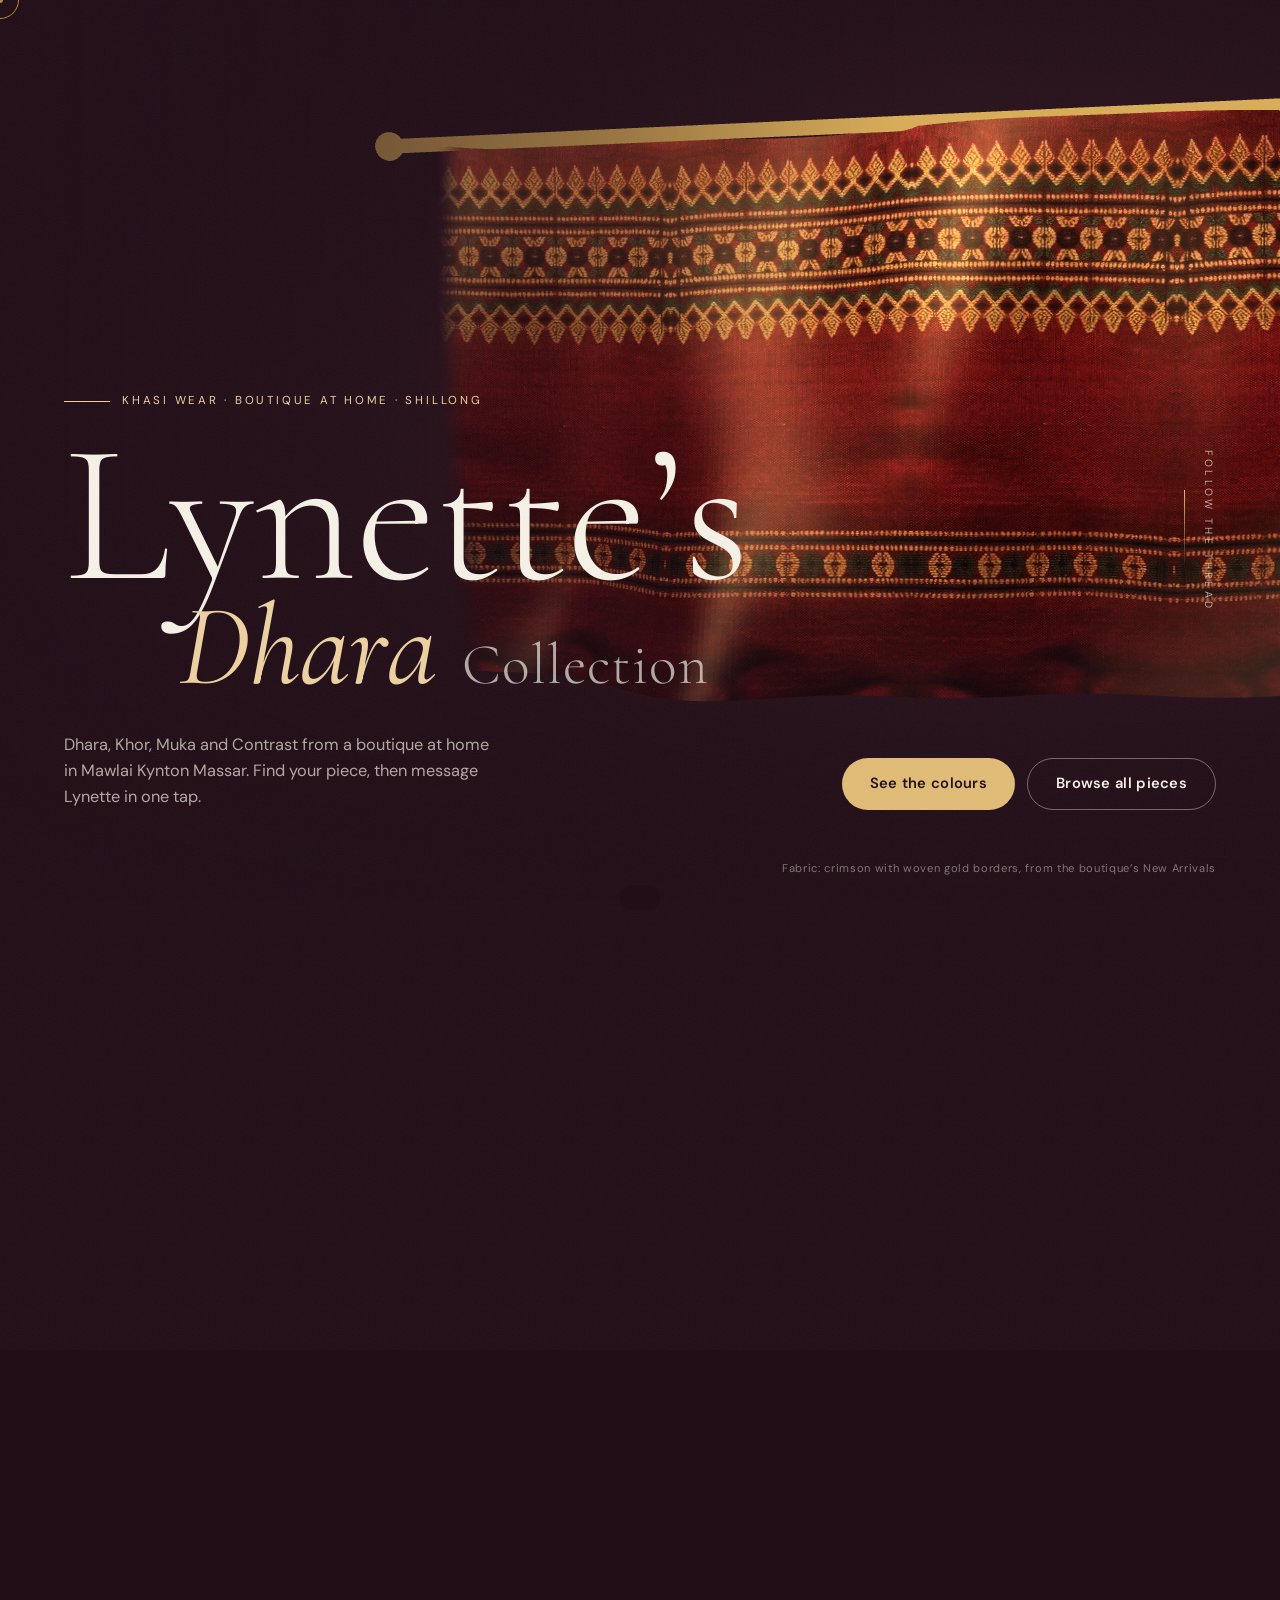
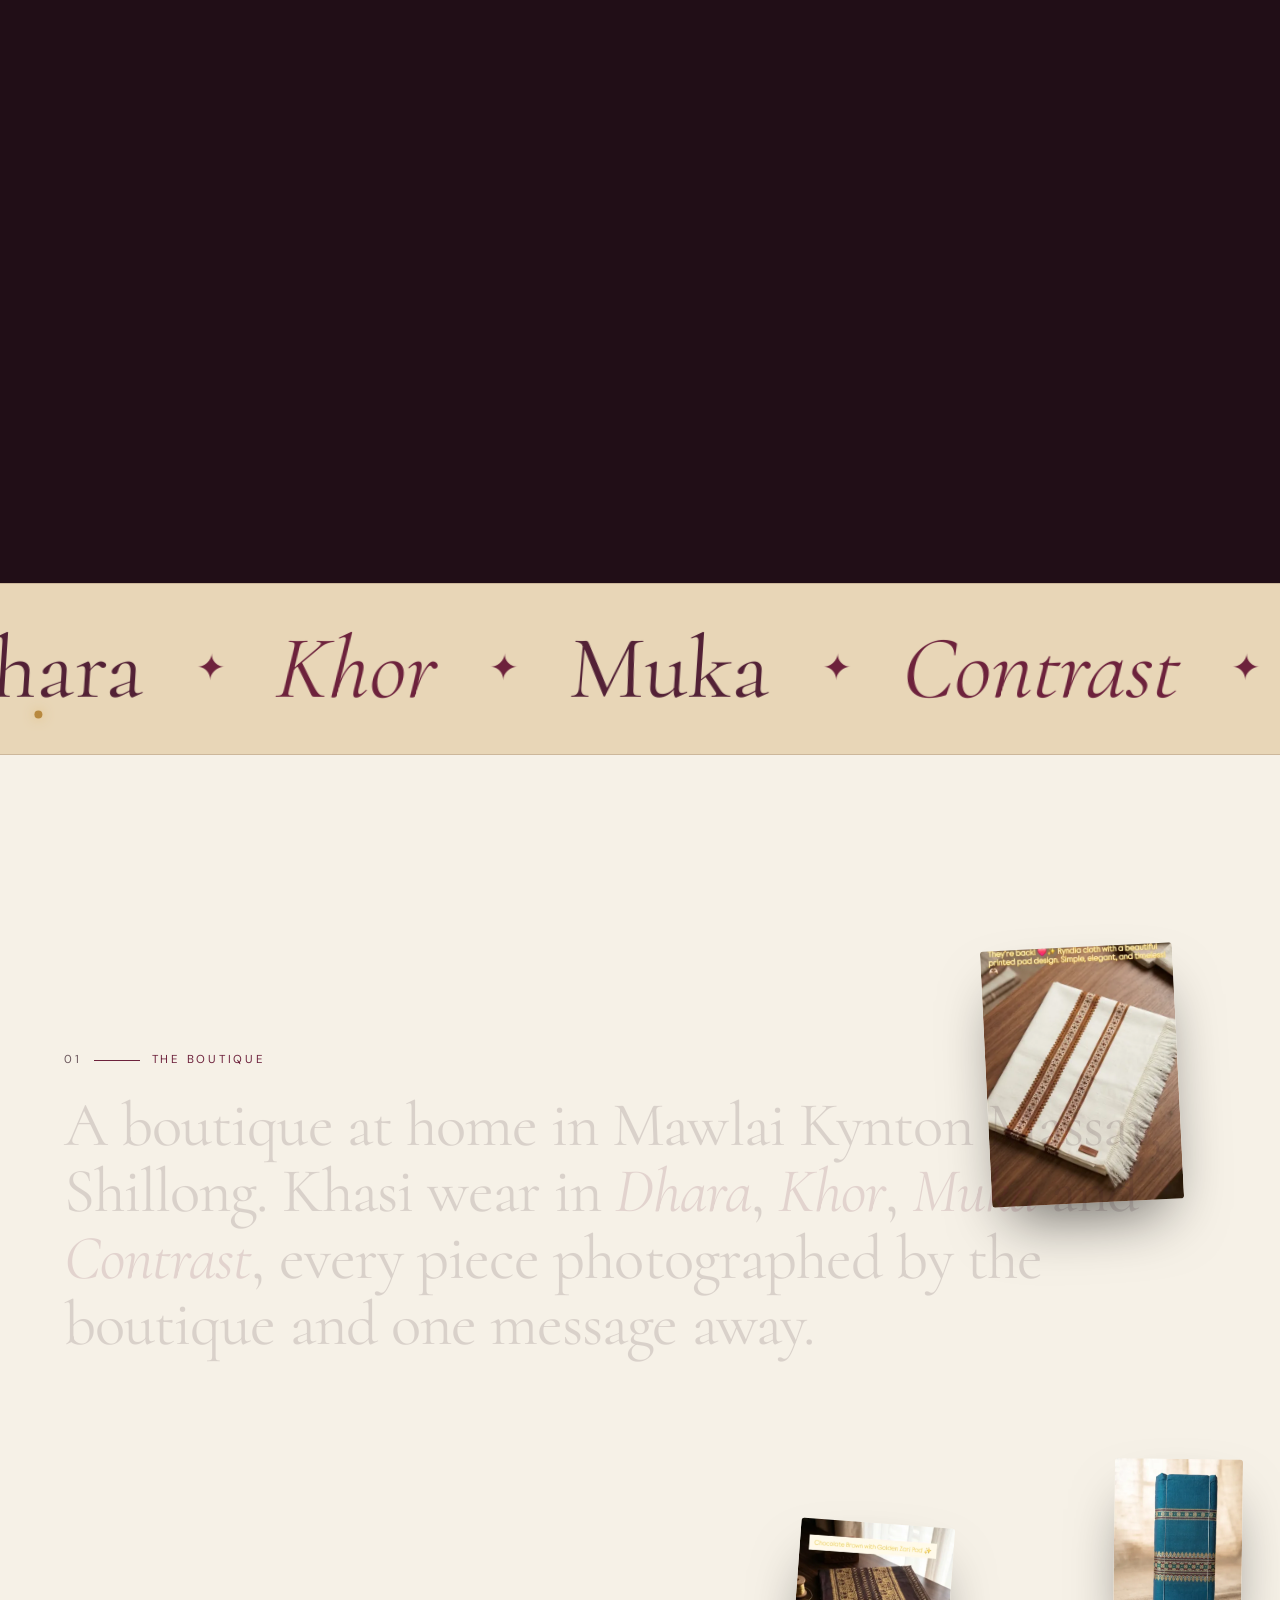
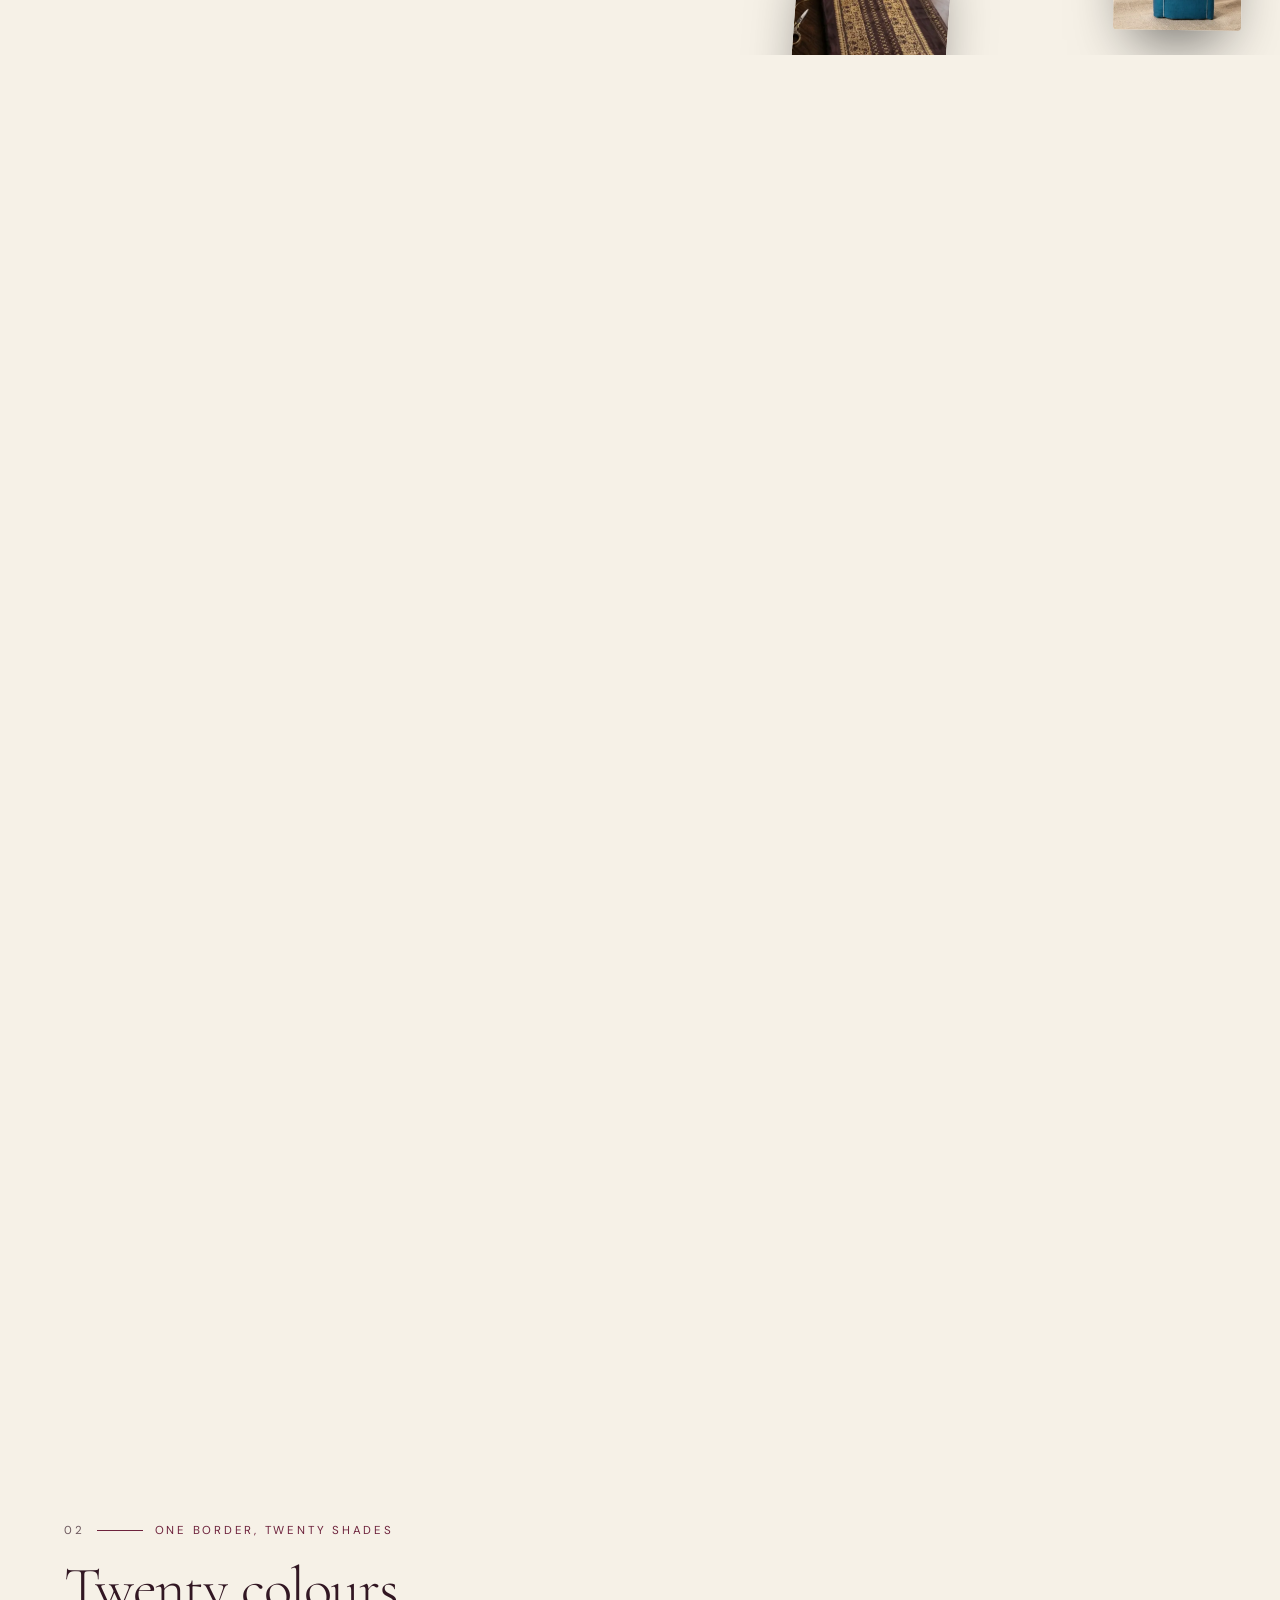
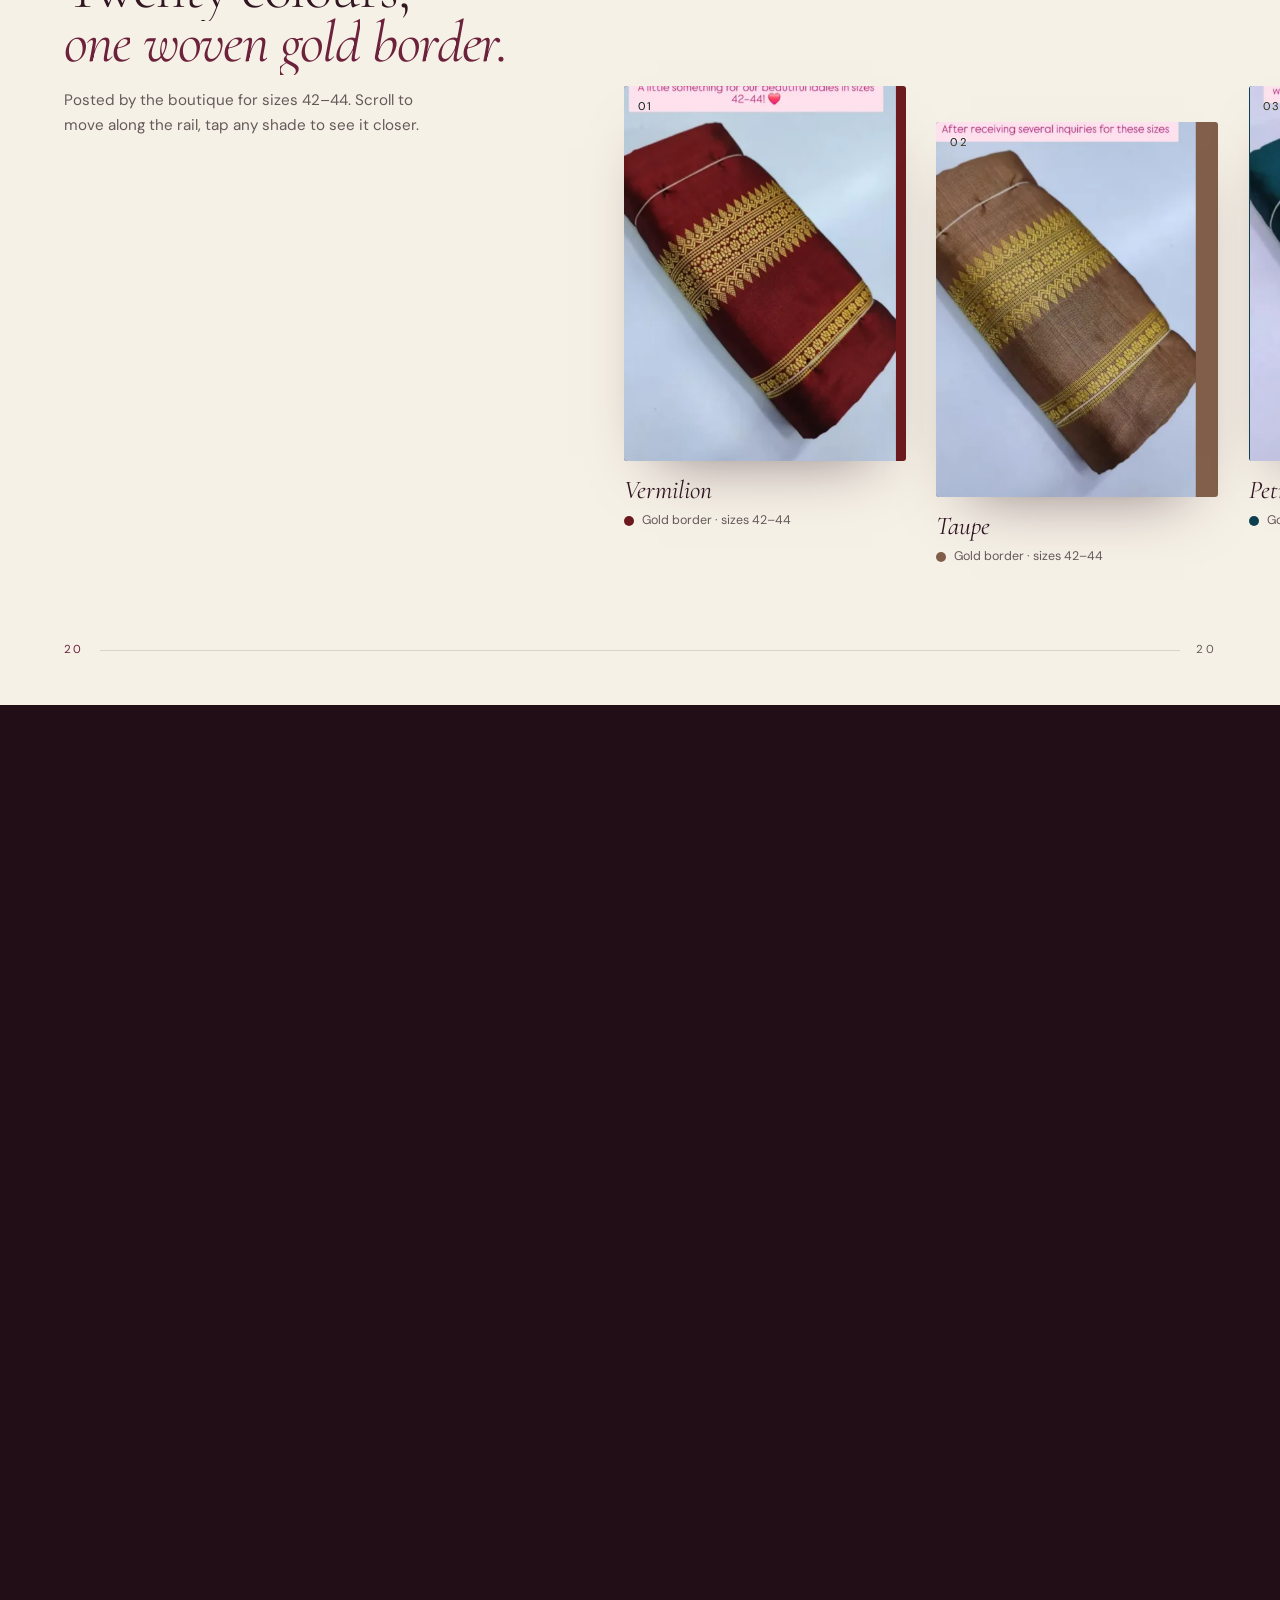
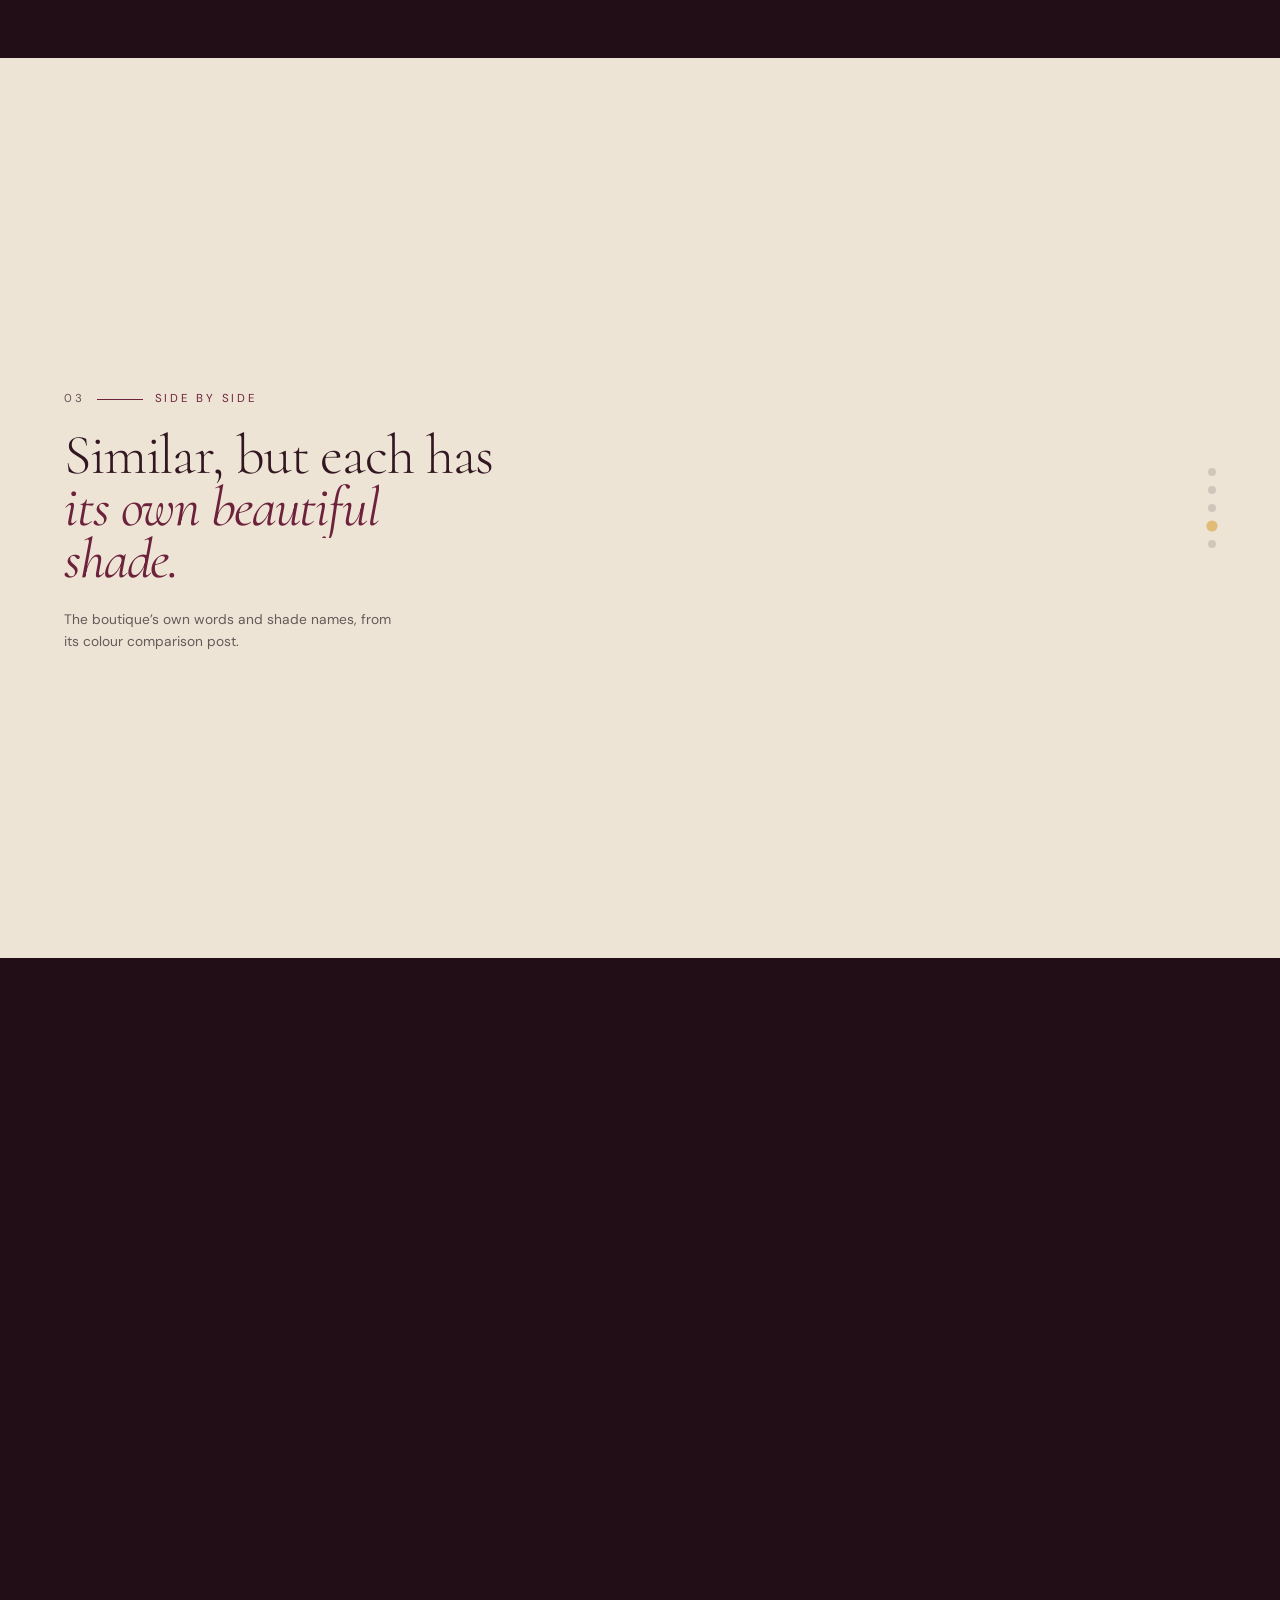
==== commit 82124066: "Always finish the loading counter at 100 Co-Authored-By: Claude Opus 5.5 <noreply@anthropic.com>" ====
--- a/index.html
+++ b/index.html
@@ -54,7 +54,9 @@
   document.addEventListener('cloth:ready',function(){got.cloth=1});
   document.addEventListener('cloth:none',function(){got.cloth=1});
   setTimeout(function(){got.fonts=got.load=got.cloth=1},4500);
-  window.__loaderFinish=function(){if(finished)return;finished=true;window.__loaderDone=true;document.dispatchEvent(new Event('loader:done'));
+  window.__loaderFinish=function(){if(finished)return;finished=true;window.__loaderDone=true;
+    cnt.textContent='100';bar.style.transform='scaleX(1)';nd.style.left='100%';L.classList.add('is-woven');
+    document.dispatchEvent(new Event('loader:done'));
     setTimeout(function(){if(L.style.display!=='none'){L.style.transition='opacity .6s';L.style.opacity=0;setTimeout(function(){L.style.display='none'},650)}},3500)};
   function tick(now){
     var real=(got.fonts+got.load+got.cloth)/3, time=Math.min(1,(now-t0)/2000);
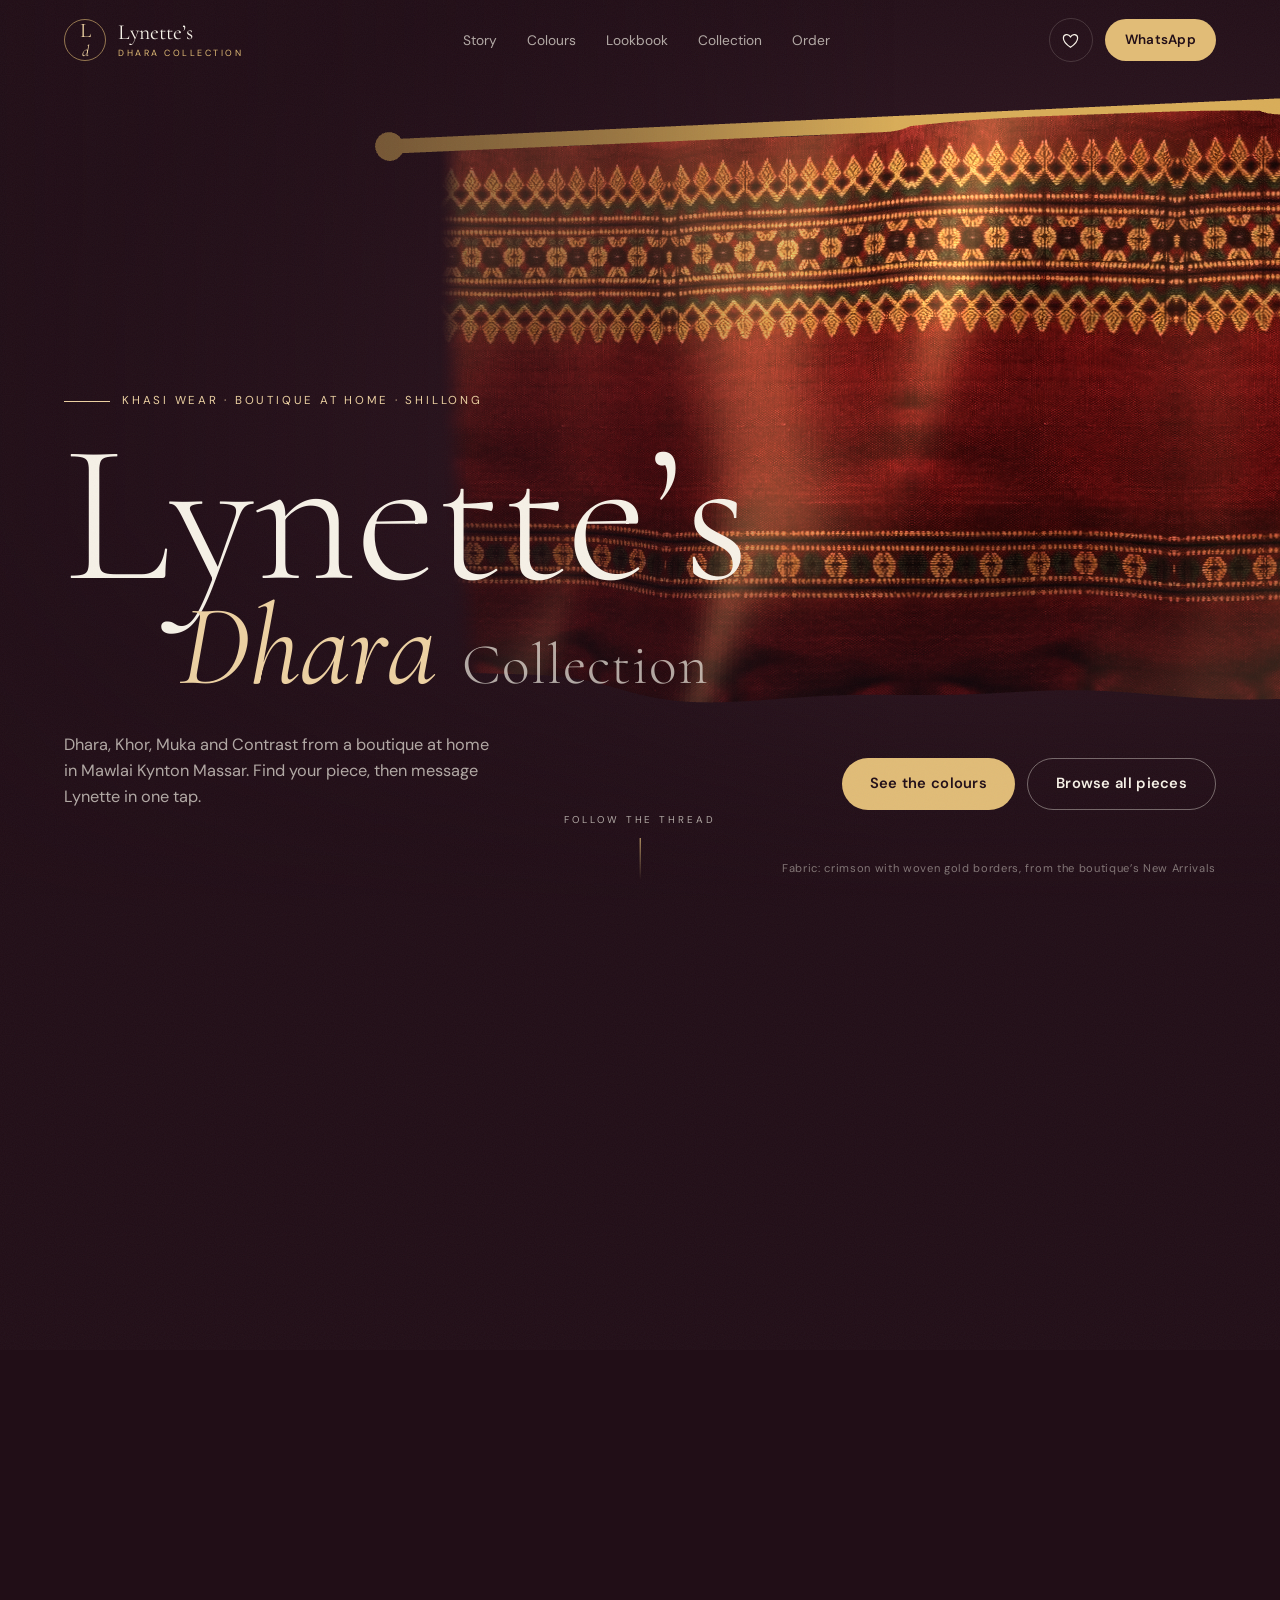
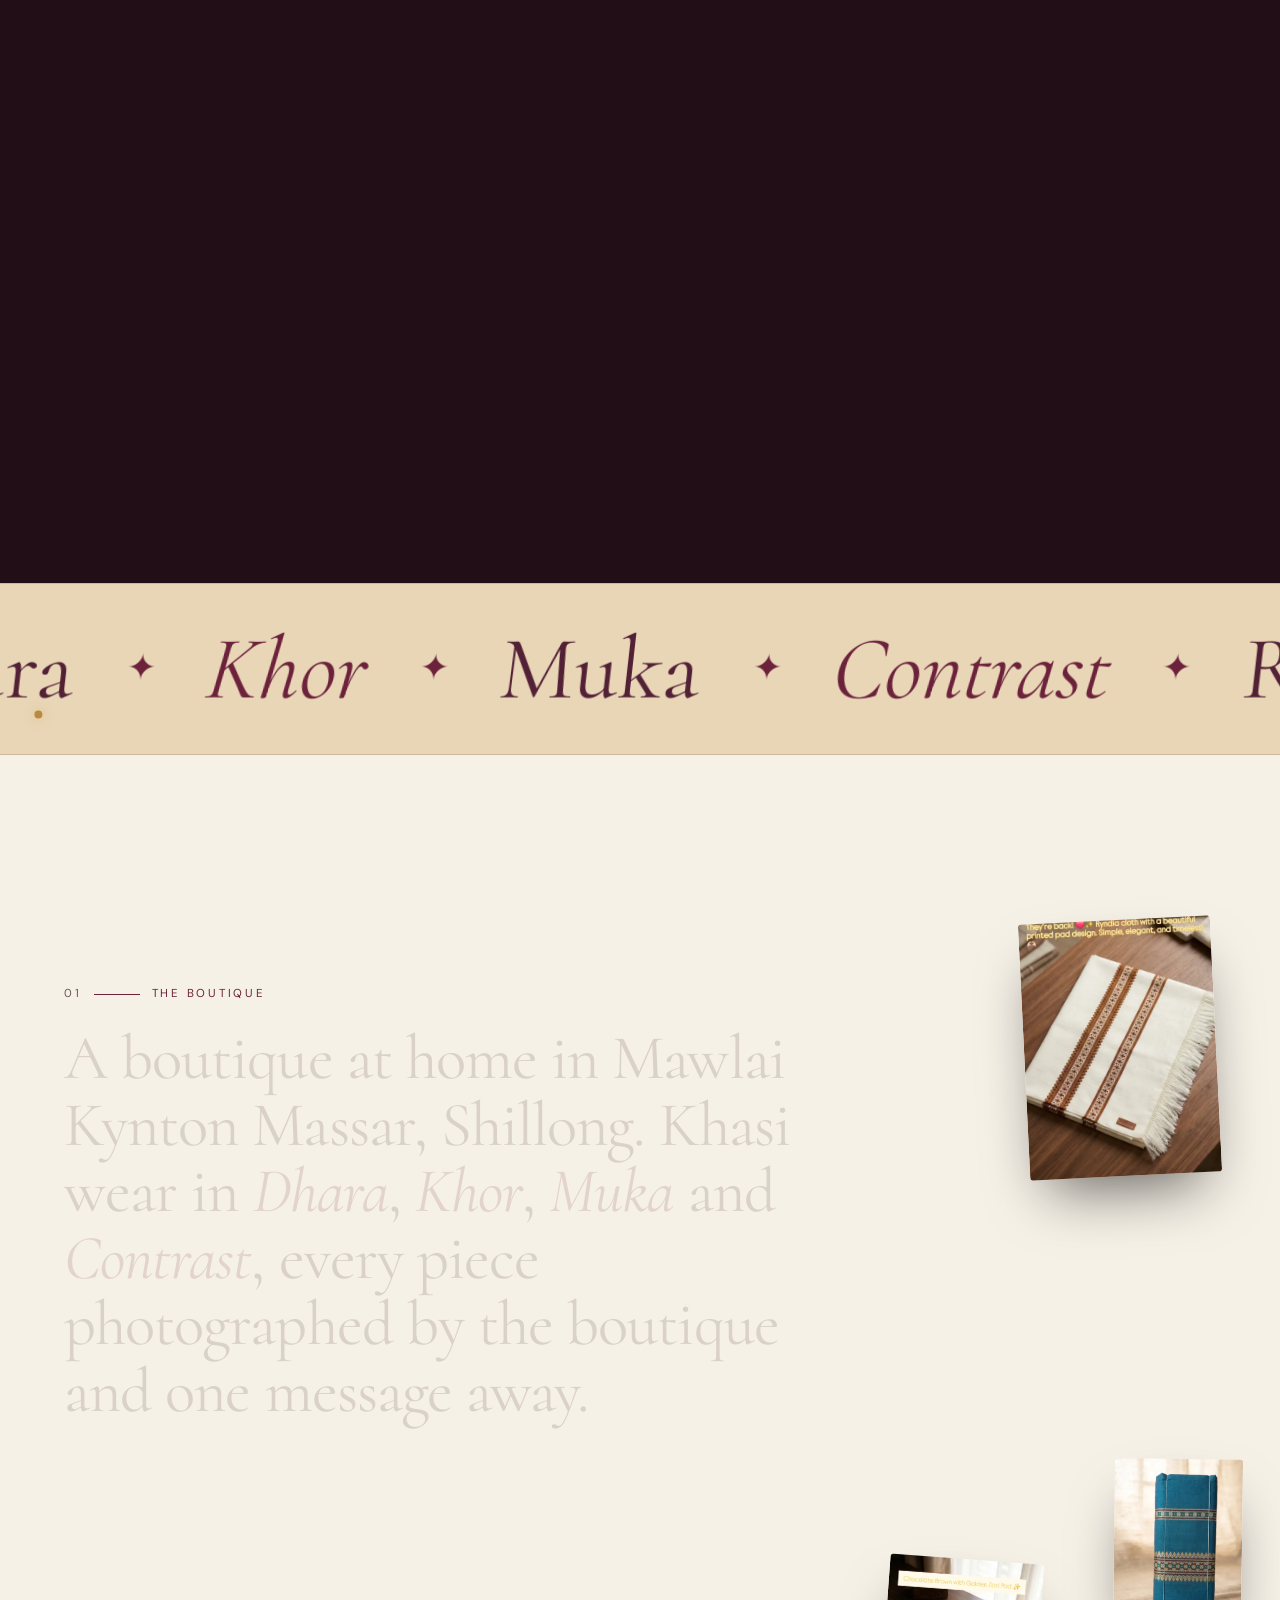
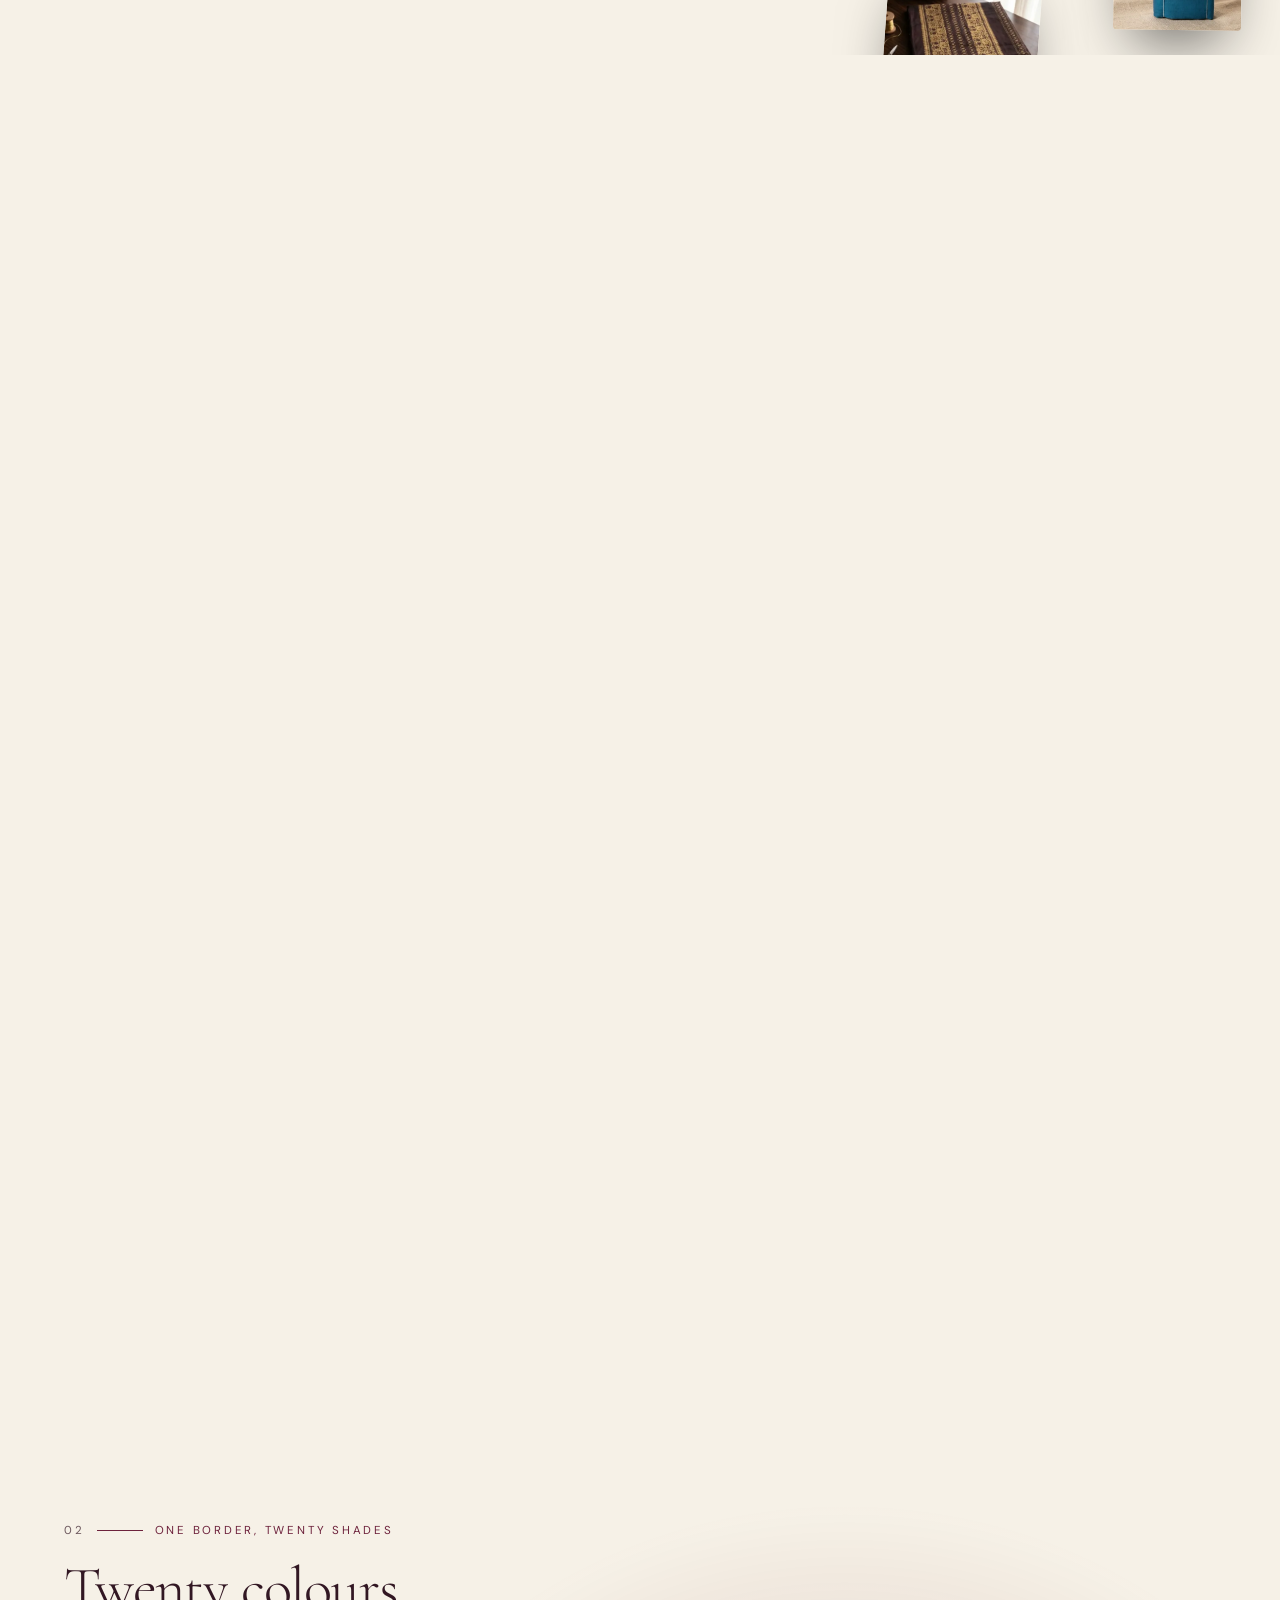
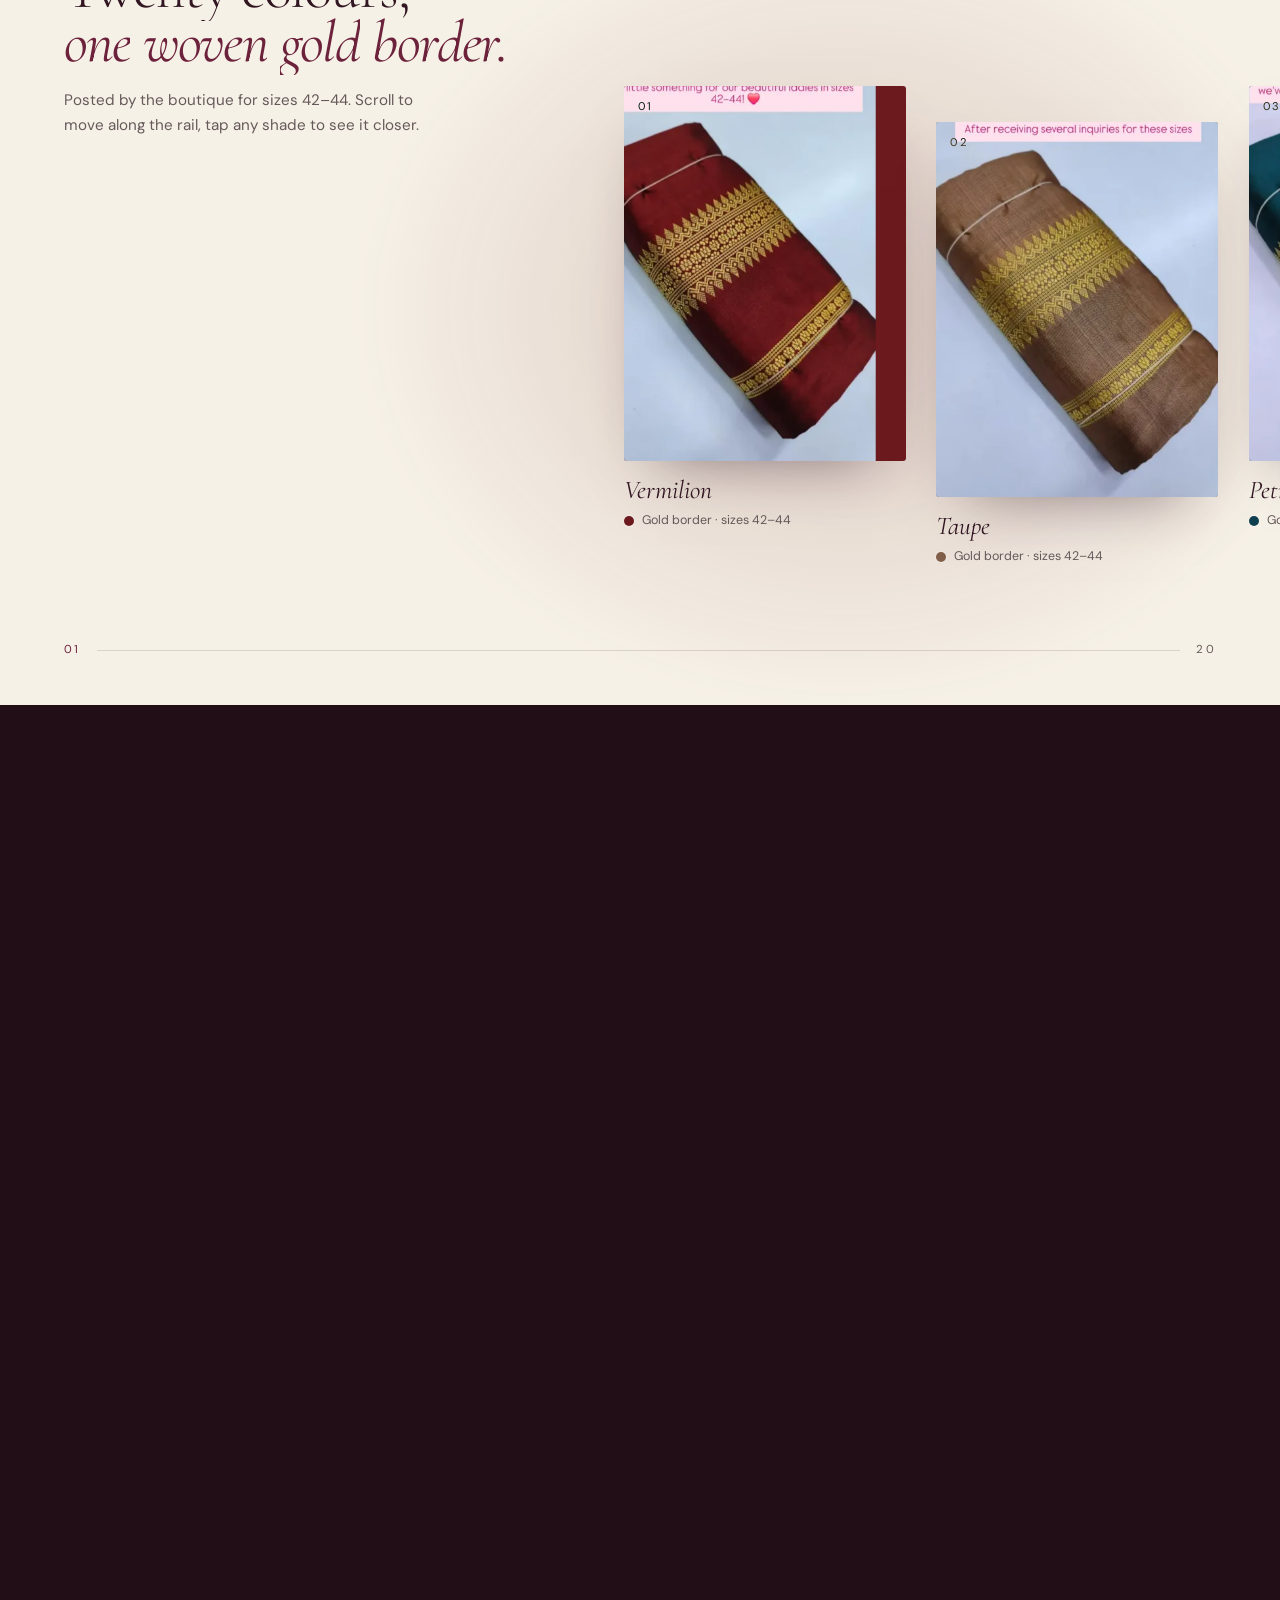
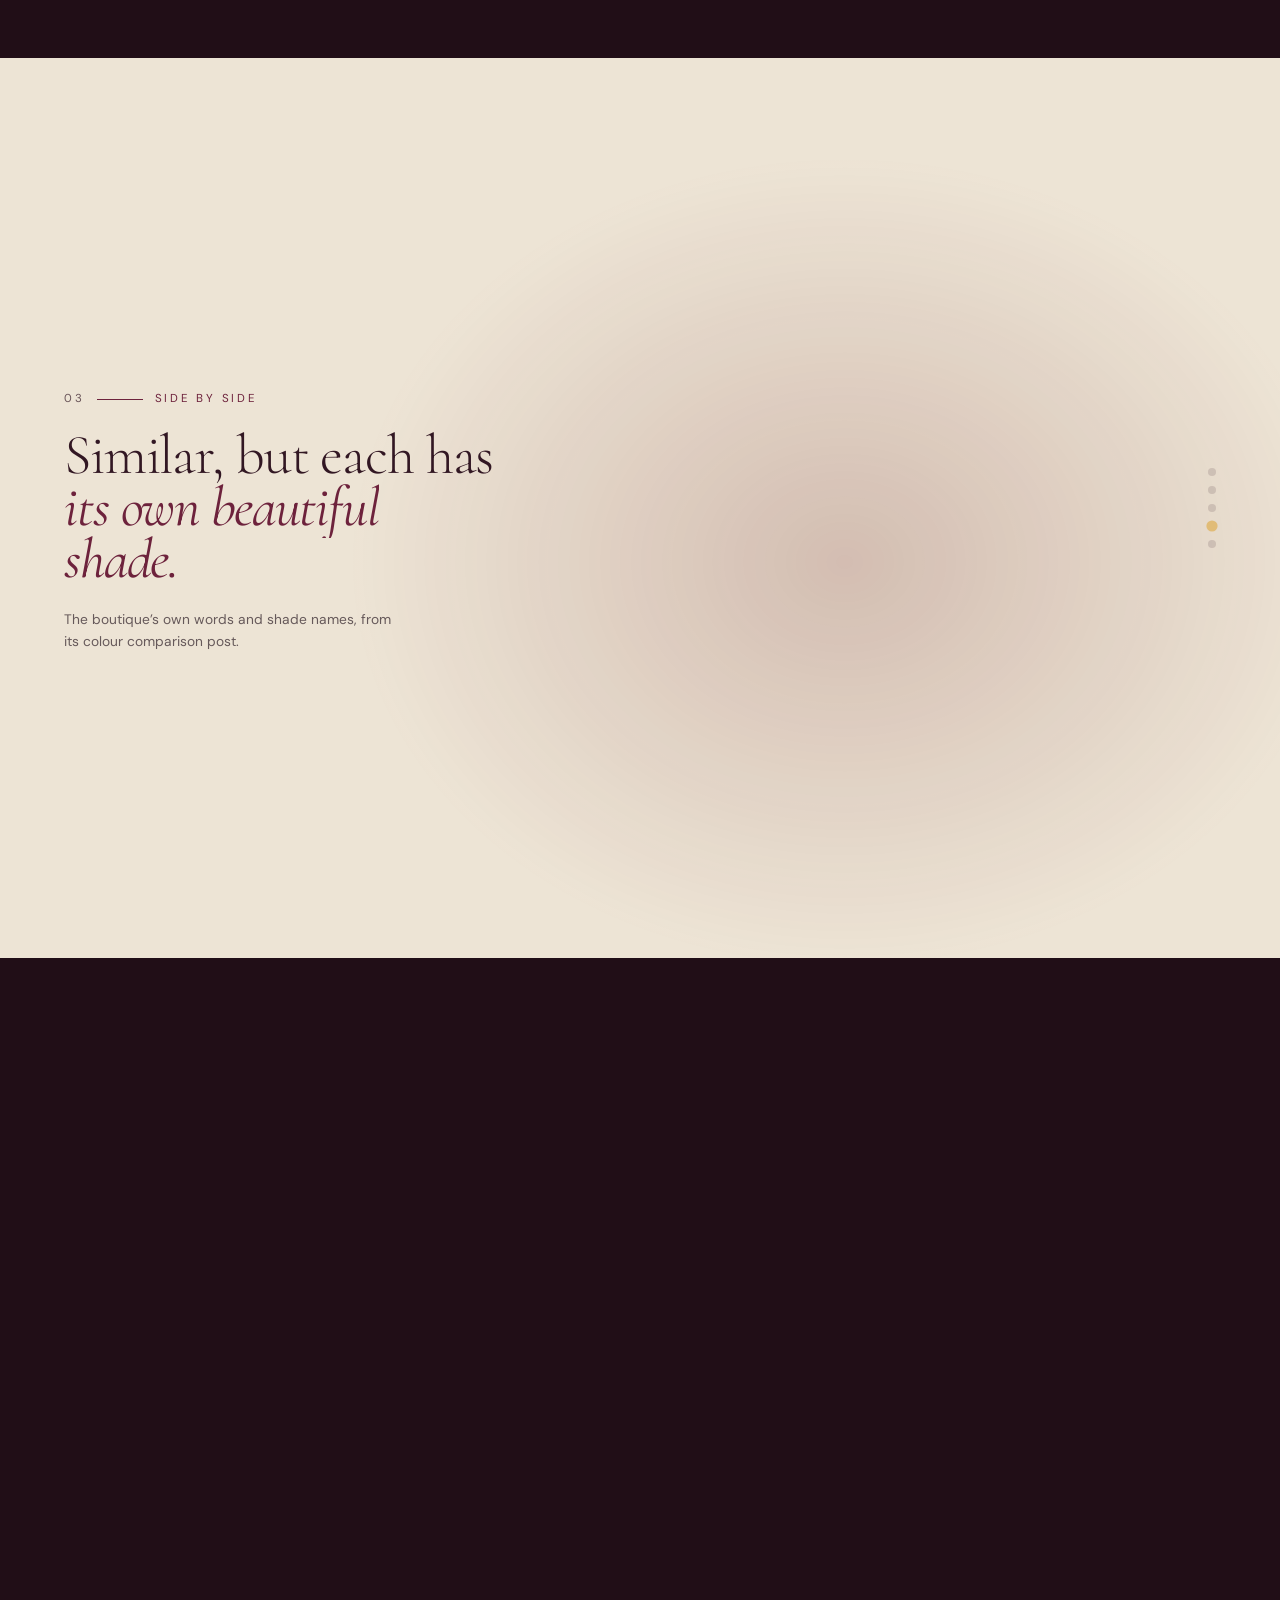
==== commit d54f87dc: "Fix review round 1 issues - Nav no longer gets stuck off screen after the intro; hide-on-scroll work" ====
--- a/index.html
+++ b/index.html
@@ -48,18 +48,20 @@
   var d=document.documentElement; if(d.classList.contains('reduced'))return;
   var L=document.getElementById('loader'); if(!L)return;
   var cnt=L.querySelector('.loader__count'), bar=L.querySelector('.loader__thread i'), nd=L.querySelector('.loader__thread b');
-  var t0=performance.now(), shown=0, got={fonts:0,load:0,cloth:0}, finished=false;
+  var t0=performance.now(), shown=0, got={fonts:0,load:0,cloth:0}, finished=false, repeat=false;
+  try{repeat=!!sessionStorage.getItem('ldc-intro')}catch(e){}
+  var MIN=repeat?800:2000; if(repeat)L.classList.add('is-quick'); /* reloads in the same visit get a short version */
   if(document.fonts&&document.fonts.ready)document.fonts.ready.then(function(){got.fonts=1});else got.fonts=1;
   addEventListener('load',function(){got.load=1});
   document.addEventListener('cloth:ready',function(){got.cloth=1});
   document.addEventListener('cloth:none',function(){got.cloth=1});
   setTimeout(function(){got.fonts=got.load=got.cloth=1},4500);
-  window.__loaderFinish=function(){if(finished)return;finished=true;window.__loaderDone=true;
+  window.__loaderFinish=function(){if(finished)return;finished=true;window.__loaderDone=true;try{sessionStorage.setItem('ldc-intro','1')}catch(e){}
     cnt.textContent='100';bar.style.transform='scaleX(1)';nd.style.left='100%';L.classList.add('is-woven');
     document.dispatchEvent(new Event('loader:done'));
     setTimeout(function(){if(L.style.display!=='none'){L.style.transition='opacity .6s';L.style.opacity=0;setTimeout(function(){L.style.display='none'},650)}},3500)};
   function tick(now){
-    var real=(got.fonts+got.load+got.cloth)/3, time=Math.min(1,(now-t0)/2000);
+    var real=(got.fonts+got.load+got.cloth)/3, time=Math.min(1,(now-t0)/MIN);
     var target=Math.min(time,.18+.82*real);
     shown+=(target-shown)*.09; if(target>=1&&shown>.995)shown=1;
     cnt.textContent=String(Math.round(shown*100)).padStart(2,'0');
@@ -95,8 +97,14 @@
   </div>
 </header>
 <div class="menu" id="menu" hidden>
+  <button type="button" class="menu__close" id="menu-close" aria-label="Close menu">Close ×</button>
   <a href="#story">Story</a><a href="#colours">Colours</a><a href="#lookbook">Lookbook</a><a href="#collection">Collection</a><a href="#order">How to order</a><a href="#visit">Visit</a>
+  <a class="btn btn--gold menu__wa" href="https://wa.me/917005366288?text=Hello%20Lynette%2C%20I%E2%80%99d%20like%20to%20enquire%20about%20your%20Khasi%20wear." target="_blank" rel="noopener"><span>Message Lynette on WhatsApp</span></a>
 </div>
+<a class="fab" id="fab" href="https://wa.me/917005366288?text=Hello%20Lynette%2C%20I%E2%80%99d%20like%20to%20enquire%20about%20your%20Khasi%20wear." target="_blank" rel="noopener" aria-label="Message Lynette on WhatsApp">
+  <svg viewBox="0 0 24 24" aria-hidden="true"><path d="M12 2a10 10 0 0 0-8.6 15.1L2 22l5-1.3A10 10 0 1 0 12 2Zm0 18.2a8.2 8.2 0 0 1-4.2-1.2l-.3-.2-3 .8.8-2.9-.2-.3A8.2 8.2 0 1 1 12 20.2Zm4.5-6.1c-.2-.1-1.5-.7-1.7-.8-.2-.1-.4-.1-.6.1l-.8 1c-.1.2-.3.2-.5.1a6.7 6.7 0 0 1-3.3-2.9c-.3-.4.3-.4.7-1.4.1-.2 0-.3 0-.4l-.8-1.8c-.2-.5-.4-.4-.6-.4h-.5a1 1 0 0 0-.7.3 3 3 0 0 0-.9 2.2 5.2 5.2 0 0 0 1.1 2.7 11.8 11.8 0 0 0 4.5 4c1.7.7 2.3.8 3.2.6a2.7 2.7 0 0 0 1.8-1.3 2.2 2.2 0 0 0 .2-1.3c-.1-.1-.3-.2-.5-.3Z"/></svg>
+  <span>Enquire</span>
+</a>
 
 <main id="main">
 <svg class="thread" id="thread" aria-hidden="true"><path class="thread__shadow"/><path class="thread__line"/><circle class="thread__needle" r="4"/></svg>
--- a/css/style.css
+++ b/css/style.css
@@ -173,8 +173,8 @@
 .hero__foot{display:flex;flex-wrap:wrap;align-items:flex-end;justify-content:space-between;gap:24px 40px;max-width:1500px}
 .hero__promise{max-width:430px;margin:0;color:var(--mute);font-size:1.02rem}
 .hero__cta{display:flex;flex-wrap:wrap;gap:12px}
-.hero__scroll{position:absolute;z-index:2;right:var(--pad);top:50%;display:flex;flex-direction:column;align-items:center;gap:14px;font-size:.66rem;letter-spacing:.3em;text-transform:uppercase;color:var(--mute);writing-mode:vertical-rl}
-.hero__scroll i{display:block;width:1px;height:80px;background:linear-gradient(var(--gold),transparent);animation:drip 2.2s var(--ease) infinite}
+.hero__scroll{position:absolute;z-index:2;left:50%;bottom:20px;transform:translateX(-50%);display:flex;flex-direction:column;align-items:center;gap:10px;font-size:.62rem;letter-spacing:.3em;text-transform:uppercase;color:var(--mute)}
+.hero__scroll i{display:block;width:1px;height:42px;background:linear-gradient(var(--gold),transparent);animation:drip 2.2s var(--ease) infinite}
 @keyframes drip{0%{transform:scaleY(0);transform-origin:top}50%{transform:scaleY(1);transform-origin:top}51%{transform-origin:bottom}100%{transform:scaleY(0);transform-origin:bottom}}
 .hero__caption{position:absolute;z-index:2;right:var(--pad);bottom:22px;margin:0;font-size:.7rem;color:rgba(var(--fg-rgb),.45);letter-spacing:.06em}
 .ch{display:inline-block;will-change:transform}
@@ -190,14 +190,14 @@
 /* ---------- story ---------- */
 .story{position:relative}
 .story__pin{position:relative;min-height:100vh;display:flex;flex-direction:column;justify-content:center;padding:120px var(--pad);overflow:hidden}
-.story__text{position:relative;z-index:2;max-width:1280px;margin:0;font-family:var(--serif);font-weight:400;font-size:clamp(2rem,4.9vw,4.9rem);line-height:1.06;letter-spacing:-.015em}
+.story__text{position:relative;z-index:2;max-width:min(1280px,62vw);margin:0;font-family:var(--serif);font-weight:400;font-size:clamp(2rem,4.9vw,4.9rem);line-height:1.06;letter-spacing:-.015em}
 .story__text em{color:var(--accent-hi)}
 .story__text .w{opacity:.14;transition:none}
 html.reduced .story__text .w,html.no-js .story__text .w{opacity:1}
 .story__float{position:absolute;z-index:1;width:clamp(120px,15vw,240px);aspect-ratio:3/4;overflow:hidden;border-radius:3px;box-shadow:0 30px 60px -20px rgba(0,0,0,.6)}
 .story__float img{width:100%;height:118%;object-fit:cover}
-.story__float--a{right:8vw;top:12vh;transform:rotate(4deg)}
-.story__float--b{right:26vw;bottom:9vh;width:clamp(110px,12vw,190px);transform:rotate(-5deg)}
+.story__float--a{right:5vw;top:9vh;transform:rotate(4deg)}
+.story__float--b{right:19vw;bottom:5vh;width:clamp(110px,12vw,190px);transform:rotate(-5deg)}
 .story__float--c{right:3vw;bottom:16vh;width:clamp(100px,10vw,160px);transform:rotate(-2deg)}
 
 /* ---------- colours (horizontal) ---------- */
@@ -305,7 +305,7 @@
 .rrow a:hover .rrow__name{transform:translateX(24px);color:var(--accent-hi)}
 .rrow__go{position:relative;display:flex;align-items:center;gap:12px;font-size:.82rem;color:var(--mute)}
 .rrow__go img{width:52px;height:52px;border-radius:50%;object-fit:cover;border:1px solid rgba(var(--accent-rgb),.5)}
-.ranges__preview{position:fixed;left:0;top:0;z-index:5;width:220px;aspect-ratio:1;border-radius:50%;overflow:hidden;pointer-events:none;opacity:0;transform:scale(.6);box-shadow:0 30px 60px rgba(0,0,0,.5)}
+.ranges__preview{position:fixed;left:0;top:0;z-index:5;width:150px;aspect-ratio:1;border-radius:50%;overflow:hidden;pointer-events:none;opacity:0;transform:scale(.6);box-shadow:0 30px 60px rgba(0,0,0,.5)}
 .ranges__preview img{width:100%;height:100%;object-fit:cover}
 .prices{margin-top:clamp(40px,7vh,70px);display:grid;gap:14px}
 .prices__label{margin:0;font-size:.72rem;letter-spacing:.24em;text-transform:uppercase;color:var(--accent)}
@@ -317,7 +317,8 @@
 /* ---------- collection ---------- */
 .collection{position:relative;padding:clamp(100px,14vh,160px) var(--pad)}
 .collection__head{margin-bottom:clamp(30px,5vh,50px)}
-.filters{position:sticky;top:70px;z-index:20;display:flex;flex-wrap:wrap;align-items:center;gap:10px 18px;padding:14px 0;margin-bottom:28px;background:linear-gradient(var(--paper) 70%,rgba(246,241,231,0))}
+.filters{position:sticky;top:70px;z-index:20;display:flex;flex-wrap:wrap;align-items:center;gap:10px 18px;padding:14px 0;margin-bottom:28px;background:var(--paper);box-shadow:0 1px 0 var(--rule),-40px 0 0 var(--paper),40px 0 0 var(--paper);transition:top .6s var(--ease)}
+html.nav-up .filters{top:0}
 .filters__group{display:flex;flex-wrap:wrap;gap:8px}
 .chip{display:inline-flex;align-items:center;gap:8px;min-height:40px;padding:0 16px;border-radius:99px;border:1px solid var(--faint);font-size:.82rem;color:var(--mute);transition:border-color .3s,color .3s,background .3s}
 .chip i{width:10px;height:10px;border-radius:50%}
@@ -422,8 +423,8 @@
 .wish__items button{min-width:44px;min-height:44px;color:var(--mute)}
 .wish__empty{color:var(--mute)}
 .wish .btn[aria-disabled="true"]{opacity:.4;pointer-events:none}
-.toast{position:fixed;left:50%;bottom:24px;z-index:500;transform:translate(-50%,140%);padding:12px 20px;border-radius:99px;background:var(--ink);color:var(--surface);font-size:.86rem;font-weight:600;transition:transform .5s var(--ease);pointer-events:none}
-.toast.on{transform:translate(-50%,0)}
+.toast{position:fixed;left:50%;bottom:24px;z-index:500;transform:translate(-50%,calc(100% + 40px));visibility:hidden;padding:12px 20px;border-radius:99px;background:var(--ink);color:var(--surface);font-size:.86rem;font-weight:600;transition:transform .5s var(--ease);pointer-events:none}
+.toast.on{transform:translate(-50%,0);visibility:visible}
 
 /* ---------- initial hidden states (JS + motion only) ---------- */
 html.js:not(.reduced) [data-reveal]{opacity:0;transform:translateY(30px)}
@@ -557,3 +558,39 @@
 .toast{background:var(--wine);color:var(--paper)}
 .chip[aria-checked="true"]{background:var(--wine);color:var(--paper);border-color:var(--wine)}
 .btn--line::before{background:var(--ink)}
+
+/* ---------- round 1 fixes ---------- */
+.hero,.story__pin,.colours__pin,.pairs__pin,.look__pin{overflow:clip}
+.look__ring{top:44%}
+.look__now{margin-top:12px}
+/* feathers: soften the paper ↔ wine edges */
+.reels{position:relative;padding-bottom:calc(clamp(100px,14vh,160px) + 18vh)}
+.reels::after,.order::after{content:"";position:absolute;left:0;right:0;bottom:0;height:20vh;pointer-events:none;background:linear-gradient(rgba(33,14,23,0),#210e17)}
+.order{padding-bottom:calc(clamp(100px,14vh,160px) + 20vh)}
+.ranges{padding-top:calc(clamp(100px,14vh,170px) + 14vh)}
+.ranges::before{content:"";position:absolute;left:0;right:0;top:0;height:20vh;z-index:1;pointer-events:none;background:linear-gradient(#210e17,rgba(33,14,23,0))}
+/* menu */
+.menu__close{position:absolute;top:18px;right:16px;min-height:44px;padding:0 16px;border:1px solid var(--faint);border-radius:99px;font-size:.84rem}
+.menu .menu__wa{margin-top:24px;font-family:var(--sans);font-size:.95rem;align-self:flex-start}
+/* mobile WhatsApp pill */
+.fab{display:none}
+@media (max-width:760px){
+  .fab{position:fixed;right:16px;bottom:calc(16px + env(safe-area-inset-bottom));z-index:130;display:inline-flex;align-items:center;gap:8px;min-height:52px;padding:0 20px 0 16px;border-radius:99px;background:#25d366;color:#0b2e17;font-weight:700;font-size:.9rem;text-decoration:none;box-shadow:0 14px 30px -10px rgba(0,0,0,.45);transform:translateY(140%);transition:transform .6s var(--ease)}
+  .fab svg{width:22px;height:22px;fill:currentColor}
+  .fab.on{transform:none}
+  body:has(dialog[open]) .fab,body:has(#menu:not([hidden])) .fab{transform:translateY(140%)}
+  .nav:not(.is-solid)::before{content:"";position:absolute;inset:0 0 -30px;z-index:-1;background:linear-gradient(rgba(33,14,23,.85),rgba(33,14,23,0));pointer-events:none}
+  .colours__rail{gap:30px}
+  .look__scene{min-height:52svh}
+  /* quick view: photo first, actions pinned to the bottom of the sheet */
+  .quick__info{order:0;padding:10px 16px 0}
+  .quick__actions{order:0;position:sticky;bottom:0;z-index:4;margin:6px -16px 0;padding:12px 16px calc(12px + env(safe-area-inset-bottom));background:var(--paper);box-shadow:0 -1px 0 var(--rule)}
+  .quick__actions .btn{flex:1 1 auto}
+  .quick__zoom{max-height:44svh;min-height:260px}
+  .quick__media{padding-top:56px}
+  .filters{box-shadow:0 1px 0 var(--rule)}
+}
+/* repeat visit: short loader */
+.loader.is-quick .loader__name text{animation-duration:.7s;animation-delay:0s}
+.loader.is-quick .loader__loom i{animation-delay:0s!important;animation-duration:.5s}
+.loader.is-quick .loader__diamond{animation-delay:.3s}
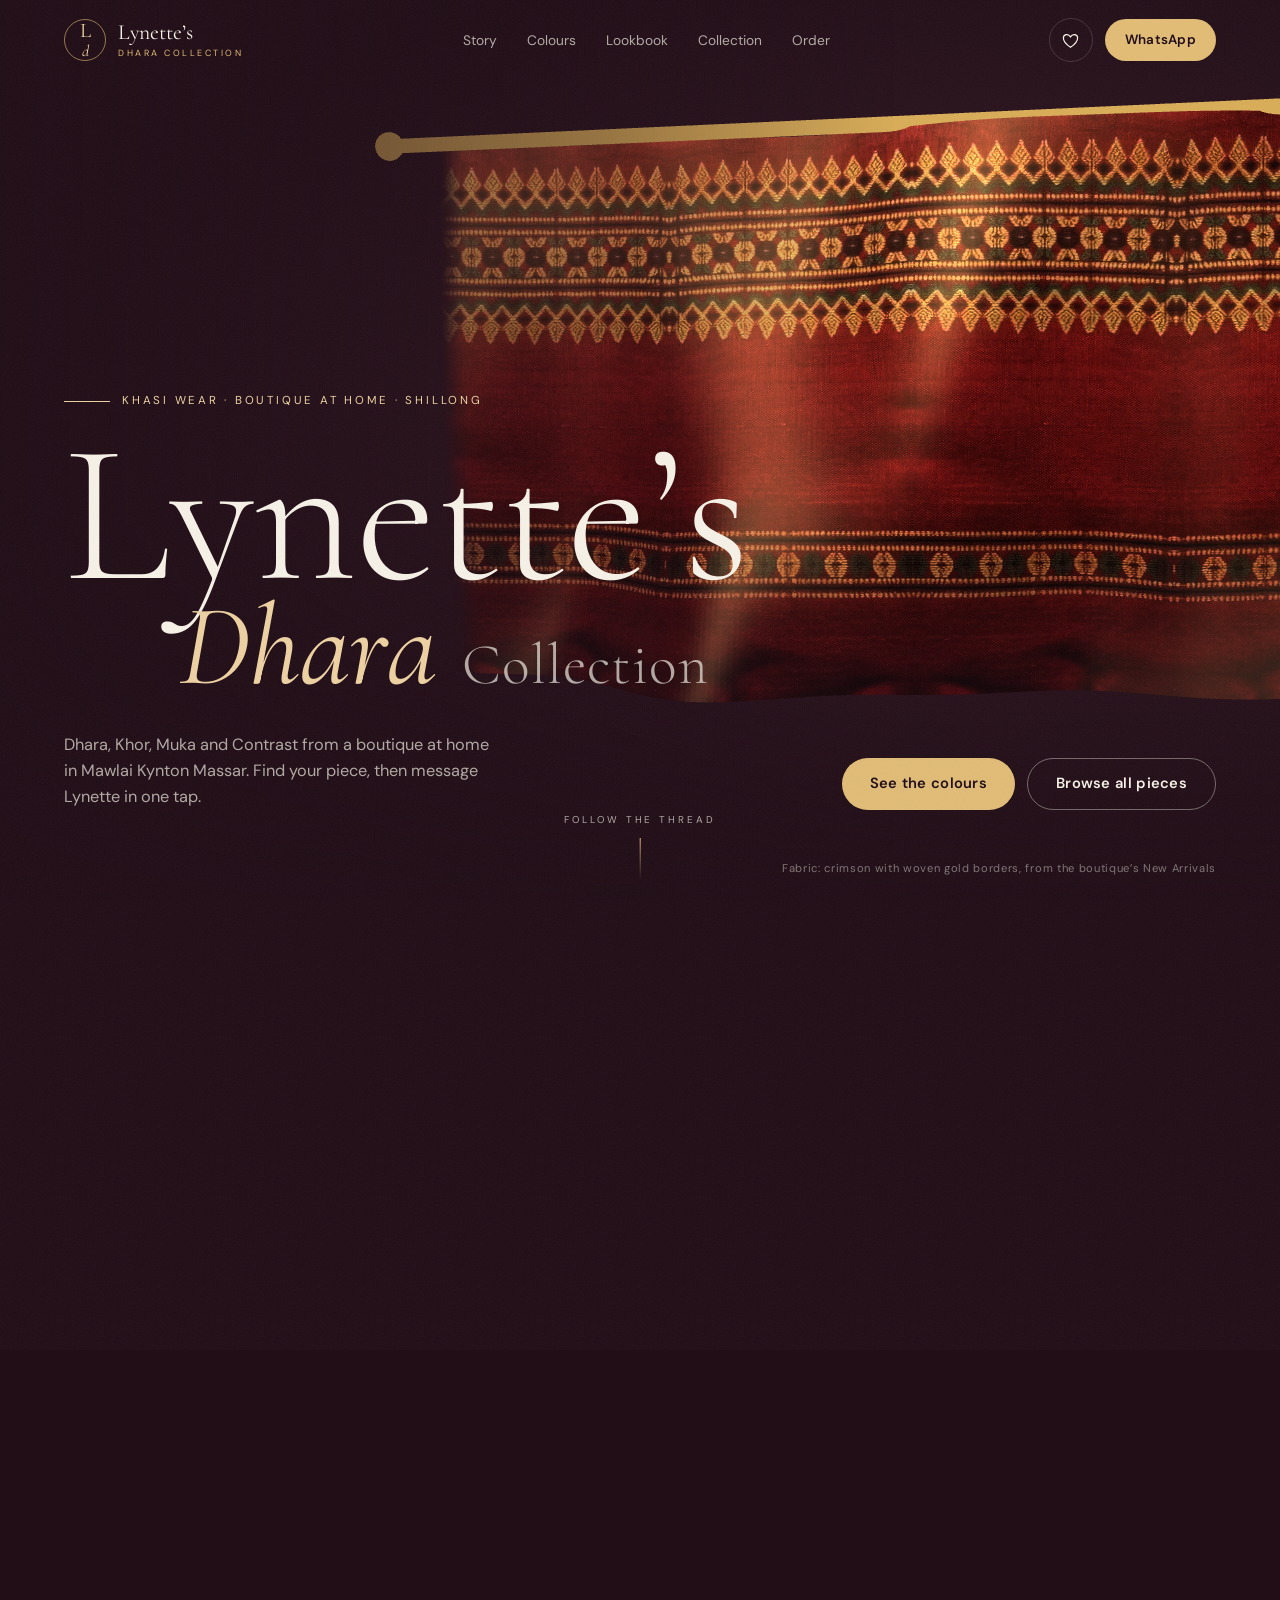
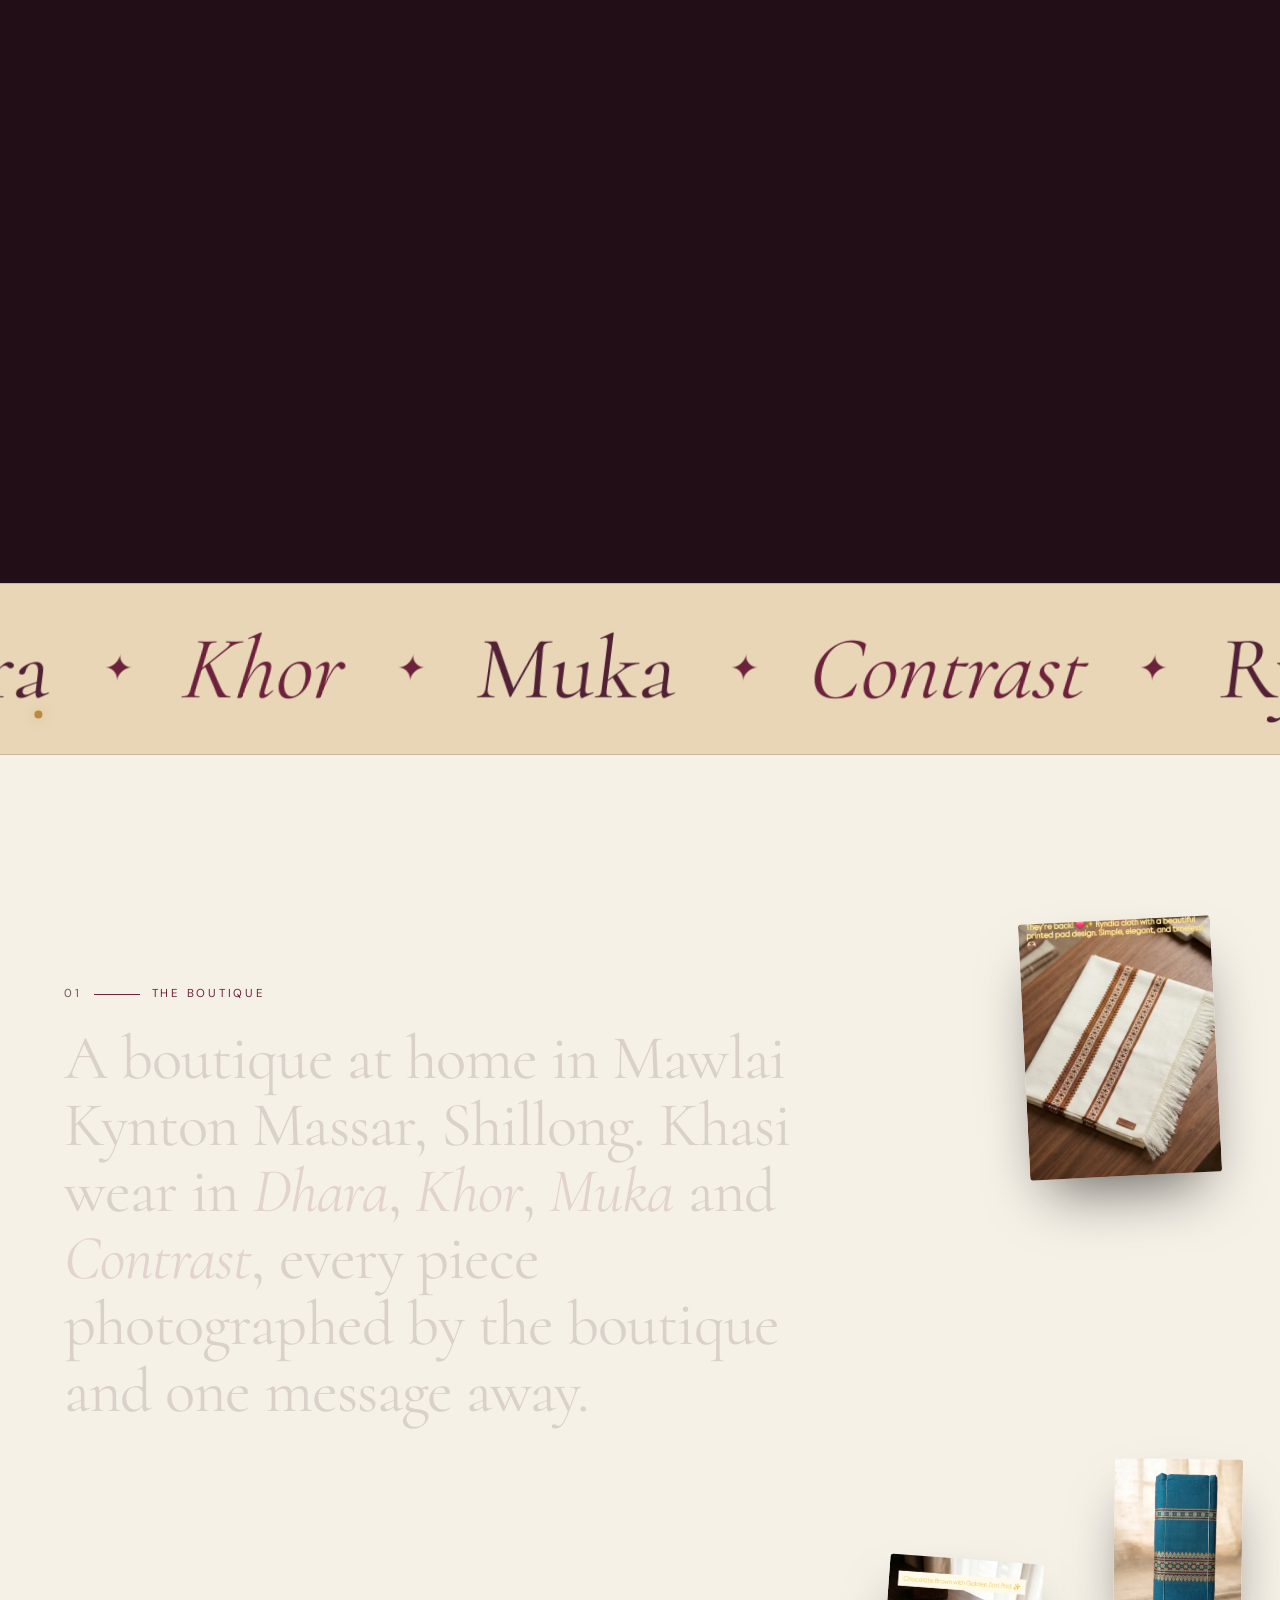
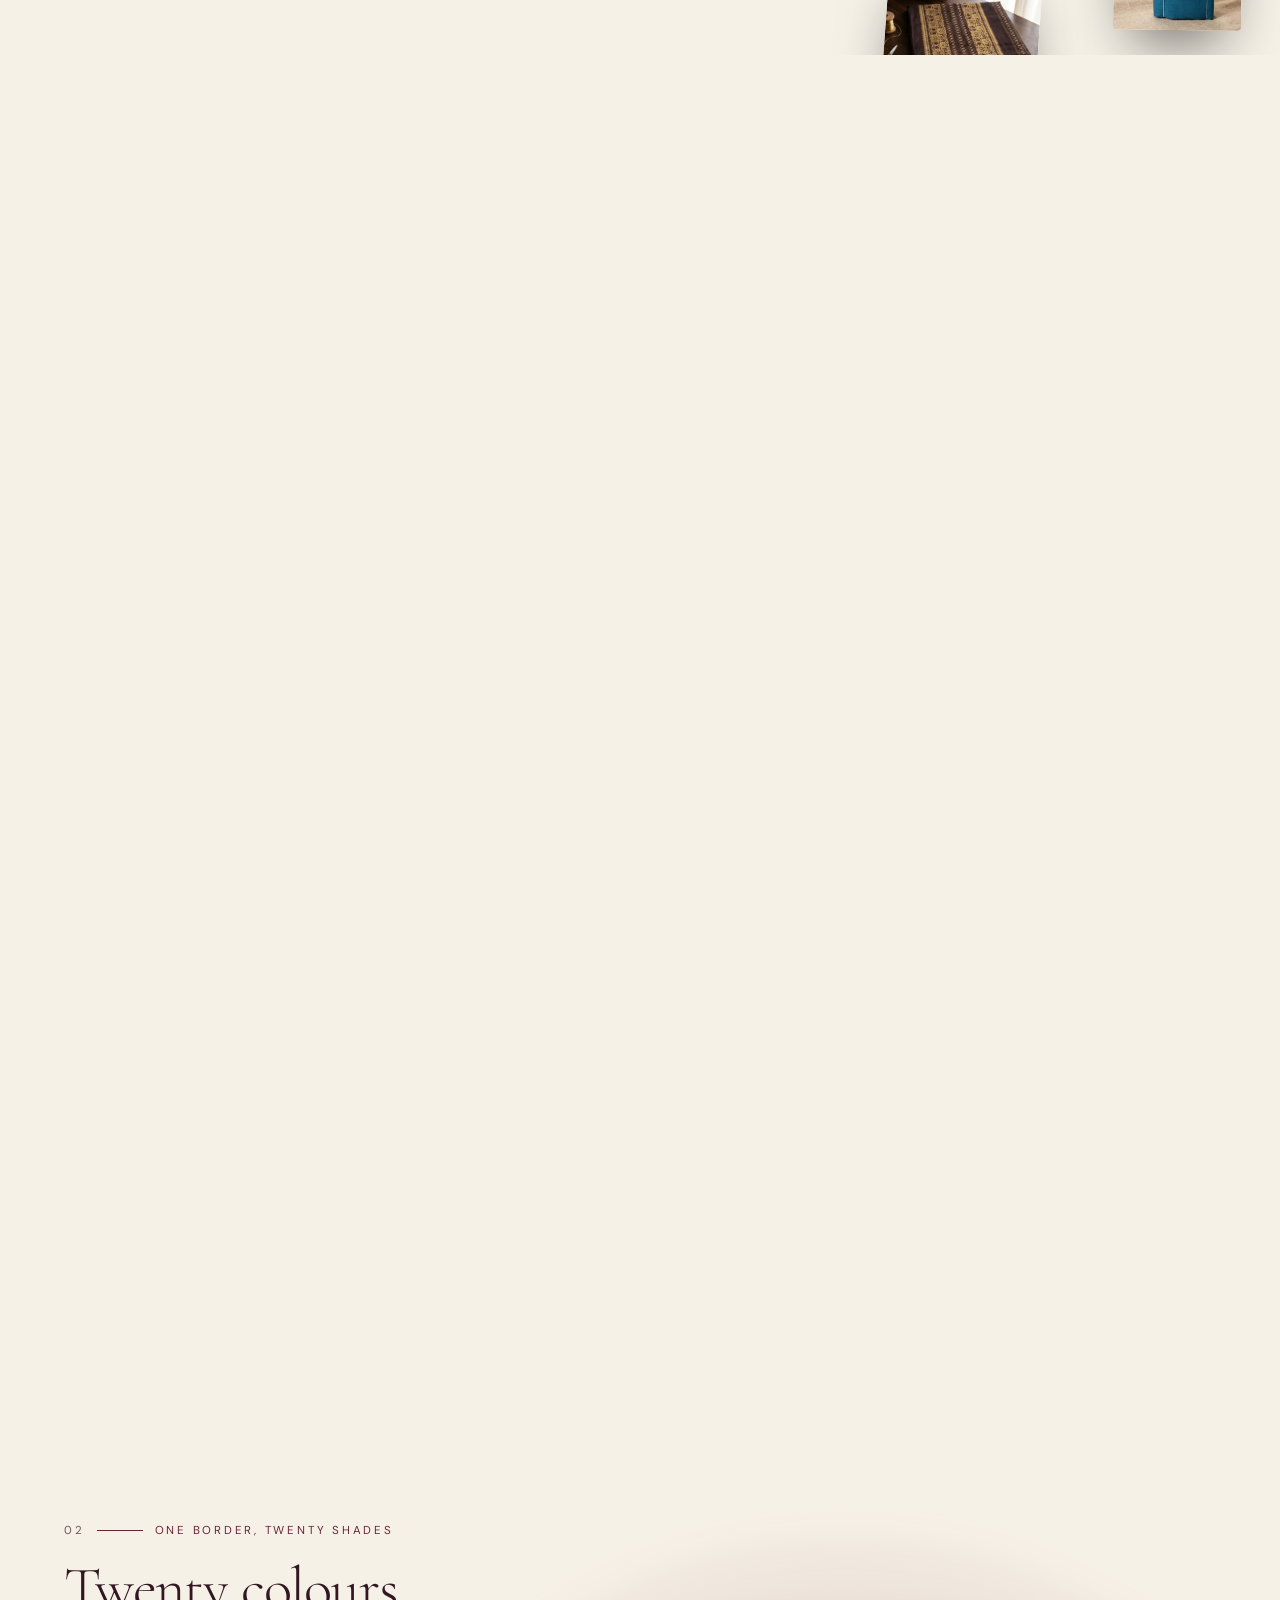
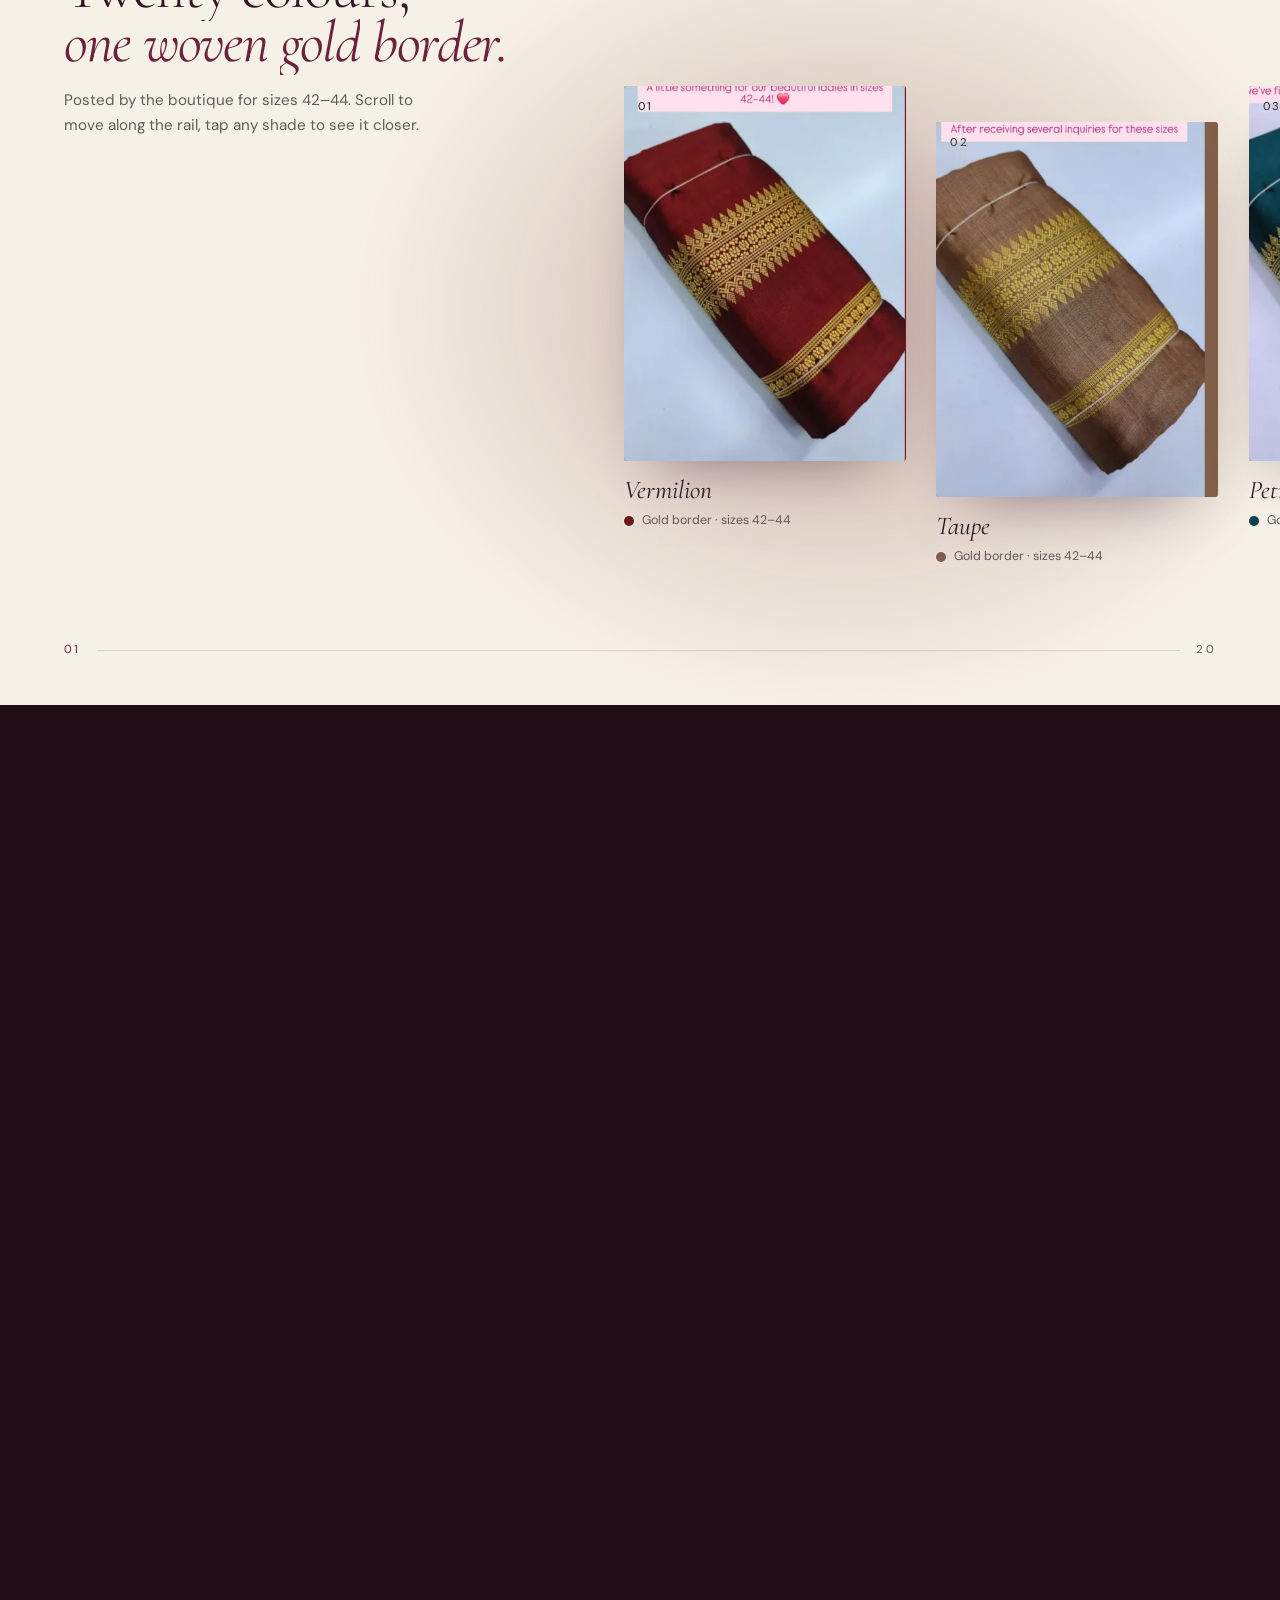
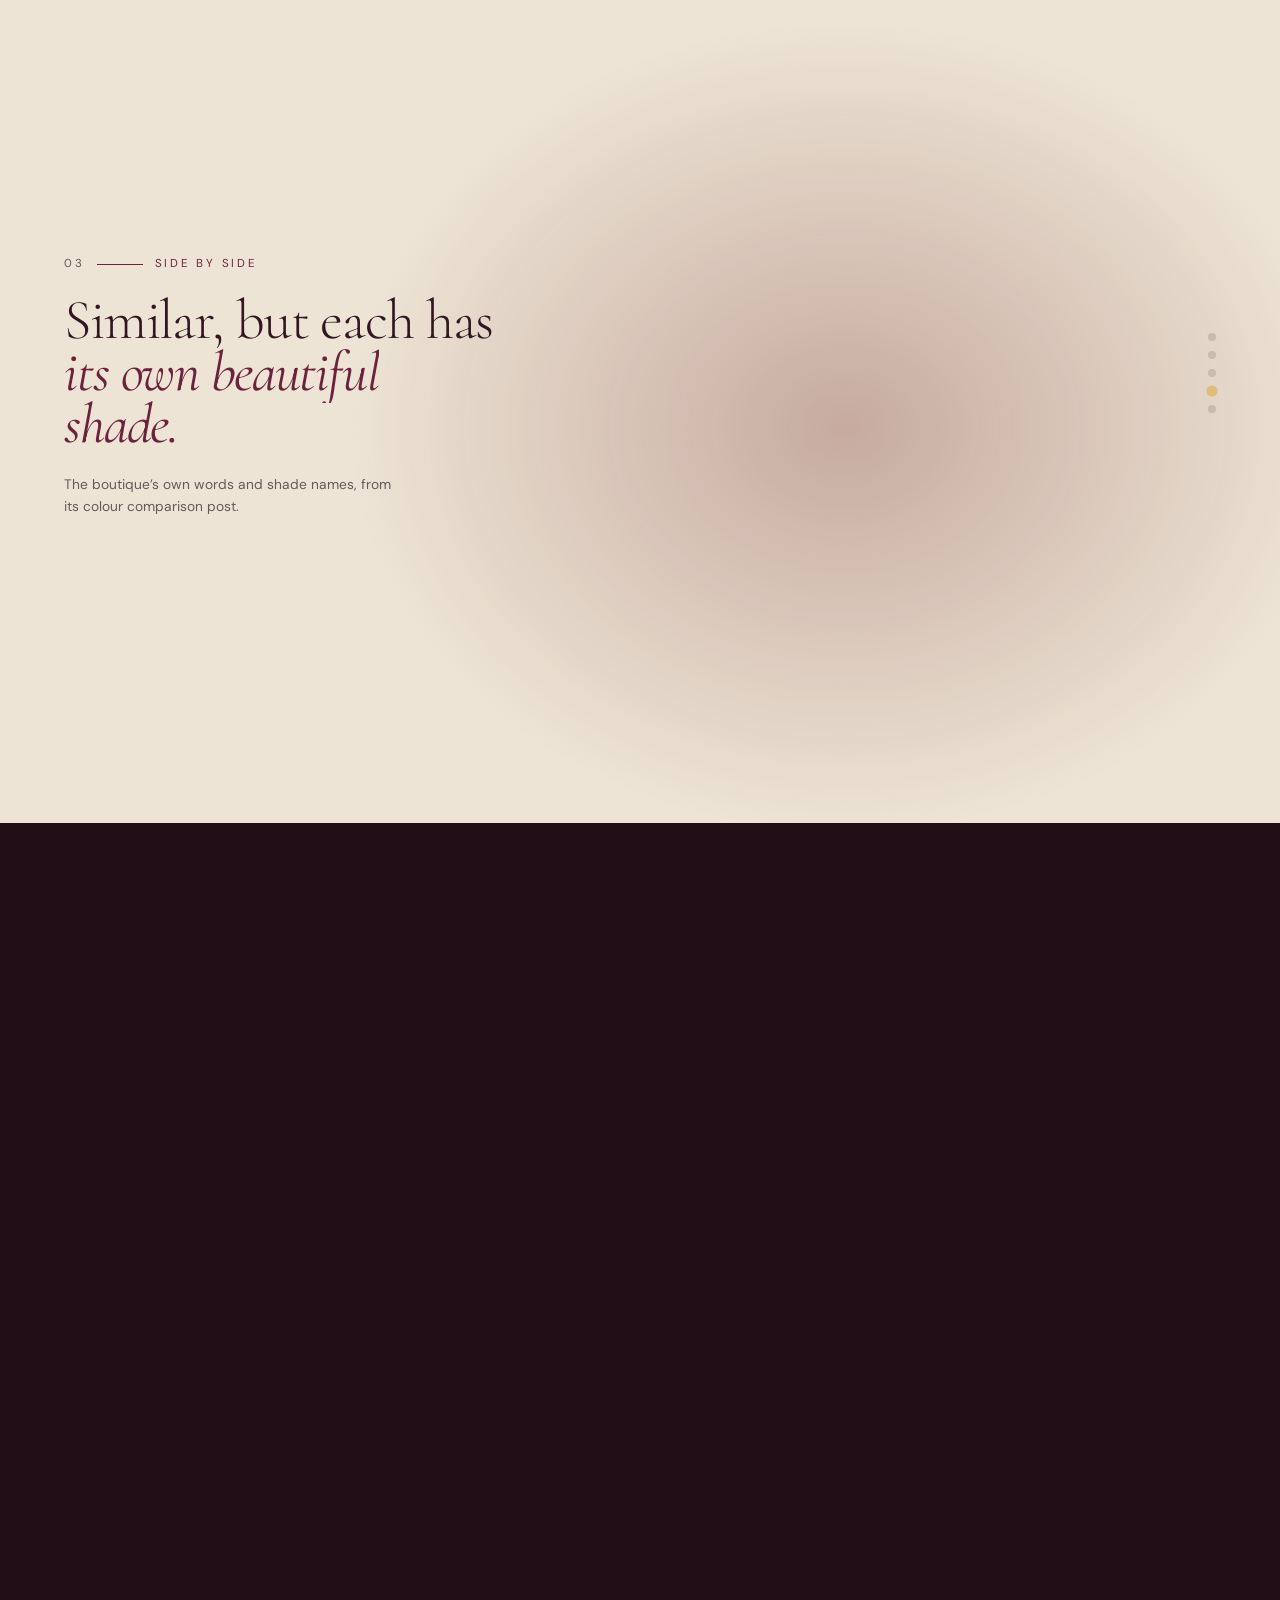
==== commit 3e941cbe: "Fix review round 2 issues - Thread fades out across the whole pinned colour rail, pairs and prices -" ====
--- a/index.html
+++ b/index.html
@@ -50,7 +50,7 @@
   var cnt=L.querySelector('.loader__count'), bar=L.querySelector('.loader__thread i'), nd=L.querySelector('.loader__thread b');
   var t0=performance.now(), shown=0, got={fonts:0,load:0,cloth:0}, finished=false, repeat=false;
   try{repeat=!!sessionStorage.getItem('ldc-intro')}catch(e){}
-  var MIN=repeat?800:2000; if(repeat)L.classList.add('is-quick'); /* reloads in the same visit get a short version */
+  var MIN=repeat?800:2000; if(repeat){L.classList.add('is-quick');got.cloth=1} /* reloads in the same visit get a short version */
   if(document.fonts&&document.fonts.ready)document.fonts.ready.then(function(){got.fonts=1});else got.fonts=1;
   addEventListener('load',function(){got.load=1});
   document.addEventListener('cloth:ready',function(){got.cloth=1});
@@ -60,10 +60,12 @@
     cnt.textContent='100';bar.style.transform='scaleX(1)';nd.style.left='100%';L.classList.add('is-woven');
     document.dispatchEvent(new Event('loader:done'));
     setTimeout(function(){if(L.style.display!=='none'){L.style.transition='opacity .6s';L.style.opacity=0;setTimeout(function(){L.style.display='none'},650)}},3500)};
+  var last=t0;
   function tick(now){
+    var dt=Math.min(100,now-last);last=now;
     var real=(got.fonts+got.load+got.cloth)/3, time=Math.min(1,(now-t0)/MIN);
     var target=Math.min(time,.18+.82*real);
-    shown+=(target-shown)*.09; if(target>=1&&shown>.995)shown=1;
+    shown+=(target-shown)*(1-Math.pow(.91,dt/16.7)); /* time-based, same speed on slow GPUs */ if(target>=1&&shown>.995)shown=1;
     cnt.textContent=String(Math.round(shown*100)).padStart(2,'0');
     bar.style.transform='scaleX('+shown+')'; nd.style.left=(shown*100)+'%';
     if(shown>=1){L.classList.add('is-woven');setTimeout(window.__loaderFinish,250);return}
@@ -97,7 +99,6 @@
   </div>
 </header>
 <div class="menu" id="menu" hidden>
-  <button type="button" class="menu__close" id="menu-close" aria-label="Close menu">Close ×</button>
   <a href="#story">Story</a><a href="#colours">Colours</a><a href="#lookbook">Lookbook</a><a href="#collection">Collection</a><a href="#order">How to order</a><a href="#visit">Visit</a>
   <a class="btn btn--gold menu__wa" href="https://wa.me/917005366288?text=Hello%20Lynette%2C%20I%E2%80%99d%20like%20to%20enquire%20about%20your%20Khasi%20wear." target="_blank" rel="noopener"><span>Message Lynette on WhatsApp</span></a>
 </div>
--- a/css/style.css
+++ b/css/style.css
@@ -570,7 +570,6 @@
 .ranges{padding-top:calc(clamp(100px,14vh,170px) + 14vh)}
 .ranges::before{content:"";position:absolute;left:0;right:0;top:0;height:20vh;z-index:1;pointer-events:none;background:linear-gradient(#210e17,rgba(33,14,23,0))}
 /* menu */
-.menu__close{position:absolute;top:18px;right:16px;min-height:44px;padding:0 16px;border:1px solid var(--faint);border-radius:99px;font-size:.84rem}
 .menu .menu__wa{margin-top:24px;font-family:var(--sans);font-size:.95rem;align-self:flex-start}
 /* mobile WhatsApp pill */
 .fab{display:none}
@@ -594,3 +593,20 @@
 .loader.is-quick .loader__name text{animation-duration:.7s;animation-delay:0s}
 .loader.is-quick .loader__loom i{animation-delay:0s!important;animation-duration:.5s}
 .loader.is-quick .loader__diamond{animation-delay:.3s}
+
+/* ---------- round 2 fixes ---------- */
+.order::after{height:12vh}
+.order{padding-bottom:calc(clamp(100px,14vh,160px) + 12vh)}
+.fab span{transition:opacity .3s}
+@media (max-width:760px){
+  .story__text{max-width:none}
+  .toast{bottom:calc(84px + env(safe-area-inset-bottom))}
+  .reels::after,.order::after,.ranges::before{height:10vh}
+  .reels{padding-bottom:calc(clamp(100px,14vh,160px) + 8vh)}
+  .order{padding-bottom:calc(clamp(100px,14vh,160px) + 10vh)}
+  .ranges{padding-top:calc(clamp(100px,14vh,170px) + 6vh)}
+  .look__scene{min-height:44svh}
+  .fab.mini{padding:0;width:52px;justify-content:center}
+  .fab.mini span{display:none}
+  .shade__sub{display:none}
+}
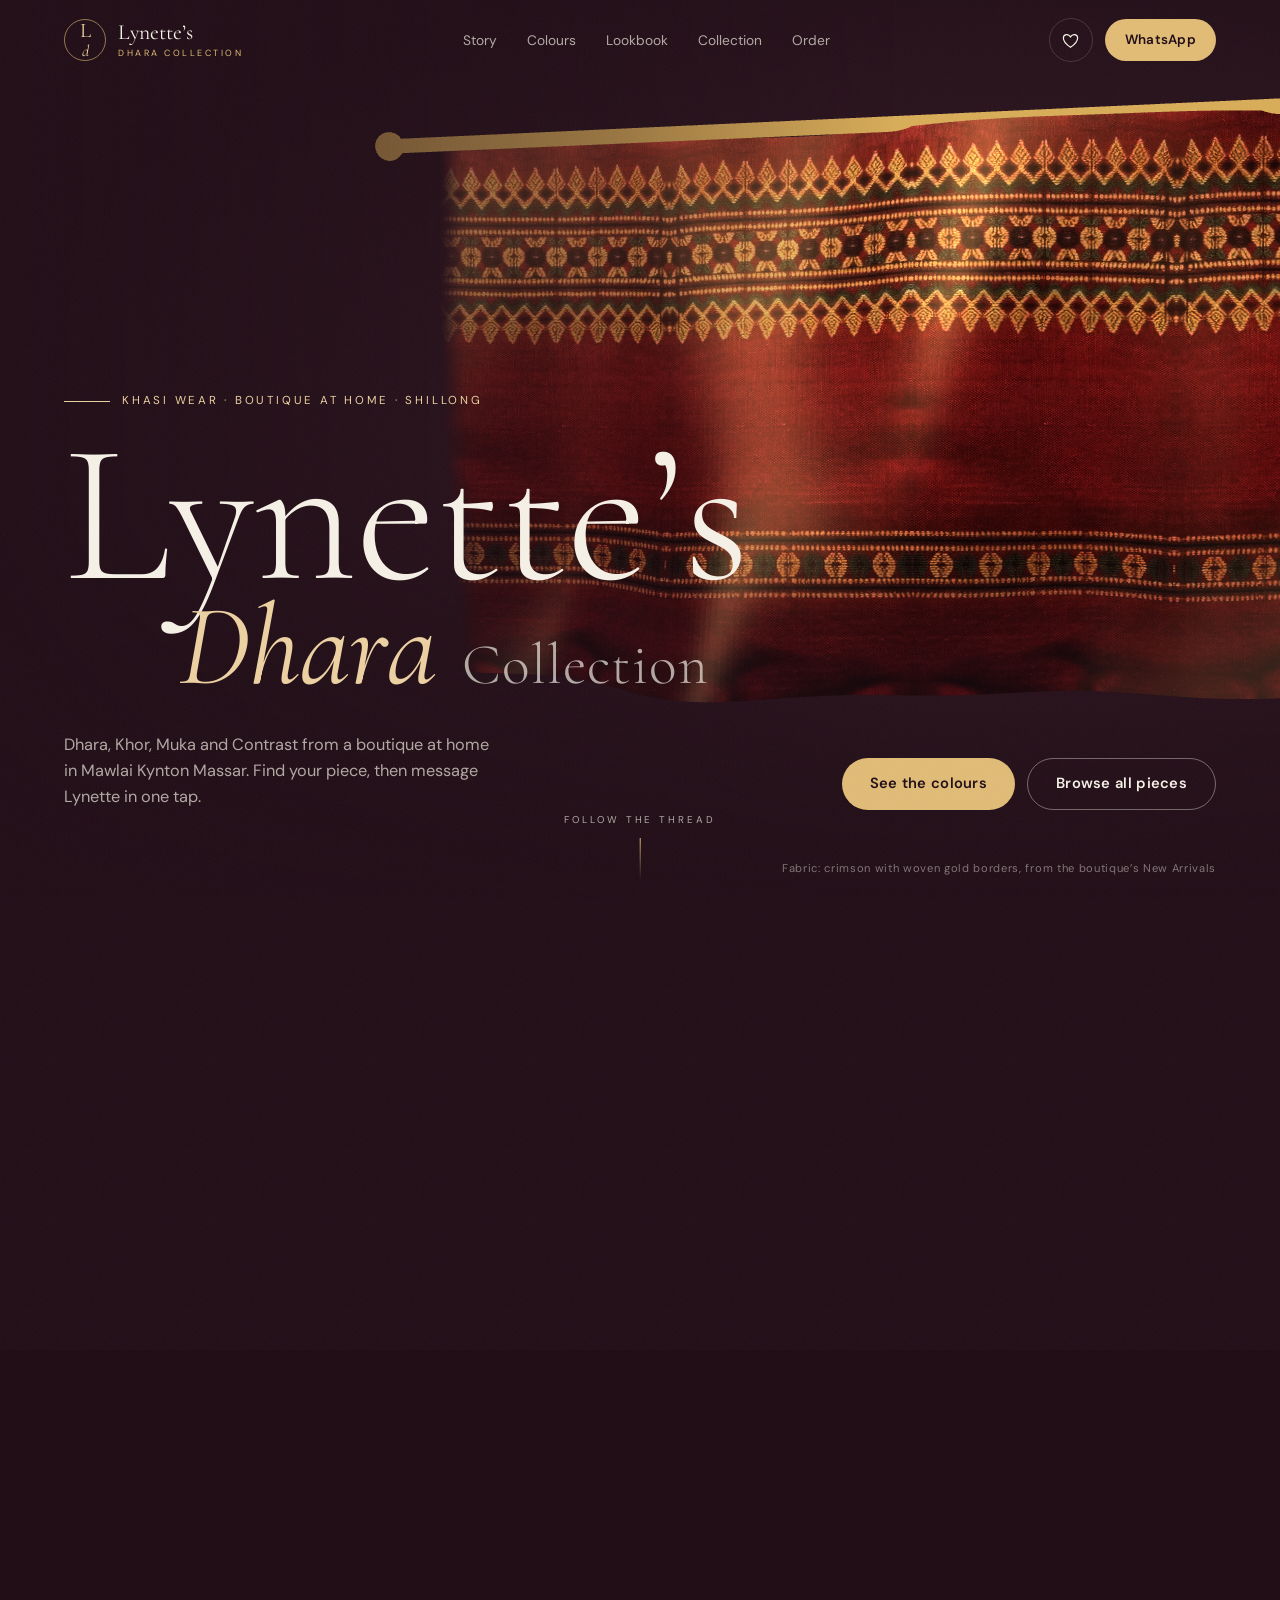
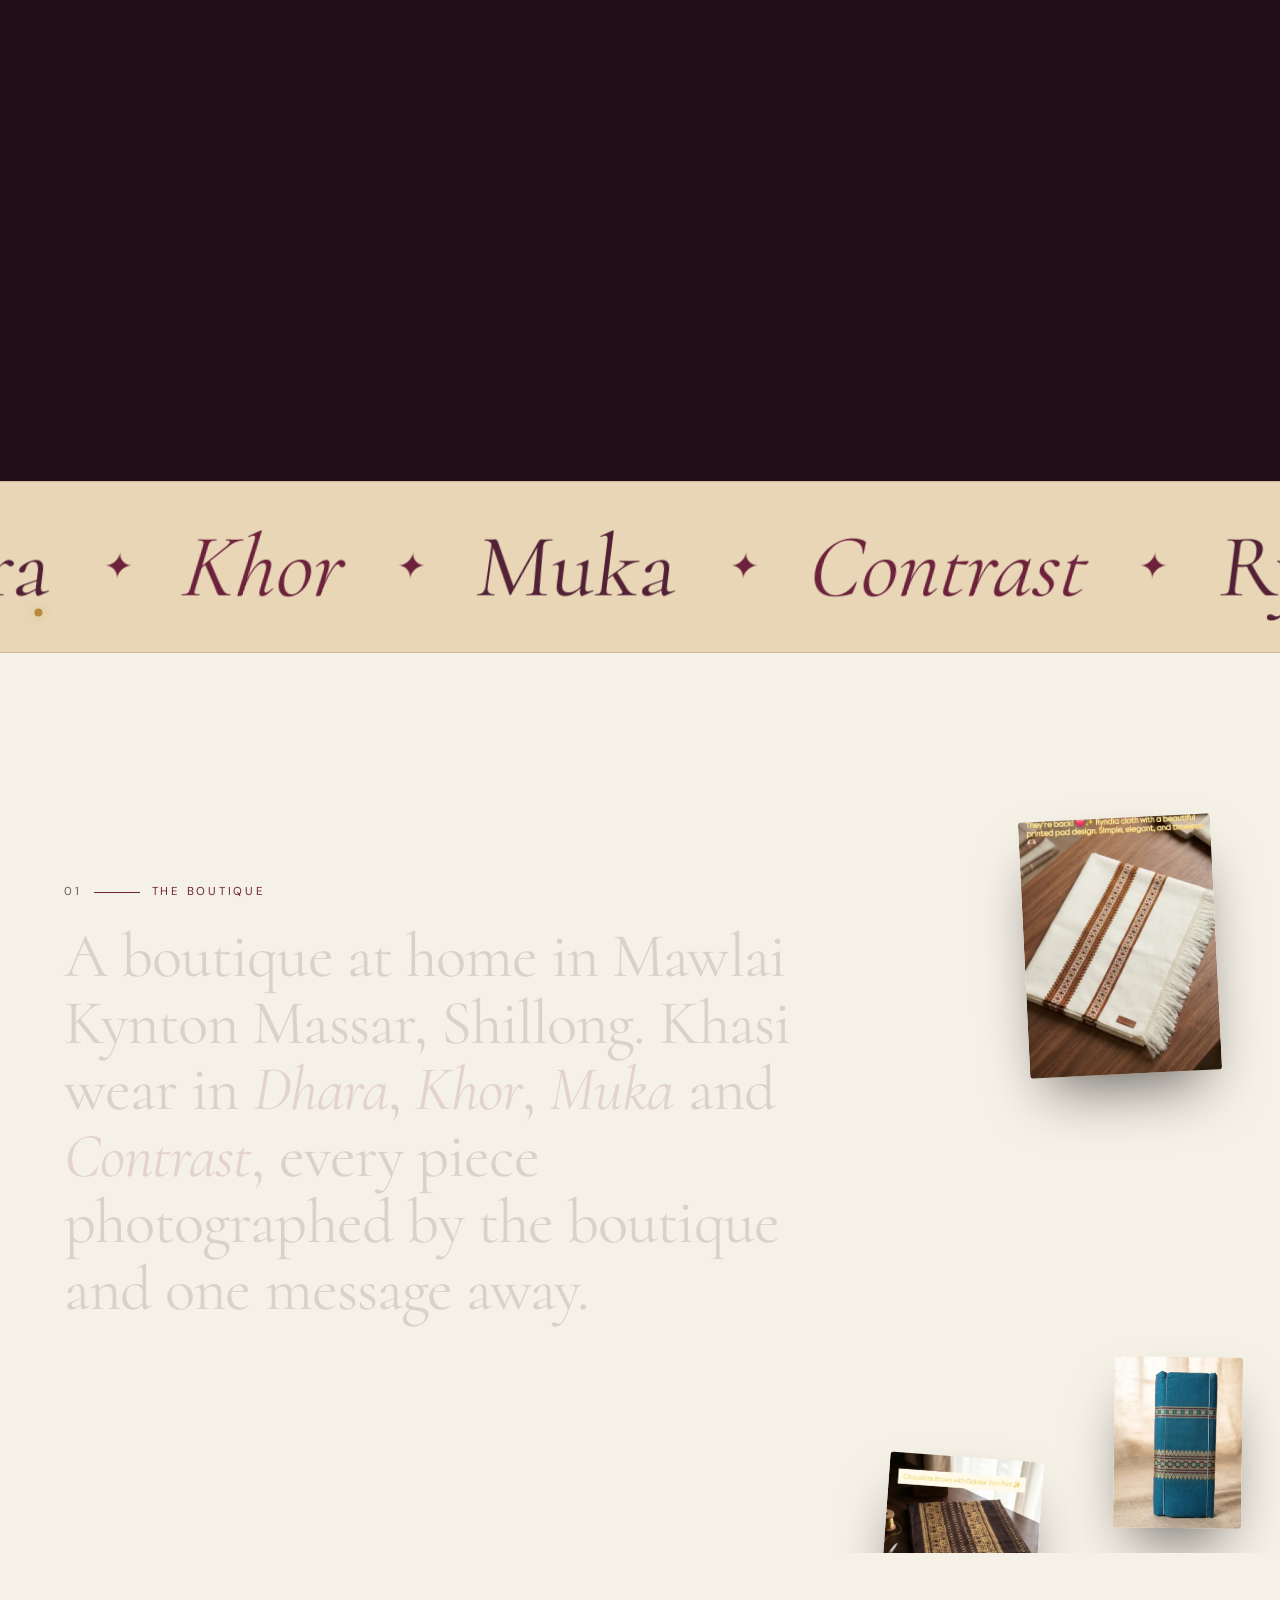
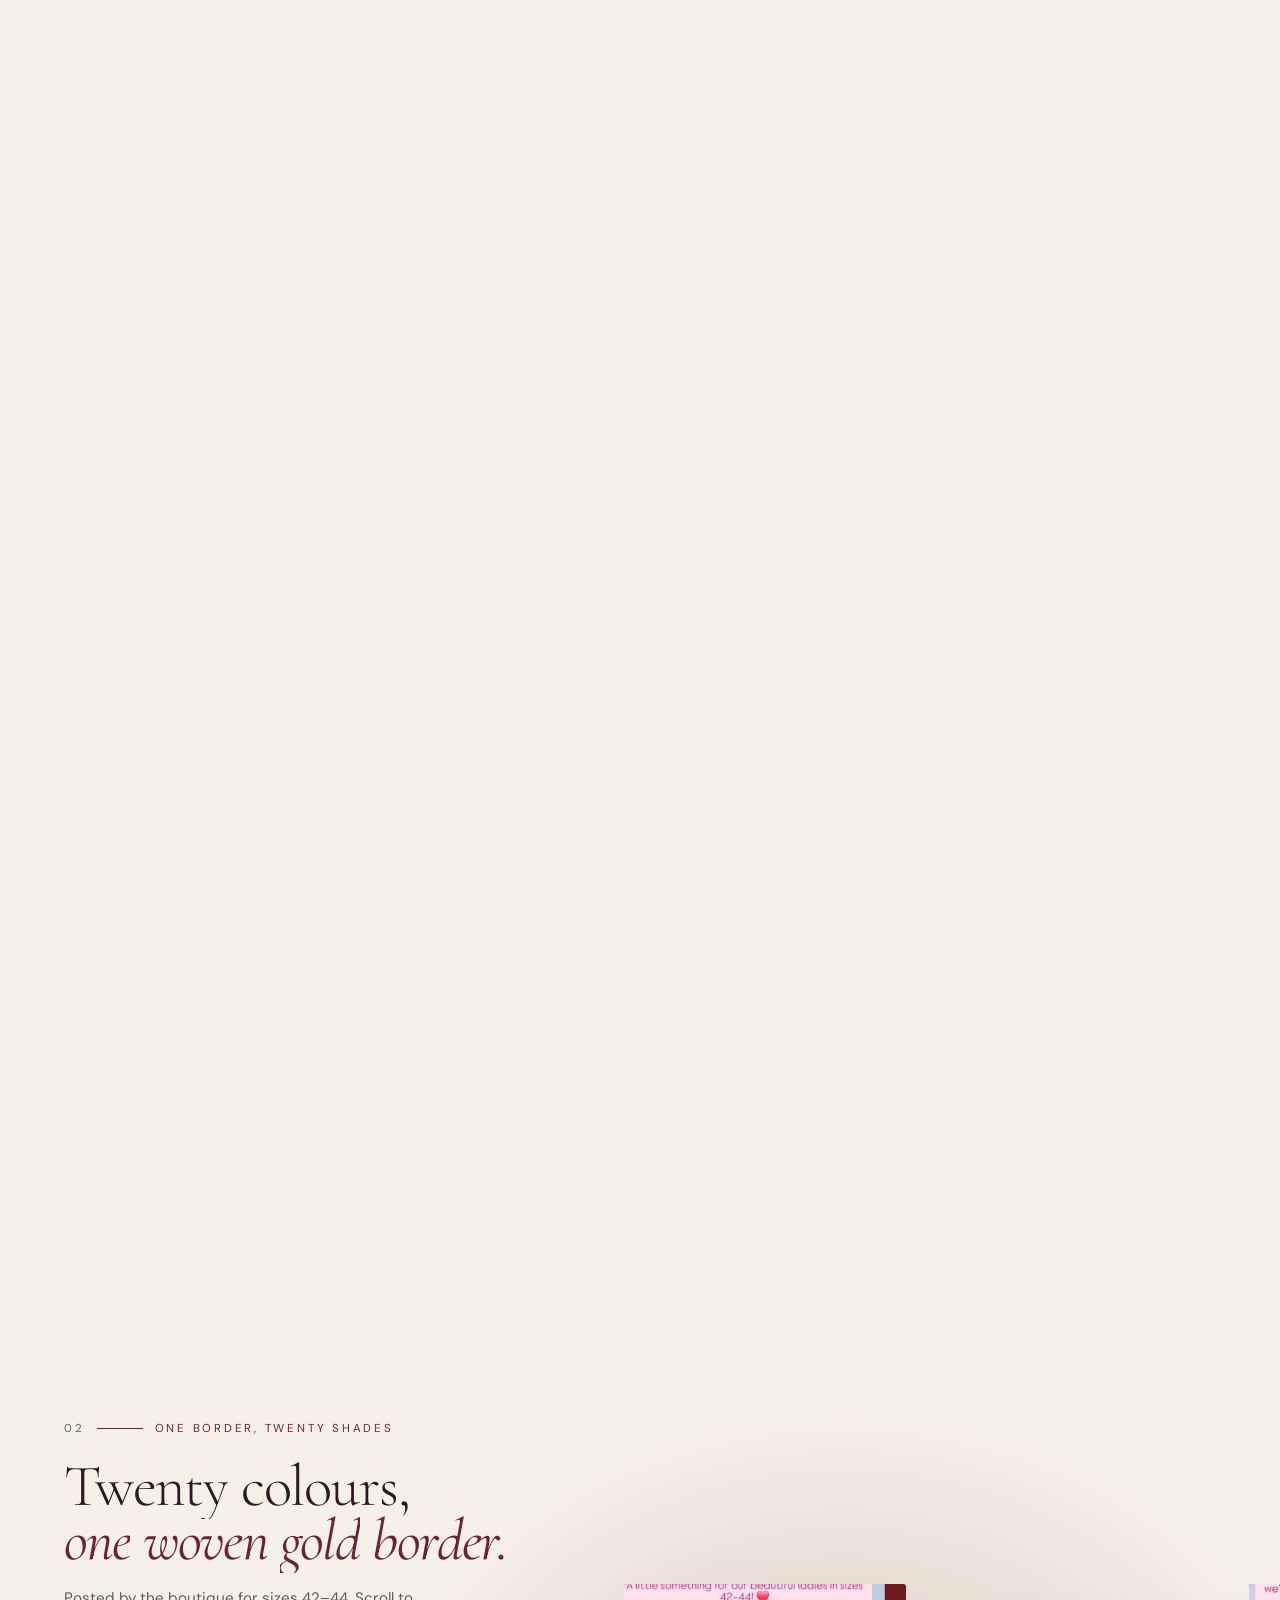
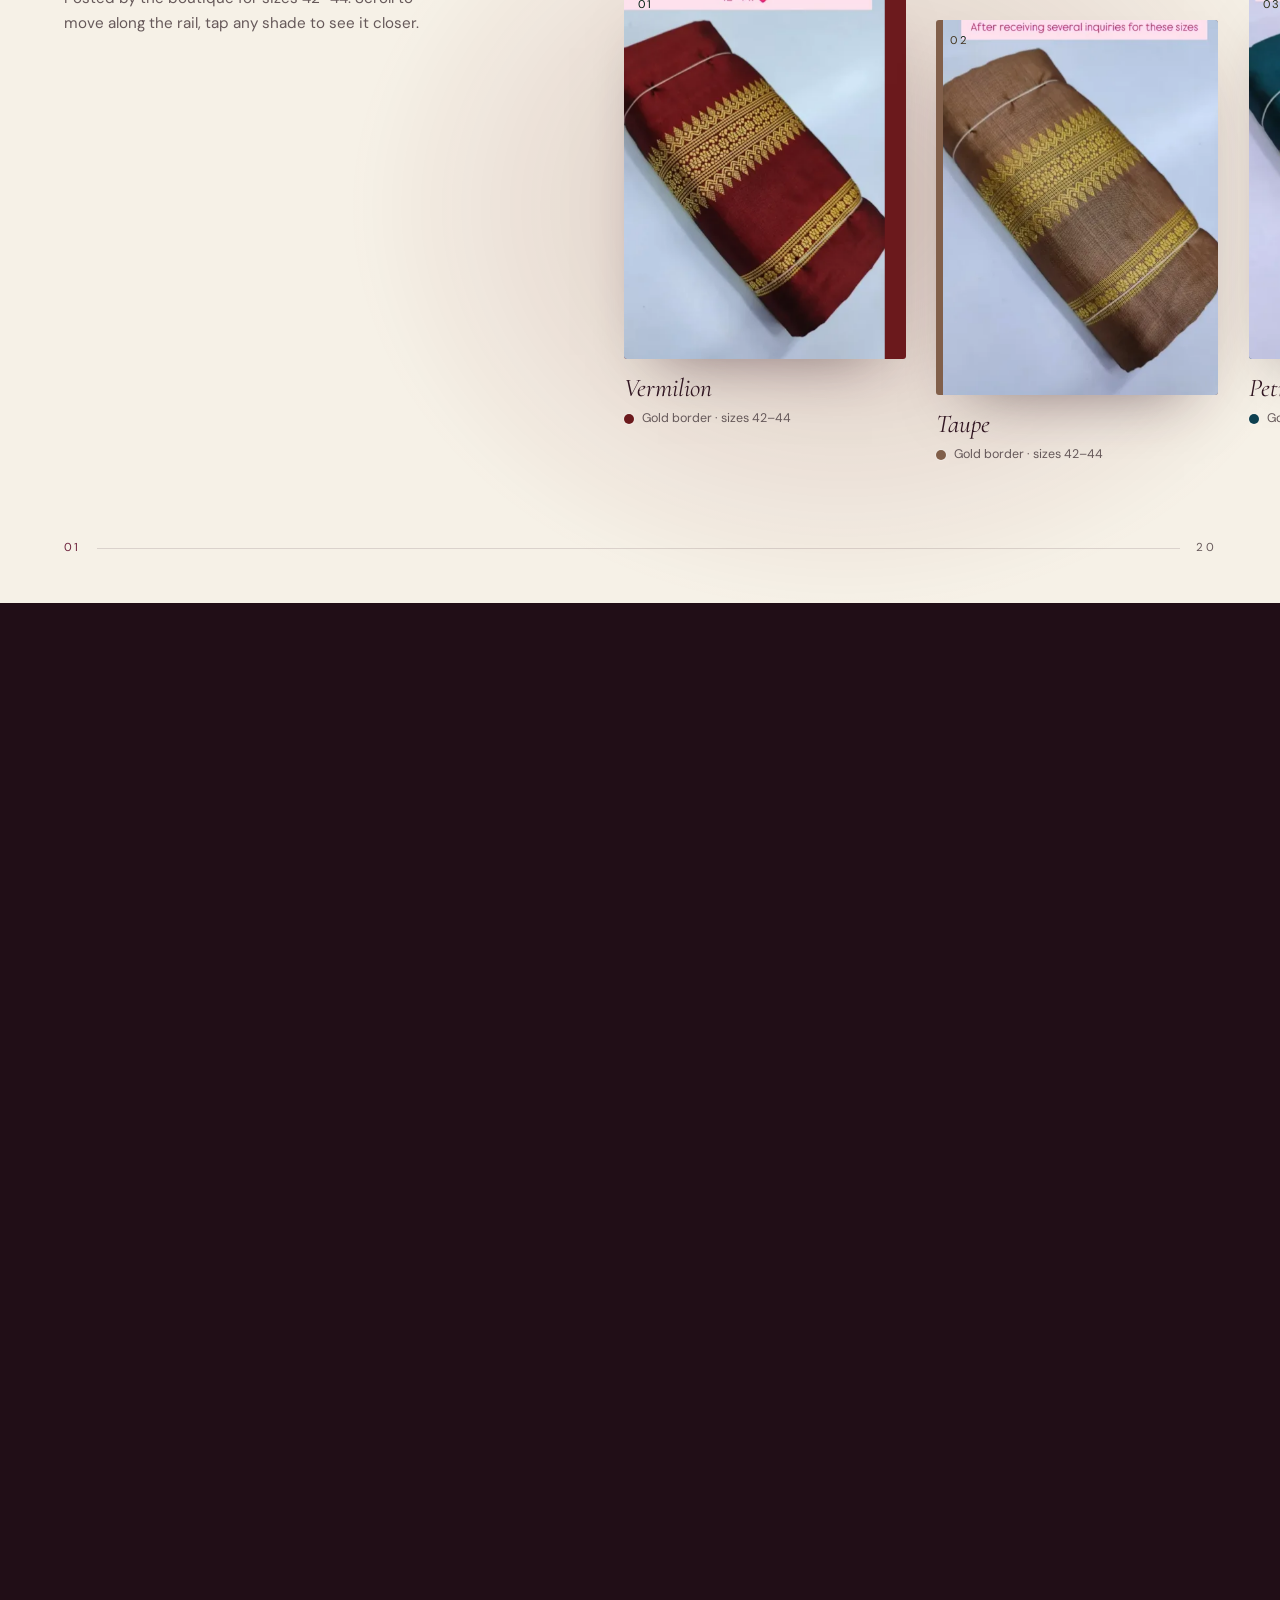
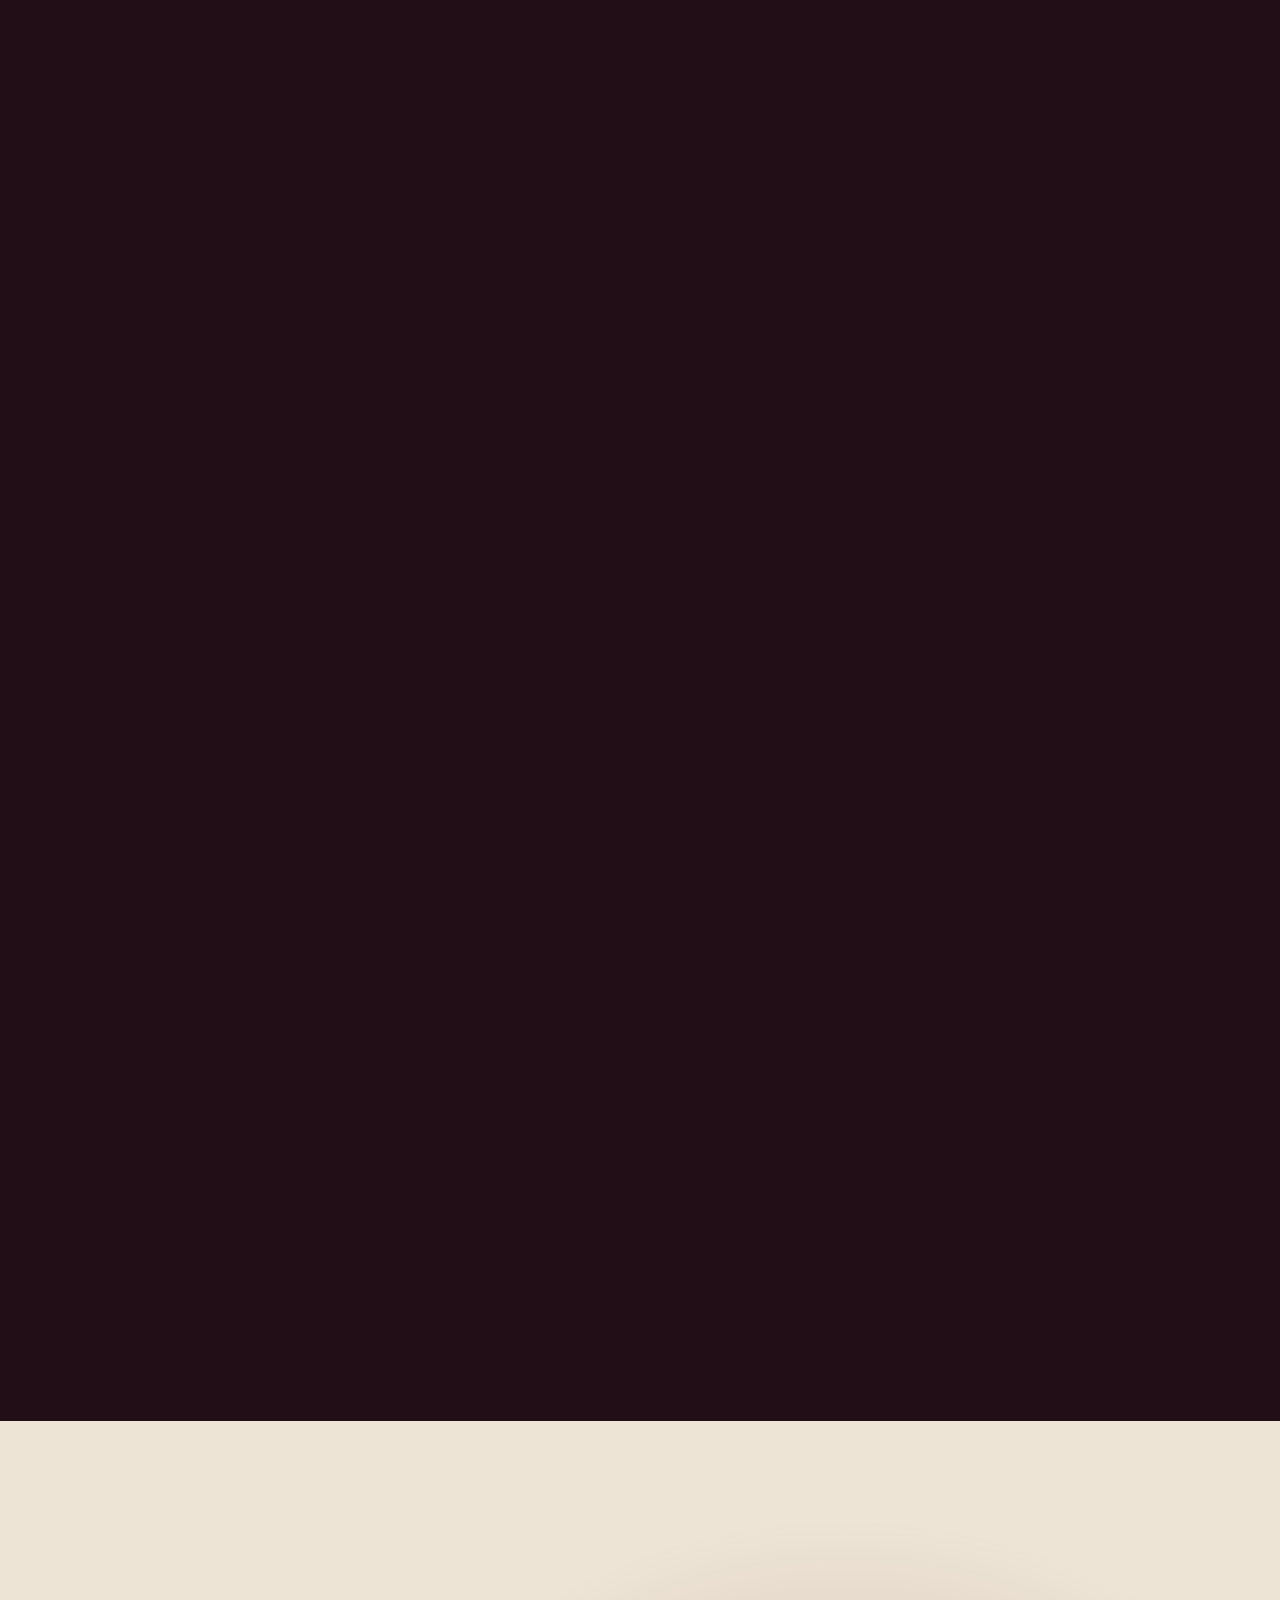
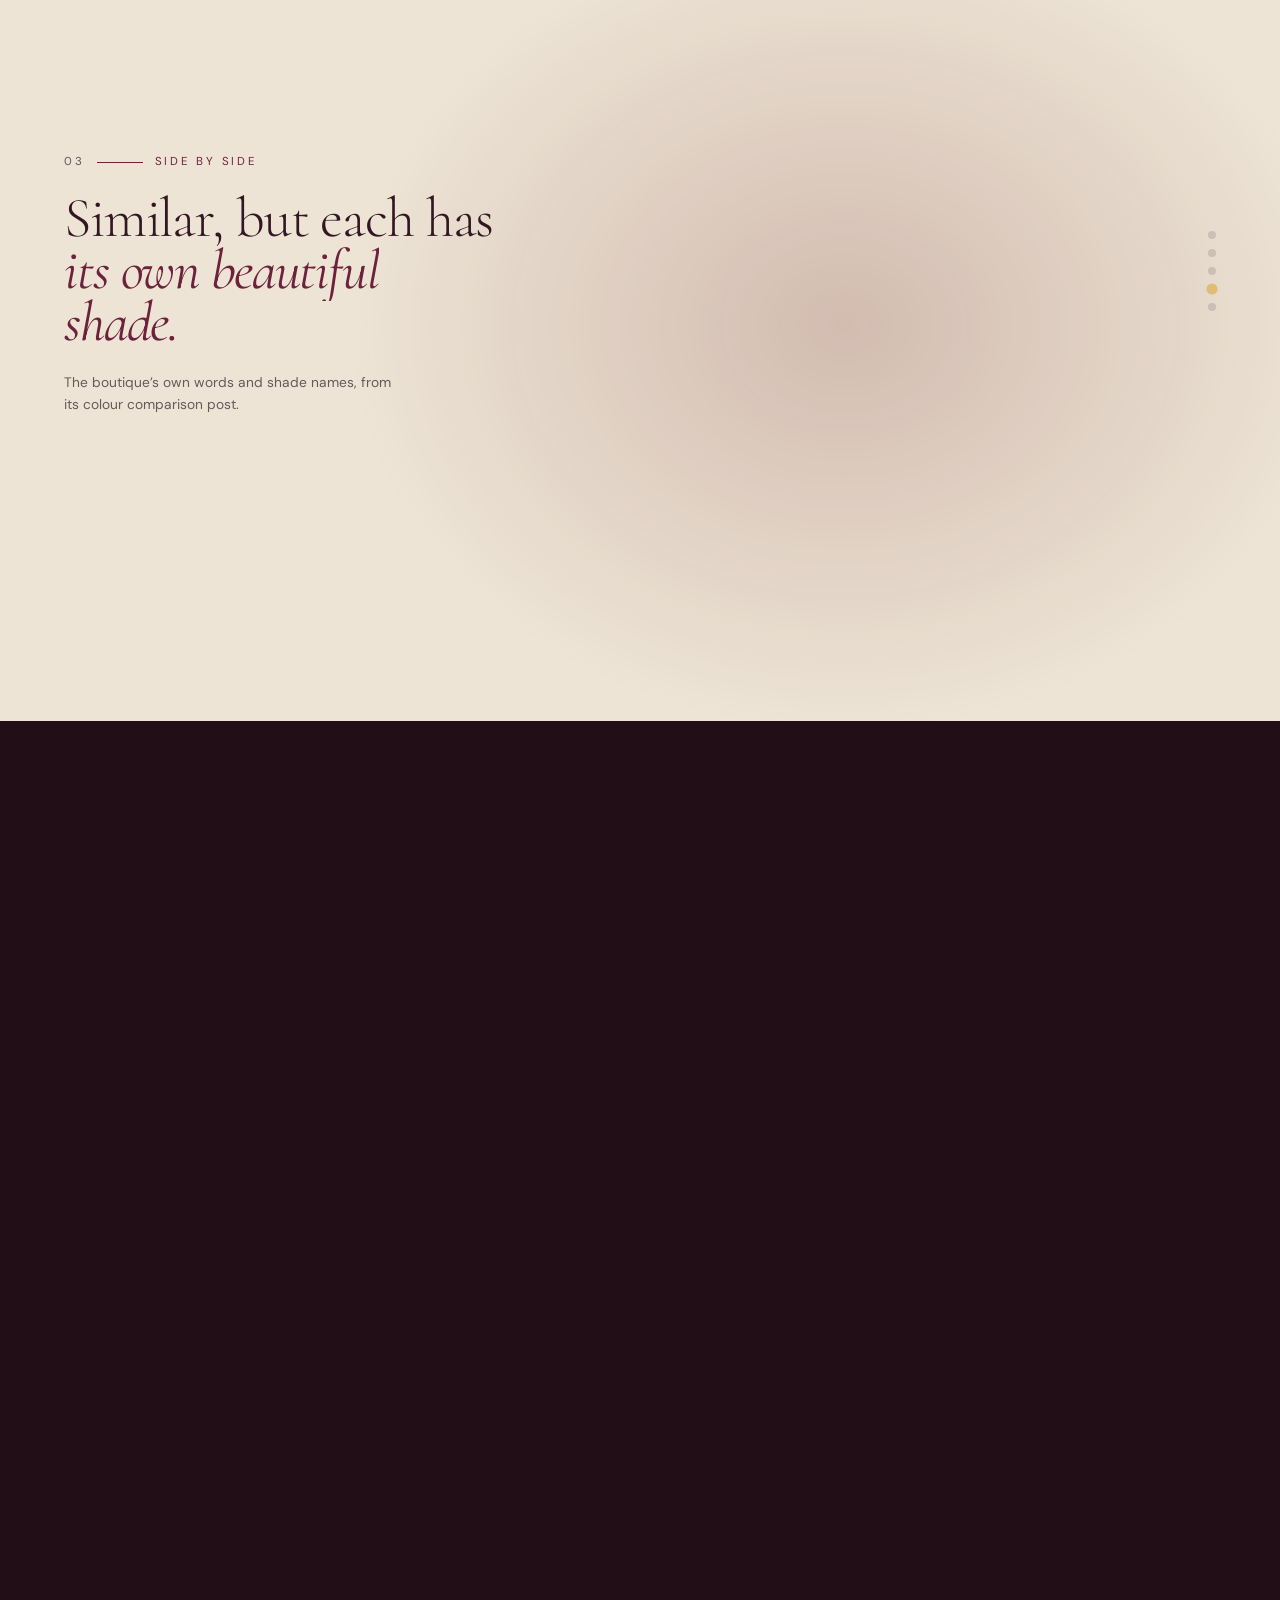
==== commit 416cc259: "Apply review round 3 polish and record all review scores - Repeat-visit loader waits for fonts only " ====
--- a/index.html
+++ b/index.html
@@ -50,7 +50,7 @@
   var cnt=L.querySelector('.loader__count'), bar=L.querySelector('.loader__thread i'), nd=L.querySelector('.loader__thread b');
   var t0=performance.now(), shown=0, got={fonts:0,load:0,cloth:0}, finished=false, repeat=false;
   try{repeat=!!sessionStorage.getItem('ldc-intro')}catch(e){}
-  var MIN=repeat?800:2000; if(repeat){L.classList.add('is-quick');got.cloth=1} /* reloads in the same visit get a short version */
+  var MIN=repeat?800:2000; if(repeat){L.classList.add('is-quick');got.load=got.cloth=1} /* cached: wait for fonts only */ /* reloads in the same visit get a short version */
   if(document.fonts&&document.fonts.ready)document.fonts.ready.then(function(){got.fonts=1});else got.fonts=1;
   addEventListener('load',function(){got.load=1});
   document.addEventListener('cloth:ready',function(){got.cloth=1});
--- a/css/style.css
+++ b/css/style.css
@@ -610,3 +610,10 @@
   .fab.mini span{display:none}
   .shade__sub{display:none}
 }
+
+/* ---------- round 3 polish ---------- */
+@media (max-width:760px){
+  .look__pin{min-height:auto;padding-bottom:24px}
+  .shade{width:66vw}
+  .reels__head{padding-right:72px}
+}
